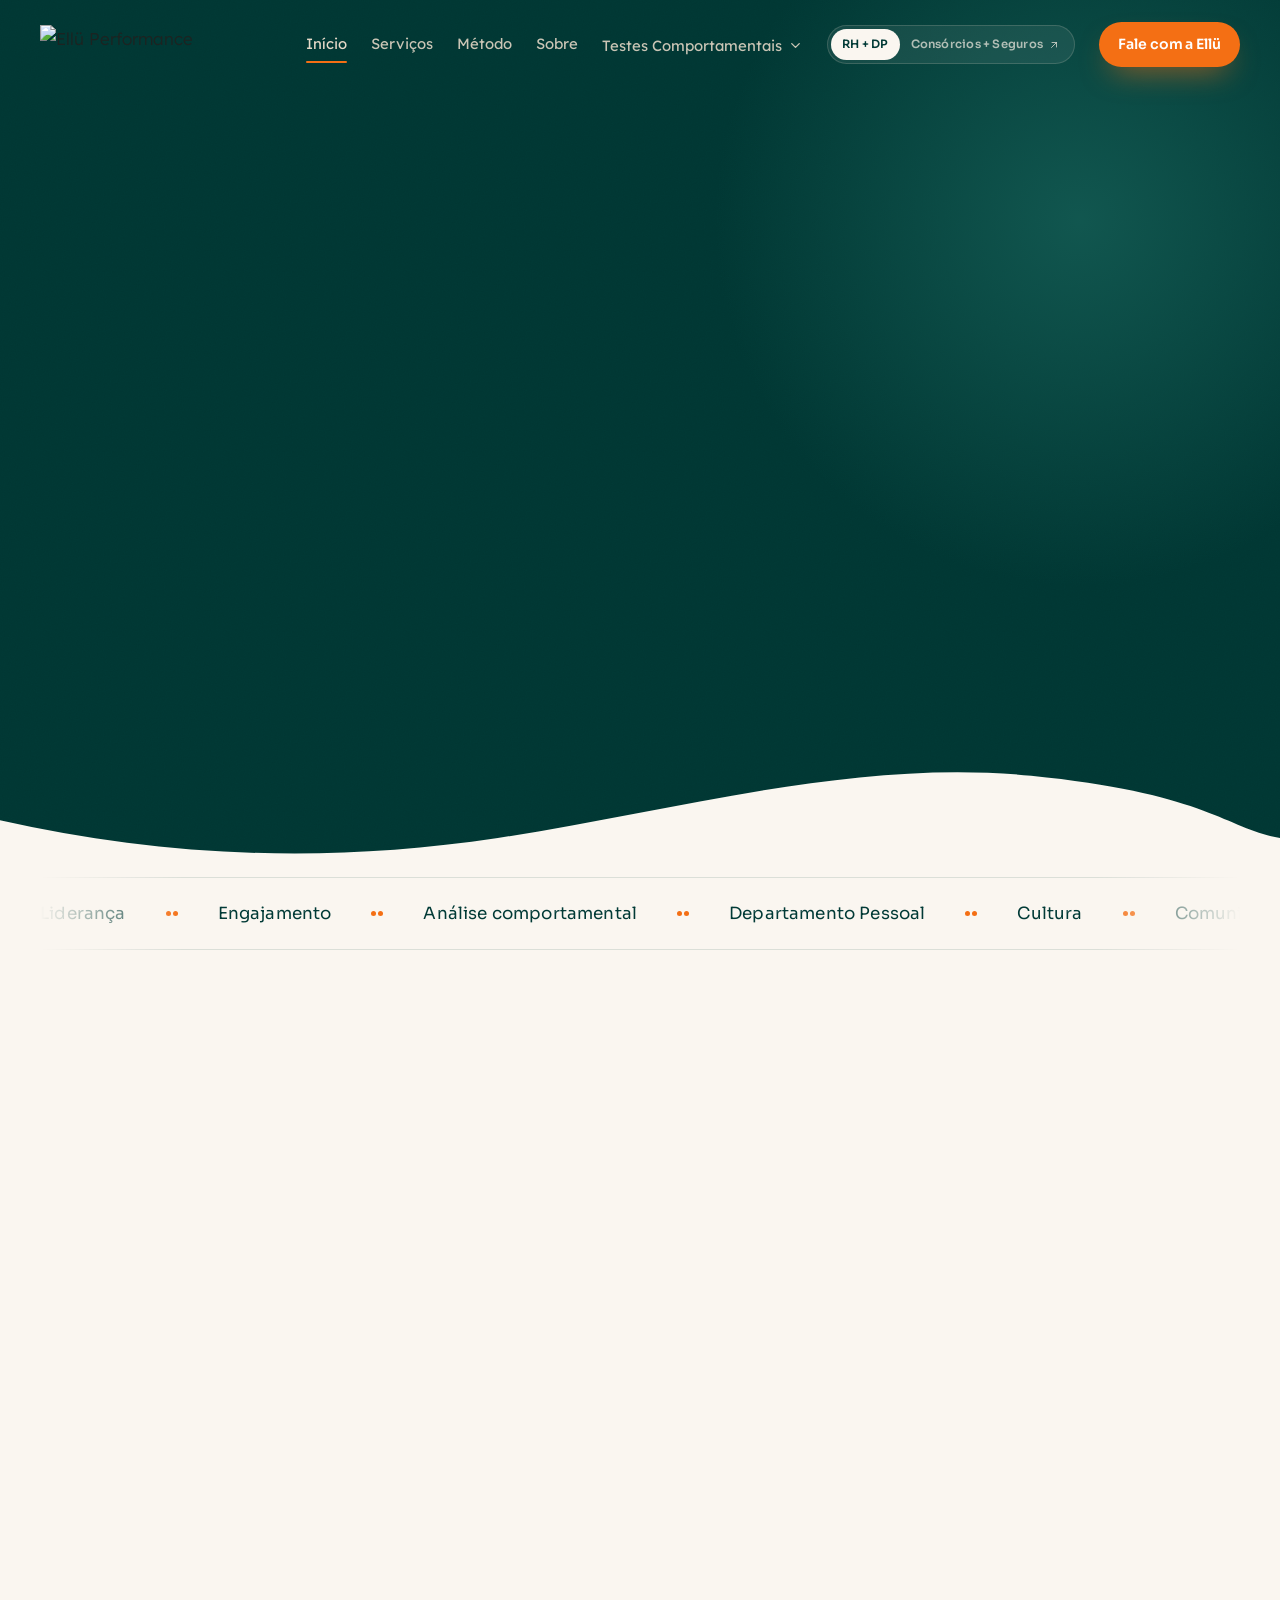
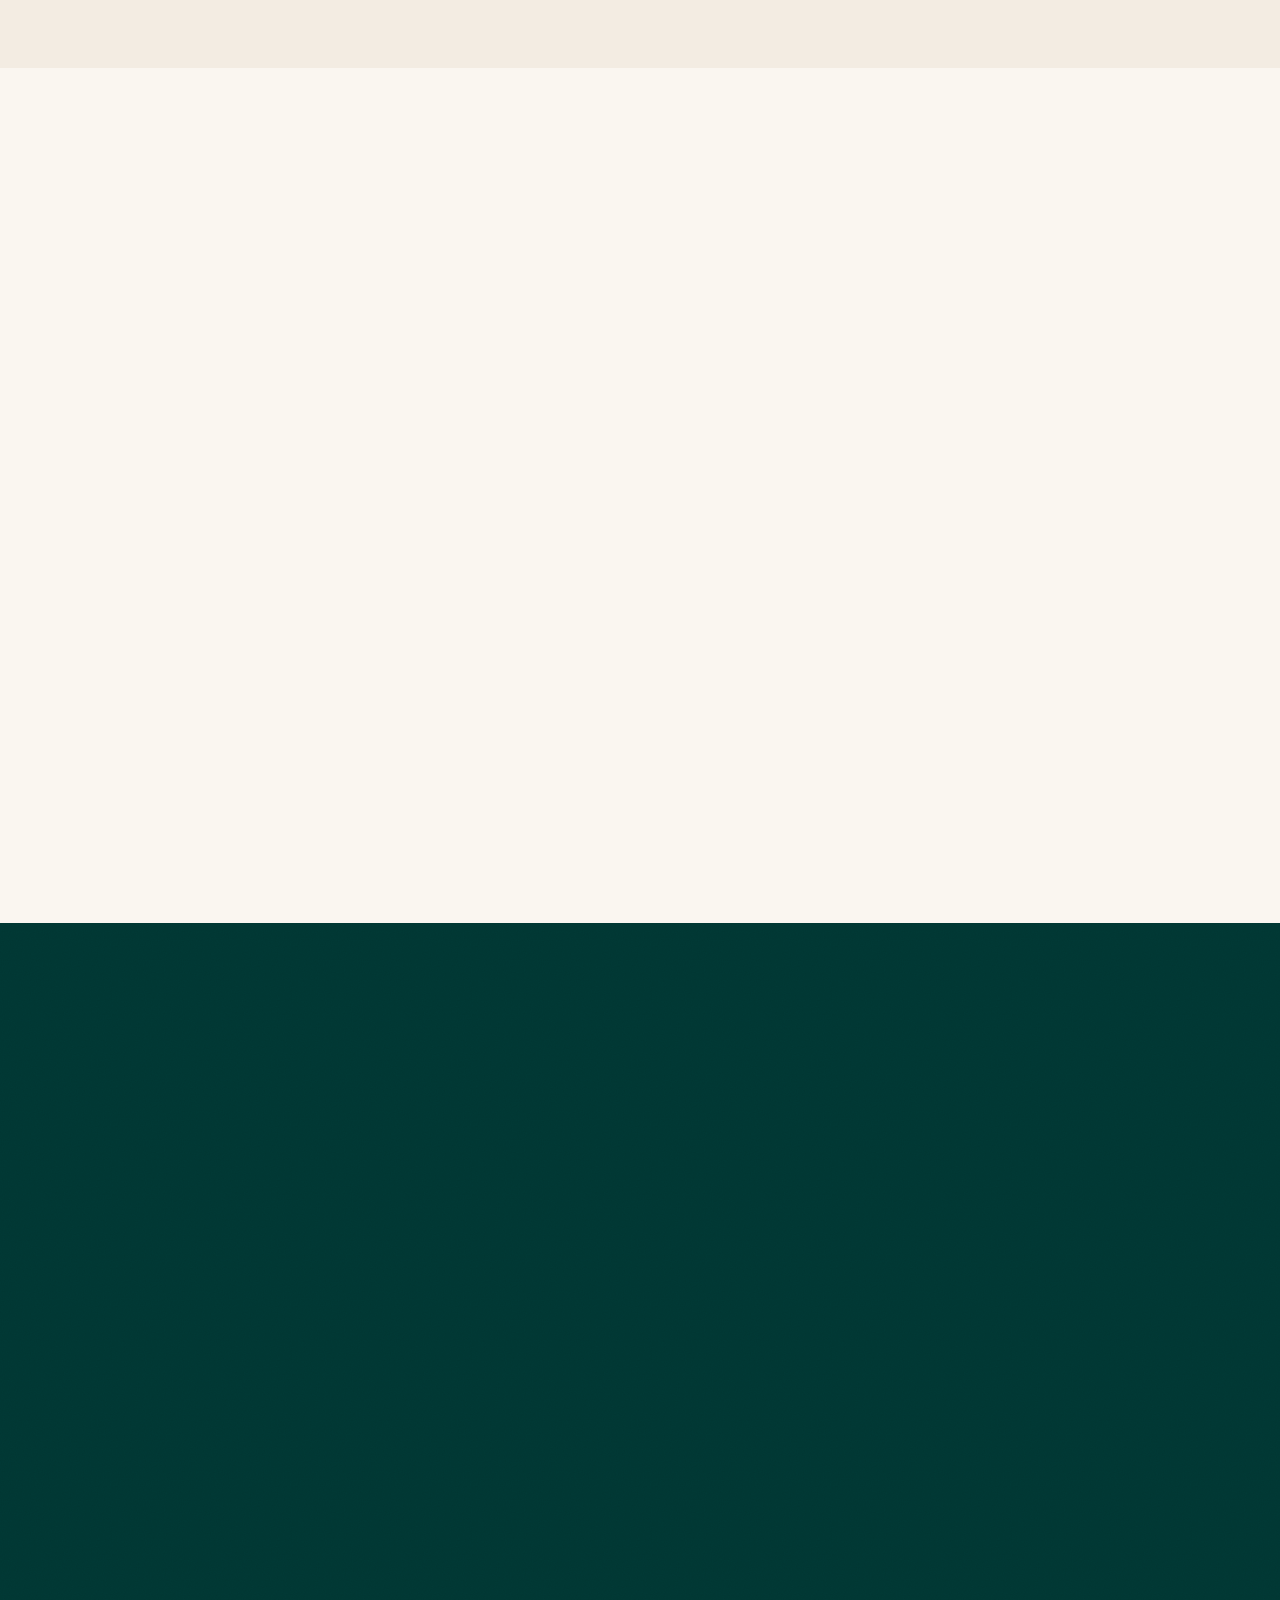
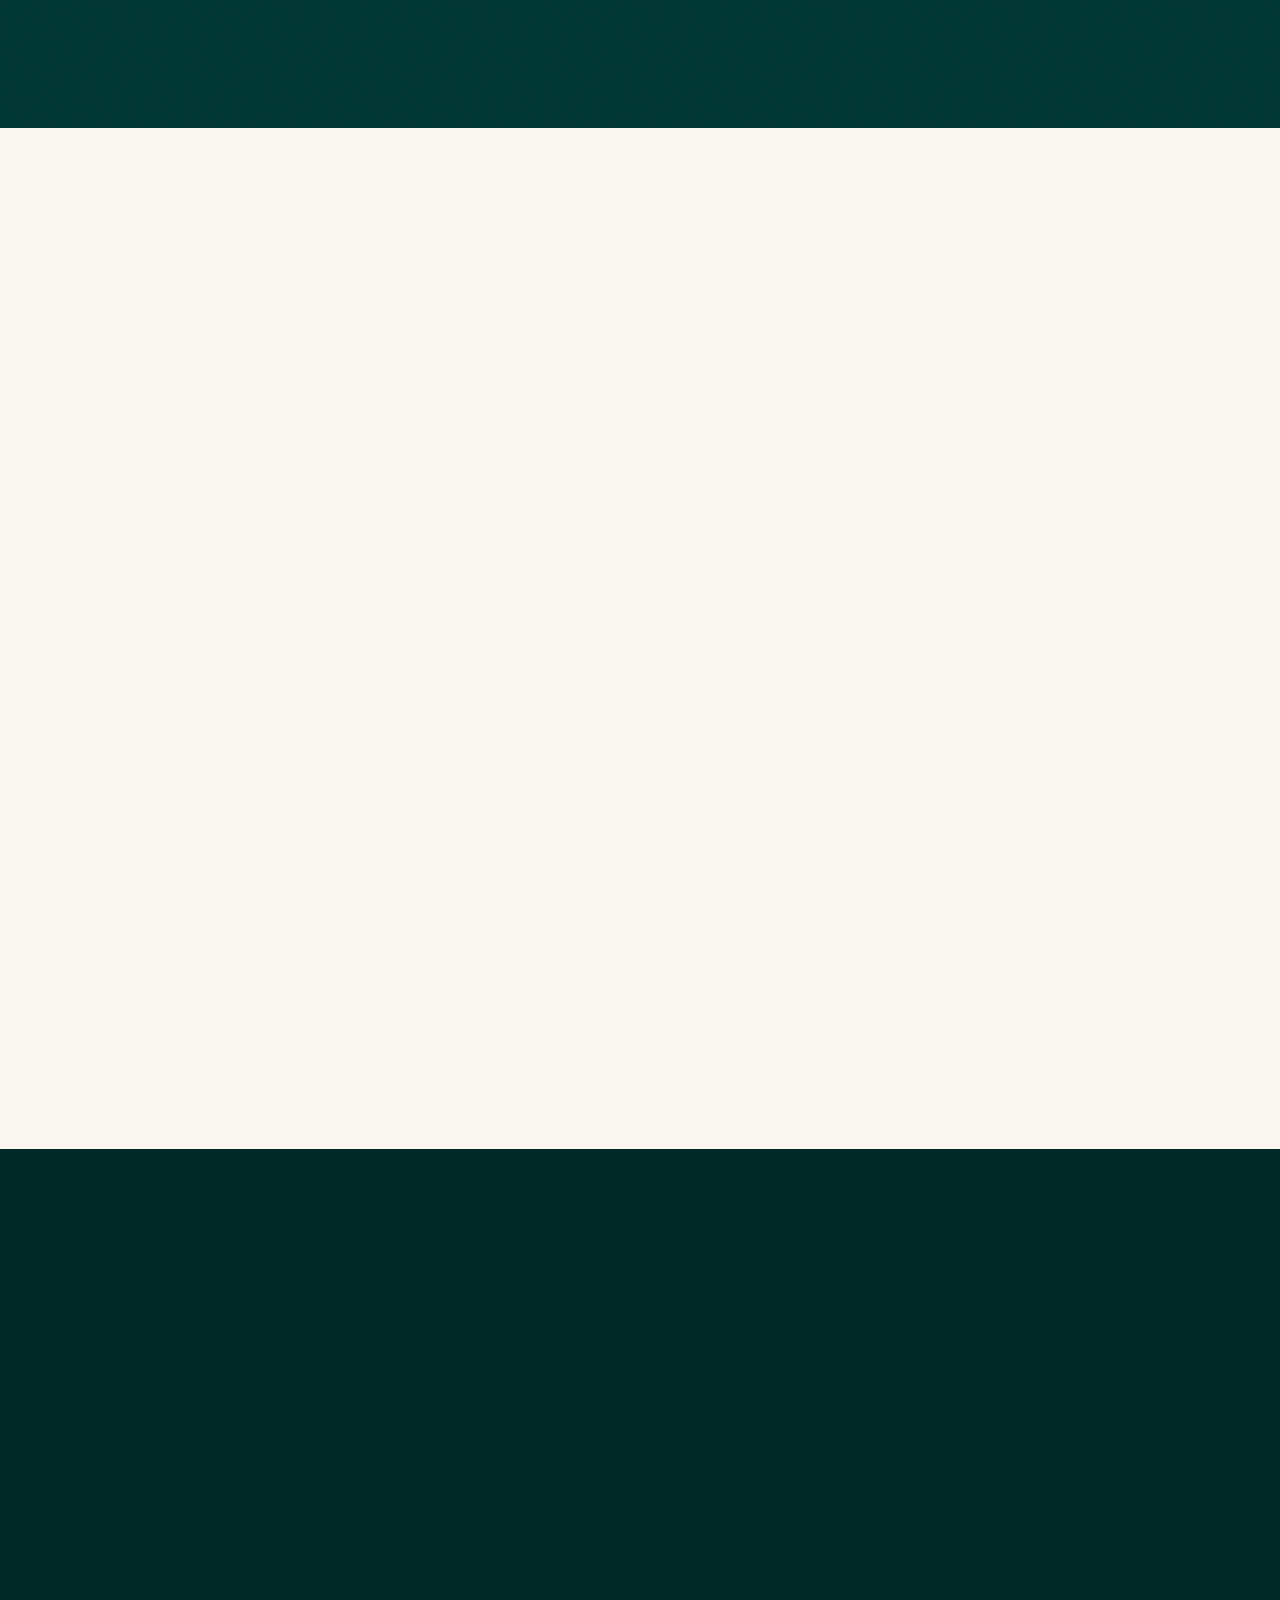
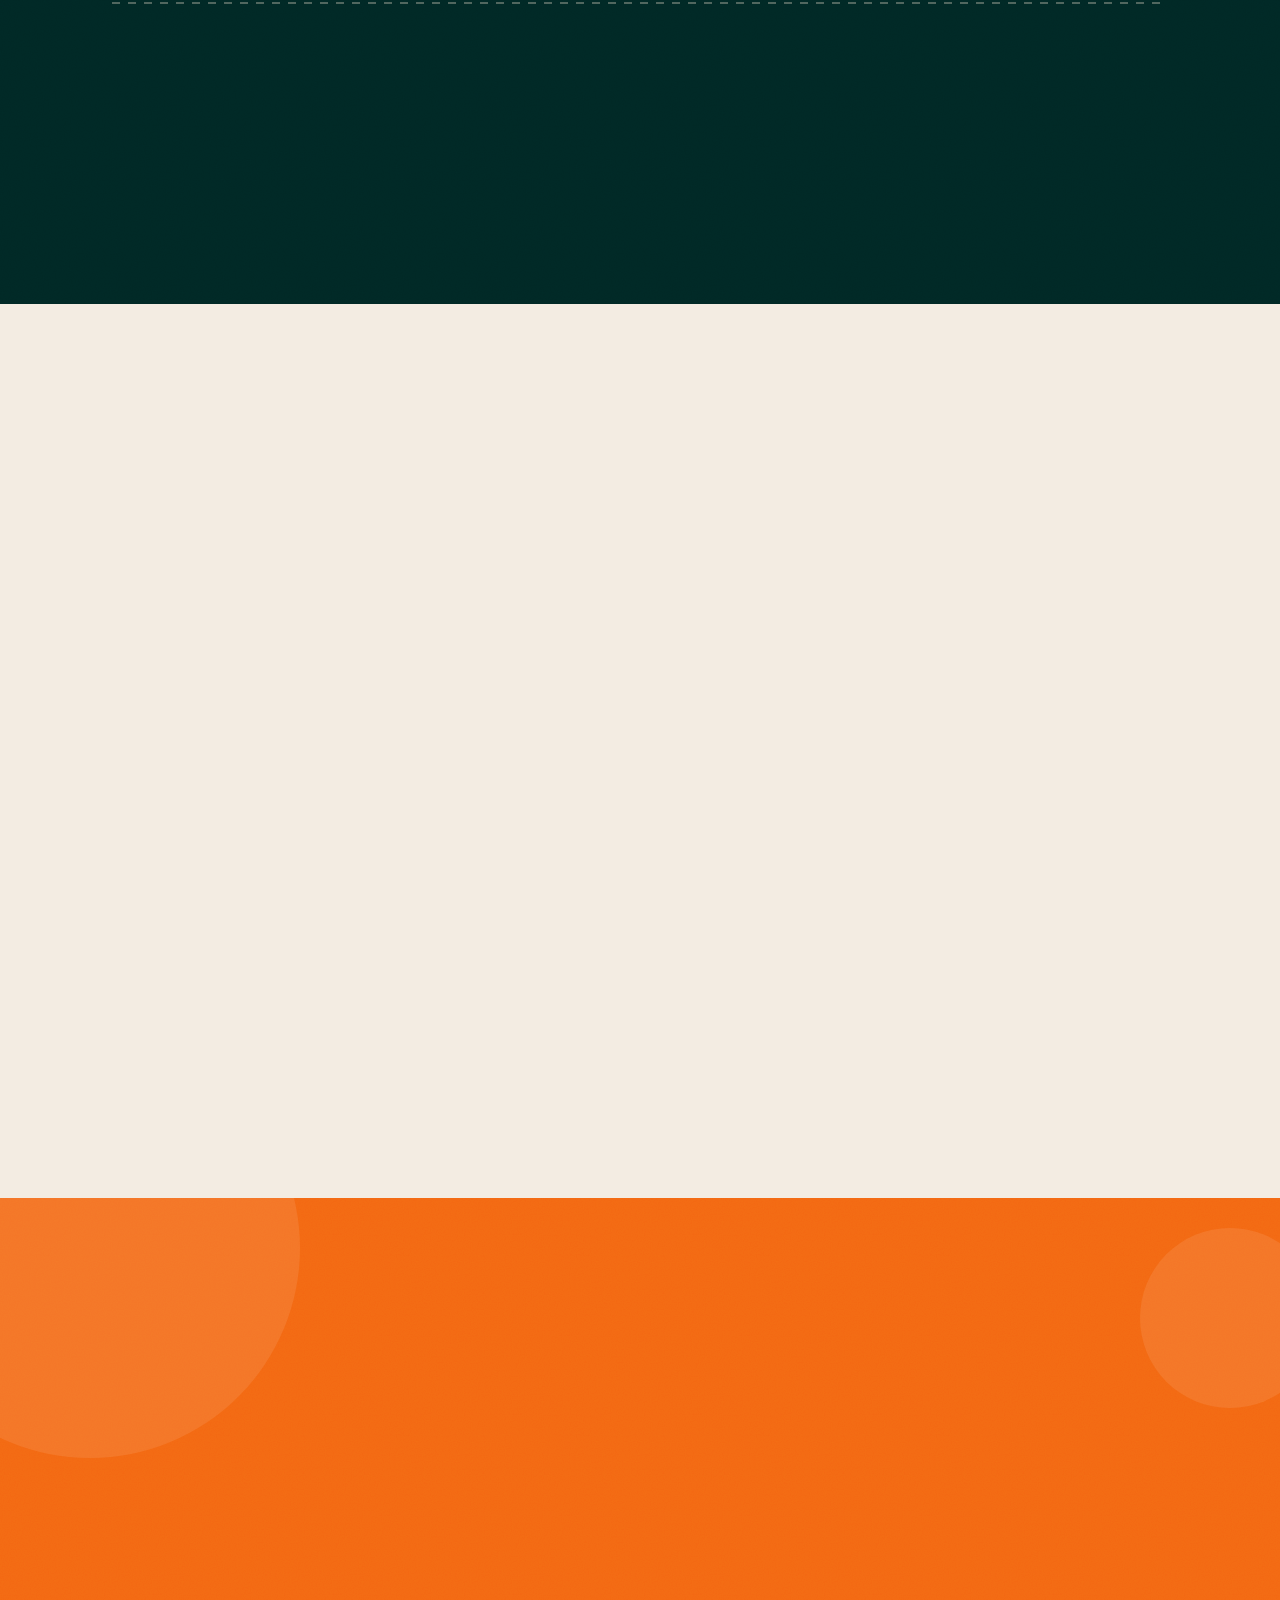
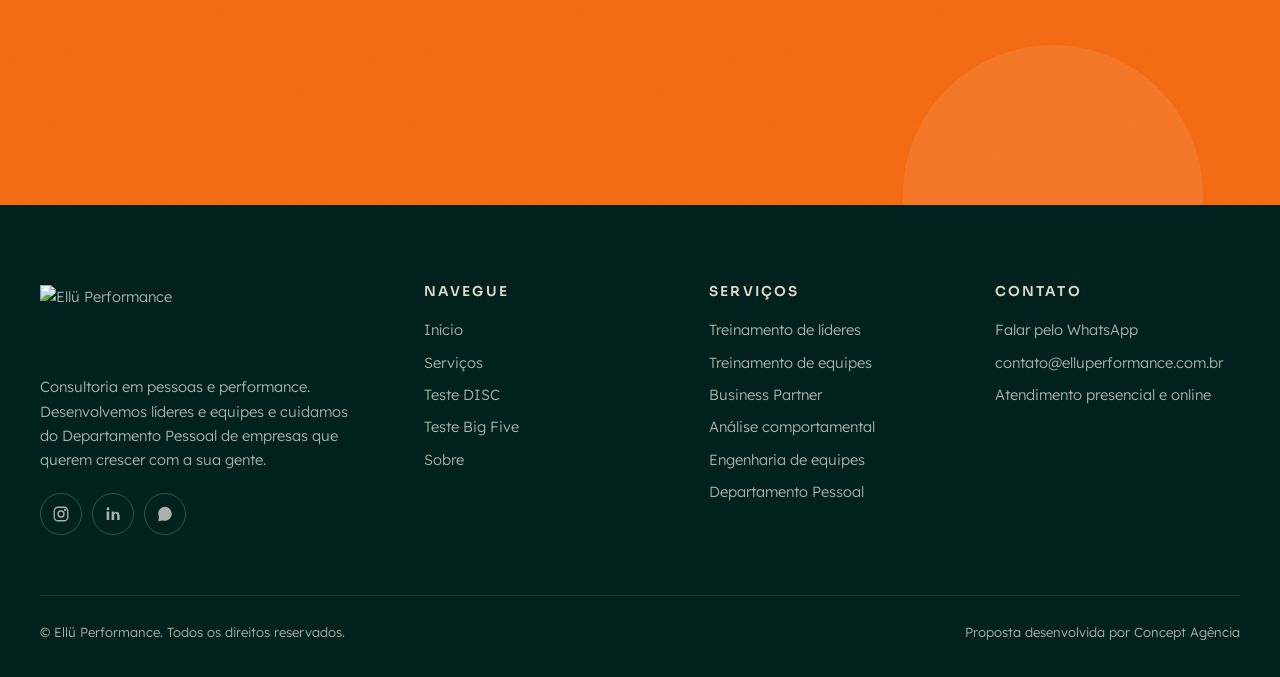
==== index.html @ 02ee3bd9 "Adiciona botao de trocar entre RH + DP e Consorcios + Seguros no menu Site RH + DP passa a viver em " ====
<!DOCTYPE html>
<html lang="pt-BR">
<head>
  <meta charset="UTF-8">
  <meta name="viewport" content="width=device-width, initial-scale=1">
  <title>Ellü Performance — Líderes preparados, equipes que performam</title>
  <meta name="description" content="Consultoria de RH estratégico e Departamento Pessoal: treinamento de líderes e equipes, business partner, análise comportamental DISC, engenharia de equipes, folha de pagamento, admissões e eSocial.">
  <meta name="robots" content="noindex, nofollow">
  <meta name="theme-color" content="#013A36">
  <link rel="icon" href="assets/img/logo-green.png">
  <link rel="preconnect" href="https://fonts.googleapis.com">
  <link rel="preconnect" href="https://fonts.gstatic.com" crossorigin>
  <link href="https://fonts.googleapis.com/css2?family=Lexend:wght@300;400;500&family=Sora:wght@300;400;600;700&display=swap" rel="stylesheet">
  <link rel="stylesheet" href="assets/css/style.css">
</head>
<body>

<header class="site-header">
  <div class="container">
    <a href="index.html" class="brand" aria-label="Ellü Performance — início"><img src="assets/img/logo-cream.png" alt="Ellü Performance"></a>
    <button class="nav-toggle" aria-label="Abrir menu" aria-expanded="false"><span></span><span></span><span></span></button>
    <nav class="nav">
      <a href="index.html" class="is-active">Início</a>
      <a href="servicos.html">Serviços</a>
      <a href="index.html#metodo">Método</a>
      <a href="index.html#sobre">Sobre</a>
      <div class="nav-drop">
        <button type="button" class="nav-drop__btn" aria-expanded="false" aria-controls="menu-testes">Testes Comportamentais <svg viewBox="0 0 24 24" fill="none" stroke="currentColor" stroke-width="2.2" stroke-linecap="round" stroke-linejoin="round" aria-hidden="true"><path d="M6 9l6 6 6-6"/></svg></button>
        <div class="nav-drop__menu" id="menu-testes">
          <a href="disc.html"><b>Teste DISC</b><small>Seu estilo de comportamento em 4 minutos</small></a>
          <a href="bigfive.html"><b>Big Five</b><small>Os 5 grandes traços da sua personalidade</small></a>
        </div>
      </div>
      <span class="front-switch" aria-label="Frentes da Ellü">
        <a href="index.html" class="is-on" aria-current="true">RH + DP</a>
        <a href="https://guleite.github.io/ellu-consorcios-seguros/" title="Ir para Ellü Consórcios + Seguros">Consórcios + Seguros <svg viewBox="0 0 24 24" fill="none" stroke="currentColor" stroke-width="2" stroke-linecap="round" stroke-linejoin="round" aria-hidden="true"><path d="M7 17L17 7M8 7h9v9"/></svg></a>
      </span>
      <a href="#" class="btn btn--orange" data-contact="menu">Fale com a Ellü</a>
    </nav>
  </div>
</header>

<main>
  <!-- HERO -->
  <section class="hero grain on-dark">
    <div class="container">
      <div class="hero-copy">
        <span class="eyebrow reveal"><span class="dots"></span> Consultoria em pessoas &amp; performance</span>
        <h1 class="reveal" data-delay="1"><span class="ln">Líderes preparados.</span> <span class="ln">Equipes engajadas.</span> <span class="ln hl">Empresas que performam.</span></h1>
        <p class="lead reveal" data-delay="2">A Ellü une análise comportamental, treinamentos, RH estratégico e Departamento Pessoal para transformar a forma como a sua empresa lidera, contrata e cresce — com as rotinas em dia.</p>
        <div class="hero-ctas reveal" data-delay="3">
          <a href="#" class="btn btn--orange btn--lg" data-contact="hero">Quero um diagnóstico
            <svg viewBox="0 0 24 24" fill="none" stroke="currentColor" stroke-width="2" stroke-linecap="round" stroke-linejoin="round"><path d="M5 12h14M13 6l6 6-6 6"/></svg></a>
          <a href="disc.html" class="btn btn--ghost btn--lg">Descobrir meu perfil DISC</a>
        </div>
        <div class="hero-proof reveal" data-delay="4">
          <div class="chips"><span style="background:var(--d)">D</span><span style="background:var(--i);color:var(--green-950)">I</span><span style="background:var(--s)">S</span><span style="background:var(--c)">C</span></div>
          <span>Teste comportamental <strong style="color:var(--cream)">gratuito</strong> em 4 minutos</span>
        </div>
      </div>

      <div class="hero-visual reveal" data-delay="2">
        <span class="ring"></span>
        <div class="arch"><img src="assets/img/cintia-hero.jpg" alt="Cíntia Aguiar, fundadora da Ellü Performance"></div>
        <div class="float-card float-card--a">
          <span class="ico"><svg viewBox="0 0 24 24" fill="none" stroke="currentColor" stroke-width="2" stroke-linecap="round"><rect x="9" y="3" width="6" height="11" rx="3"/><path d="M5 11a7 7 0 0 0 14 0M12 18v3"/></svg></span>
          <span><strong>Saiu na mídia</strong>Pequenas Empresas &amp;<br>Grandes Negócios</span>
        </div>
        <div class="float-card float-card--b">
          <span class="ico" style="background:var(--green-800)"><svg viewBox="0 0 24 24" fill="none" stroke="currentColor" stroke-width="1.8" stroke-linejoin="round"><path d="M10 3h4v2.5a1.5 1.5 0 1 0 3 0V3h4v7h-2.5a1.5 1.5 0 1 0 0 3H21v8h-7v-2.5a1.5 1.5 0 1 0-3 0V21H3v-8h2.5a1.5 1.5 0 1 0 0-3H3V3h7z"/></svg></span>
          <span><strong>Engenharia de equipes</strong>a pessoa certa no lugar certo</span>
        </div>
      </div>
    </div>
    <svg class="wave" viewBox="0 0 1440 120" preserveAspectRatio="none" aria-hidden="true"><path fill="#FAF6F0" d="M0 70c180 40 360 50 560 20S960 0 1160 20s220 60 280 70v30H0z"/></svg>
  </section>

  <div class="marquee" aria-hidden="true">
    <div class="marquee__track">
      <span>Liderança</span><span>Engajamento</span><span>Análise comportamental</span><span>Departamento Pessoal</span><span>Cultura</span><span>Comunicação</span><span>Performance</span><span>Engenharia de equipes</span><span>Folha de pagamento</span>
      <span>Liderança</span><span>Engajamento</span><span>Análise comportamental</span><span>Departamento Pessoal</span><span>Cultura</span><span>Comunicação</span><span>Performance</span><span>Engenharia de equipes</span><span>Folha de pagamento</span>
    </div>
  </div>

  <!-- DORES -->
  <section class="sec">
    <div class="container pain-grid">
      <div class="pain-photo reveal">
        <div class="arch"><img src="assets/img/lider.jpg" alt="Líder de braços cruzados" style="object-position:50% 20%"></div>
        <div class="tag"><b>Todo líder deve saber delegar.</b>Mas quem ensinou isso a ele?</div>
      </div>
      <div>
        <span class="eyebrow reveal"><span class="dots"></span> Isso soa familiar?</span>
        <h2 class="reveal" data-delay="1" style="font-size:clamp(2rem,3.8vw,3.2rem)">Sua empresa cresce. <span class="hl-box">Mas as pessoas acompanham?</span></h2>
        <p class="reveal" data-delay="2" style="color:var(--ink-soft);font-size:1.08rem">Quando o time não performa, raramente o problema é técnico. Na maioria das vezes, é sobre <strong>comportamento, comunicação e liderança</strong>.</p>
        <ul class="pain-list">
          <li class="reveal" data-delay="1">Líderes ótimos tecnicamente, mas que não sabem conduzir pessoas</li>
          <li class="reveal" data-delay="2">Equipe desengajada, que faz só o mínimo e não veste a camisa</li>
          <li class="reveal" data-delay="3">Conflitos, ruídos de comunicação e retrabalho constante</li>
          <li class="reveal" data-delay="4">Contratações que parecem certas — e não dão certo</li>
          <li class="reveal" data-delay="4">Folha, férias e eSocial no improviso, com medo de multa e passivo trabalhista</li>
        </ul>
        <a href="#" class="btn btn--green reveal" data-contact="secao dores">Quero resolver isso
          <svg viewBox="0 0 24 24" fill="none" stroke="currentColor" stroke-width="2" stroke-linecap="round" stroke-linejoin="round"><path d="M5 12h14M13 6l6 6-6 6"/></svg></a>
      </div>
    </div>
  </section>

  <!-- SERVIÇOS -->
  <section class="sec sec--cream" id="servicos">
    <div class="container">
      <div class="sec-head">
        <span class="eyebrow reveal"><span class="dots"></span> O que fazemos</span>
        <h2 class="reveal" data-delay="1">Soluções para cada fase da <span class="hl">jornada de pessoas</span> da sua empresa</h2>
        <p class="reveal" data-delay="2">Da admissão ao desenvolvimento contínuo: trabalhamos lado a lado com donos, líderes, RH e DP.</p>
      </div>
      <div class="svc-grid">
        <a href="servicos.html#lideres" class="svc-card reveal">
          <span class="num">01</span>
          <span class="icon"><svg viewBox="0 0 24 24" fill="none" stroke="currentColor" stroke-width="1.8" stroke-linecap="round" stroke-linejoin="round"><path d="M5 21V4"/><path d="M5 4h12l-2.5 4L17 12H5"/></svg></span>
          <h3>Treinamento de Líderes</h3>
          <p>Formamos líderes que delegam, dão feedback, engajam e entregam resultado — sem apagar incêndio o tempo todo.</p>
          <span class="more">Saiba mais <svg viewBox="0 0 24 24" fill="none" stroke="currentColor" stroke-width="2" stroke-linecap="round" stroke-linejoin="round"><path d="M5 12h14M13 6l6 6-6 6"/></svg></span>
        </a>
        <a href="servicos.html#equipes" class="svc-card reveal" data-delay="1">
          <span class="num">02</span>
          <span class="icon"><svg viewBox="0 0 24 24" fill="none" stroke="currentColor" stroke-width="1.8" stroke-linecap="round" stroke-linejoin="round"><circle cx="9" cy="8" r="3.2"/><path d="M3 20c0-3.3 2.7-6 6-6s6 2.7 6 6"/><circle cx="17" cy="9" r="2.5"/><path d="M16 14.2c2.9.3 5 2.7 5 5.8"/></svg></span>
          <h3>Treinamento de Equipes</h3>
          <p>Comunicação, colaboração e entrosamento na prática, com dinâmicas que geram mudança real no dia a dia.</p>
          <span class="more">Saiba mais <svg viewBox="0 0 24 24" fill="none" stroke="currentColor" stroke-width="2" stroke-linecap="round" stroke-linejoin="round"><path d="M5 12h14M13 6l6 6-6 6"/></svg></span>
        </a>
        <a href="servicos.html#business-partner" class="svc-card reveal" data-delay="2">
          <span class="num">03</span>
          <span class="icon"><svg viewBox="0 0 24 24" fill="none" stroke="currentColor" stroke-width="1.8" stroke-linecap="round" stroke-linejoin="round"><rect x="3" y="7" width="18" height="13" rx="3"/><path d="M9 7V5.5A1.5 1.5 0 0 1 10.5 4h3A1.5 1.5 0 0 1 15 5.5V7M3 13h18"/></svg></span>
          <h3>Business Partner</h3>
          <p>Um RH estratégico ao lado do dono e da liderança, conectando decisões de pessoas aos objetivos do negócio.</p>
          <span class="more">Saiba mais <svg viewBox="0 0 24 24" fill="none" stroke="currentColor" stroke-width="2" stroke-linecap="round" stroke-linejoin="round"><path d="M5 12h14M13 6l6 6-6 6"/></svg></span>
        </a>
        <a href="servicos.html#analise" class="svc-card reveal">
          <span class="num">04</span>
          <span class="icon"><svg viewBox="0 0 24 24" fill="none" stroke="currentColor" stroke-width="1.8" stroke-linecap="round" stroke-linejoin="round"><circle cx="12" cy="12" r="9"/><path d="M12 3v9h9M12 12l-6.4 6.4"/></svg></span>
          <h3>Análise Comportamental</h3>
          <p>Mapeamento DISC de pessoas e times para contratar melhor, posicionar talentos e reduzir conflitos.</p>
          <span class="more">Saiba mais <svg viewBox="0 0 24 24" fill="none" stroke="currentColor" stroke-width="2" stroke-linecap="round" stroke-linejoin="round"><path d="M5 12h14M13 6l6 6-6 6"/></svg></span>
        </a>
        <a href="servicos.html#engenharia" class="svc-card reveal" data-delay="1">
          <span class="num">05</span>
          <span class="icon"><svg viewBox="0 0 24 24" fill="none" stroke="currentColor" stroke-width="1.8" stroke-linejoin="round"><path d="M10 3h4v2.5a1.5 1.5 0 1 0 3 0V3h4v7h-2.5a1.5 1.5 0 1 0 0 3H21v8h-7v-2.5a1.5 1.5 0 1 0-3 0V21H3v-8h2.5a1.5 1.5 0 1 0 0-3H3V3h7z"/></svg></span>
          <h3>Engenharia de Equipes</h3>
          <p>Desenhamos times com a combinação certa de perfis, papéis e rituais — para cada pessoa render o seu melhor.</p>
          <span class="more">Saiba mais <svg viewBox="0 0 24 24" fill="none" stroke="currentColor" stroke-width="2" stroke-linecap="round" stroke-linejoin="round"><path d="M5 12h14M13 6l6 6-6 6"/></svg></span>
        </a>
        <a href="servicos.html#dp" class="svc-card reveal" data-delay="2">
          <span class="num">06</span>
          <span class="icon"><svg viewBox="0 0 24 24" fill="none" stroke="currentColor" stroke-width="1.8" stroke-linecap="round" stroke-linejoin="round"><rect x="5" y="4" width="14" height="17" rx="2.5"/><path d="M9 4V3h6v1M8.5 10l1.5 1.5L13 8.5M8.5 16l1.5 1.5 3-3M15.5 10.5h.01M15.5 16.5h.01"/></svg></span>
          <h3>Departamento Pessoal</h3>
          <p>Admissões, folha, férias, rescisões e eSocial em dia — com processo, prazo e segurança jurídica.</p>
          <span class="more">Saiba mais <svg viewBox="0 0 24 24" fill="none" stroke="currentColor" stroke-width="2" stroke-linecap="round" stroke-linejoin="round"><path d="M5 12h14M13 6l6 6-6 6"/></svg></span>
        </a>
      </div>
    </div>
  </section>

  <!-- DEPARTAMENTO PESSOAL -->
  <section class="sec" id="dp">
    <div class="container dp">
      <div>
        <span class="eyebrow reveal"><span class="dots"></span> Departamento Pessoal</span>
        <h2 class="reveal" data-delay="1">Pessoas se desenvolvem melhor quando <span class="hl-box">a rotina está em dia.</span></h2>
        <p class="reveal" data-delay="2" style="color:var(--ink-soft);font-size:1.08rem">Não adianta investir em liderança e engajamento se o salário atrasa, as férias se perdem no calendário ou um erro no eSocial vira multa. Por isso a Ellü cuida também do <strong>Departamento Pessoal</strong>: a base que dá segurança para a empresa e tranquilidade para quem trabalha nela.</p>
        <div class="dp-pillars reveal" data-delay="3">
          <div><b>RH estratégico</b><span>desenvolve líderes, equipes e cultura</span></div>
          <span class="plus" aria-hidden="true">+</span>
          <div><b>Departamento Pessoal</b><span>garante as rotinas, os prazos e a lei</span></div>
        </div>
        <div class="hero-ctas reveal" data-delay="4">
          <a href="#" class="btn btn--orange" data-contact="secao dp">Organizar meu DP
            <svg viewBox="0 0 24 24" fill="none" stroke="currentColor" stroke-width="2" stroke-linecap="round" stroke-linejoin="round"><path d="M5 12h14M13 6l6 6-6 6"/></svg></a>
          <a href="servicos.html#dp" class="btn btn--ghost" style="color:var(--green-800)">Ver o que está incluso</a>
        </div>
      </div>
      <div class="dp-grid">
        <div class="dp-item reveal" data-fx="join" tabindex="0">
          <span class="dp-chip" aria-hidden="true">👋 Bem-vindo(a)!</span>
          <span class="ico"><svg viewBox="0 0 24 24" fill="none" stroke="currentColor" stroke-width="1.8" stroke-linecap="round" stroke-linejoin="round"><g class="fx-person"><circle cx="10" cy="8" r="3.5"/><path d="M3.5 20c0-3.6 2.9-6.5 6.5-6.5 1.6 0 3 .6 4.2 1.5"/></g><path class="fx-plus" d="M18 14v6M15 17h6"/></svg></span>
          <h3>Admissões e desligamentos</h3>
          <p>Documentação, contratos, exames, rescisões e homologações sem pendências.</p>
        </div>
        <div class="dp-item reveal" data-delay="1" data-fx="pay" tabindex="0">
          <span class="dp-chip" aria-hidden="true">💸 Pago no dia certo</span>
          <span class="ico"><svg viewBox="0 0 24 24" fill="none" stroke="currentColor" stroke-width="1.8" stroke-linecap="round" stroke-linejoin="round"><g class="fx-bill"><rect x="3" y="6" width="18" height="13" rx="2.5"/><path d="M6.5 9.5h.01M17.5 15.5h.01"/></g><circle class="fx-coin" cx="12" cy="12.5" r="2.5"/></svg></span>
          <h3>Folha de pagamento</h3>
          <p>Cálculo de salários, horas extras, encargos e benefícios, conferido e no prazo.</p>
        </div>
        <div class="dp-item reveal" data-delay="2" data-fx="cal" tabindex="0">
          <span class="dp-chip" aria-hidden="true">🏖️ Férias planejadas</span>
          <span class="ico"><svg viewBox="0 0 24 24" fill="none" stroke="currentColor" stroke-width="1.8" stroke-linecap="round" stroke-linejoin="round"><rect x="3.5" y="5" width="17" height="15" rx="2.5"/><path d="M3.5 10h17"/><path class="fx-rings" d="M8 3v4M16 3v4"/><path class="fx-mark" d="M8.5 14.5h3"/></svg></span>
          <h3>Férias, 13º e afastamentos</h3>
          <p>Controle de períodos, programação de férias e gestão de licenças e atestados.</p>
        </div>
        <div class="dp-item reveal" data-delay="3" data-fx="shield" tabindex="0">
          <span class="dp-chip" aria-hidden="true">🛡️ Zero multa</span>
          <span class="ico"><svg viewBox="0 0 24 24" fill="none" stroke="currentColor" stroke-width="1.8" stroke-linecap="round" stroke-linejoin="round"><path class="fx-shield" d="M12 3l7.5 3v5.5c0 4.6-3.2 8.3-7.5 9.5-4.3-1.2-7.5-4.9-7.5-9.5V6L12 3z"/><path class="fx-check" d="M8.8 12l2.2 2.2 4.2-4.4"/></svg></span>
          <h3>eSocial e conformidade</h3>
          <p>Obrigações enviadas corretamente e rotinas que previnem multas e passivo trabalhista.</p>
        </div>
      </div>
    </div>
  </section>

  <!-- DISC TEASER -->
  <section class="sec sec--green grain on-dark">
    <div class="container disc-teaser">
      <div>
        <span class="eyebrow reveal"><span class="dots"></span> Teste gratuito</span>
        <h2 class="reveal" data-delay="1" style="font-size:clamp(2rem,3.8vw,3.2rem)">Você sabe qual é o seu <span class="hl">perfil comportamental?</span></h2>
        <p class="reveal" data-delay="2" style="color:rgba(243,236,226,.78);font-size:1.08rem">O método DISC revela como você decide, se comunica, reage à pressão e trabalha em equipe. Descubra o seu em poucos minutos.</p>
        <ul class="check-list reveal" data-delay="3">
          <li>16 perguntas rápidas sobre situações do dia a dia</li>
          <li>Resultado na hora, com seus pontos fortes e de atenção</li>
          <li>Dicas de como você se comunica e lidera melhor</li>
        </ul>
        <div class="hero-ctas reveal" data-delay="4">
          <a href="disc.html" class="btn btn--orange btn--lg">Fazer o teste DISC
            <svg viewBox="0 0 24 24" fill="none" stroke="currentColor" stroke-width="2" stroke-linecap="round" stroke-linejoin="round"><path d="M5 12h14M13 6l6 6-6 6"/></svg></a>
          <a href="bigfive.html" class="btn btn--ghost btn--lg">Análise Big Five</a>
        </div>
      </div>
      <div class="disc-quad reveal" data-delay="2">
        <a href="disc.html" class="q"><b>D</b><span>Dominância</span></a>
        <a href="disc.html" class="q"><b>I</b><span>Influência</span></a>
        <a href="disc.html" class="q"><span>Conformidade</span><b>C</b></a>
        <a href="disc.html" class="q"><span>Estabilidade</span><b>S</b></a>
        <span class="center">Qual é<br>o seu?</span>
      </div>
    </div>
  </section>

  <!-- SOBRE -->
  <section class="sec" id="sobre">
    <div class="container about">
      <div class="about-photo reveal">
        <div class="arch"><img src="assets/img/cintia-2.jpg" alt="Cíntia Aguiar sorrindo"></div>
        <div class="badge"><div><img src="assets/img/logo-cream.png" alt="">Fundadora</div></div>
      </div>
      <div>
        <span class="eyebrow reveal"><span class="dots"></span> Quem está por trás</span>
        <h2 class="reveal" data-delay="1">Cíntia Aguiar</h2>
        <p class="reveal" data-delay="2" style="font-size:1.1rem;color:var(--ink-soft)">Fundadora da Ellü Performance, Cíntia acredita que <strong style="color:var(--green-800)">a empresa só performa quando as pessoas performam</strong> — e que isso começa por uma liderança consciente, próxima e preparada.</p>
        <p class="reveal" data-delay="2" style="color:var(--ink-soft)">À frente da Ellü, ela conduz diagnósticos, treinamentos e projetos de desenvolvimento humano com empresas que querem crescer sem perder aquilo que as torna únicas: sua gente.</p>
        <div class="reveal" data-delay="3">
          <span class="media-pill"><svg viewBox="0 0 24 24" fill="none" stroke="currentColor" stroke-width="2" stroke-linecap="round"><rect x="9" y="3" width="6" height="11" rx="3"/><path d="M5 11a7 7 0 0 0 14 0M12 18v3"/></svg> Saiu na mídia!</span>
          <blockquote class="quote" style="margin-top:0">
            “Os colaboradores possuem desejos e necessidades de crescimento na carreira tanto quanto o dono.”
            <cite>Cíntia Aguiar em <b>Pequenas Empresas &amp; Grandes Negócios</b> — sobre saúde mental para empreendedores</cite>
          </blockquote>
        </div>
        <a href="#" class="btn btn--orange reveal" data-delay="4" data-contact="secao sobre">Conversar com a Cíntia
          <svg viewBox="0 0 24 24" fill="none" stroke="currentColor" stroke-width="2" stroke-linecap="round" stroke-linejoin="round"><path d="M5 12h14M13 6l6 6-6 6"/></svg></a>
      </div>
    </div>
  </section>

  <!-- MÉTODO -->
  <section class="sec sec--deep grain on-dark" id="metodo">
    <div class="container">
      <div class="sec-head center">
        <span class="eyebrow reveal"><span class="dots"></span> Método Ellü</span>
        <h2 class="reveal" data-delay="1">Do diagnóstico ao resultado, <span class="hl">sem fórmulas prontas</span></h2>
        <p class="reveal" data-delay="2">Cada empresa tem uma cultura, um momento e pessoas diferentes. Nosso trabalho começa entendendo isso.</p>
      </div>
      <div class="steps">
        <div class="step reveal"><span class="n">01</span><h3>Diagnóstico</h3><p>Escutamos donos, líderes e equipes para encontrar a raiz do problema — não só os sintomas.</p></div>
        <div class="step reveal" data-delay="1"><span class="n">02</span><h3>Mapeamento</h3><p>Análise comportamental DISC de pessoas e times para entender como cada um funciona.</p></div>
        <div class="step reveal" data-delay="2"><span class="n">03</span><h3>Desenvolvimento</h3><p>Treinamentos, mentorias e rituais de gestão sob medida para a realidade da sua empresa.</p></div>
        <div class="step reveal" data-delay="3"><span class="n">04</span><h3>Acompanhamento</h3><p>Indicadores, ajustes e presença próxima até a mudança virar rotina — e resultado.</p></div>
      </div>
    </div>
  </section>

  <!-- INSTAGRAM -->
  <section class="sec sec--cream">
    <div class="container">
      <div class="sec-head" style="display:flex;justify-content:space-between;align-items:end;gap:30px;max-width:none;flex-wrap:wrap">
        <div style="max-width:620px">
          <span class="eyebrow reveal"><span class="dots"></span> Conteúdo que transforma</span>
          <h2 class="reveal" data-delay="1">Liderança na prática, toda semana no Instagram</h2>
        </div>
        <a href="#" class="btn btn--green reveal" data-delay="2" target="_blank" rel="noopener">Seguir a Ellü</a>
      </div>
      <div class="insta-grid">
        <a href="#" class="reveal"><img src="assets/img/post-3.jpg" alt="Post: Engaje sua equipe na volta das férias"></a>
        <a href="#" class="reveal" data-delay="1"><img src="assets/img/post-4.jpg" alt="Post: Colaboração entre equipes"></a>
        <a href="#" class="reveal" data-delay="2"><img src="assets/img/post-5.jpg" alt="Post: Todo líder deve saber delegar tarefas"></a>
        <a href="#" class="reveal" data-delay="3"><img src="assets/img/post-2.jpg" alt="Post: Saiu na mídia — Pequenas Empresas, Grandes Negócios"></a>
      </div>
    </div>
  </section>

  <!-- CTA -->
  <section class="sec sec--orange grain cta-band">
    <div class="bubbles" aria-hidden="true">
      <span style="width:420px;height:420px;left:-120px;top:-160px"></span>
      <span style="width:300px;height:300px;right:6%;bottom:-140px"></span>
      <span style="width:180px;height:180px;right:-40px;top:30px"></span>
    </div>
    <div class="container" style="position:relative">
      <span class="eyebrow reveal" style="color:var(--green-900)"><span class="dots" style="--x:1"></span> Próximo passo</span>
      <h2 class="reveal" data-delay="1">Pronto para destravar a performance do seu time?</h2>
      <p class="reveal" data-delay="2">Responda a um diagnóstico rápido e receba o retorno da Cíntia e do time Ellü sobre o melhor caminho para a sua empresa.</p>
      <div class="hero-ctas reveal" data-delay="3">
        <a href="#" class="btn btn--green btn--lg" data-contact="cta final">Fazer meu diagnóstico
          <svg viewBox="0 0 24 24" fill="none" stroke="currentColor" stroke-width="2" stroke-linecap="round" stroke-linejoin="round"><path d="M5 12h14M13 6l6 6-6 6"/></svg></a>
        <a href="disc.html" class="btn btn--cream btn--lg">Fazer o teste DISC</a>
      </div>
    </div>
  </section>
</main>

<footer class="site-footer">
  <div class="container">
    <div class="footer-grid">
      <div>
        <img class="logo" src="assets/img/logo-cream-full.png" alt="Ellü Performance">
        <p style="max-width:22em">Consultoria em pessoas e performance. Desenvolvemos líderes e equipes e cuidamos do Departamento Pessoal de empresas que querem crescer com a sua gente.</p>
        <div class="socials">
          <a href="#" aria-label="Instagram"><svg viewBox="0 0 24 24" fill="none" stroke="currentColor" stroke-width="1.8"><rect x="3" y="3" width="18" height="18" rx="5"/><circle cx="12" cy="12" r="4"/><circle cx="17.5" cy="6.5" r=".6" fill="currentColor"/></svg></a>
          <a href="#" aria-label="LinkedIn"><svg viewBox="0 0 24 24" fill="currentColor"><path d="M6.94 8.5H3.56V20h3.38V8.5ZM5.25 3A1.97 1.97 0 1 0 5.3 7a1.97 1.97 0 0 0-.05-4ZM20.44 13.4c0-3.1-1.65-4.55-3.86-4.55-1.78 0-2.58.98-3.03 1.67V8.5h-3.38c.05.95 0 11.5 0 11.5h3.38v-6.42c0-.34.02-.69.13-.93.27-.69.9-1.4 1.95-1.4 1.38 0 1.93 1.05 1.93 2.6V20h3.38v-6.6Z"/></svg></a>
          <a href="#" aria-label="WhatsApp" data-contact="rodape"><svg viewBox="0 0 32 32" fill="currentColor"><path d="M16.04 3C9.4 3 4 8.4 4 15.04c0 2.12.55 4.19 1.6 6.02L4 29l8.13-1.56a12 12 0 0 0 3.9.65C22.67 28.09 28 22.7 28 16.06 28 9.4 22.68 3 16.04 3Zm5.45 15.47c-.3-.15-1.77-.87-2.04-.97-.28-.1-.48-.15-.68.15-.2.3-.78.97-.95 1.17-.18.2-.35.22-.65.07-.3-.15-1.26-.46-2.4-1.48a9 9 0 0 1-1.66-2.06c-.17-.3-.02-.46.13-.61.14-.13.3-.35.45-.52.15-.18.2-.3.3-.5.1-.2.05-.38-.02-.53-.08-.15-.68-1.63-.93-2.24-.24-.58-.49-.5-.68-.51h-.58c-.2 0-.52.07-.8.37-.27.3-1.04 1.02-1.04 2.49 0 1.47 1.07 2.89 1.22 3.09.15.2 2.1 3.2 5.08 4.49 1.9.82 2.63.89 3.57.75.57-.09 1.77-.72 2.02-1.42.25-.7.25-1.3.17-1.42-.07-.13-.27-.2-.57-.35Z"/></svg></a>
        </div>
      </div>
      <div>
        <h4>Navegue</h4>
        <ul><li><a href="index.html">Início</a></li><li><a href="servicos.html">Serviços</a></li><li><a href="disc.html">Teste DISC</a></li><li><a href="bigfive.html">Teste Big Five</a></li><li><a href="index.html#sobre">Sobre</a></li></ul>
      </div>
      <div>
        <h4>Serviços</h4>
        <ul><li><a href="servicos.html#lideres">Treinamento de líderes</a></li><li><a href="servicos.html#equipes">Treinamento de equipes</a></li><li><a href="servicos.html#business-partner">Business Partner</a></li><li><a href="servicos.html#analise">Análise comportamental</a></li><li><a href="servicos.html#engenharia">Engenharia de equipes</a></li><li><a href="servicos.html#dp">Departamento Pessoal</a></li></ul>
      </div>
      <div>
        <h4>Contato</h4>
        <ul><li><a href="#" data-contact="rodape">Falar pelo WhatsApp</a></li><li>contato@elluperformance.com.br</li><li>Atendimento presencial e online</li></ul>
      </div>
    </div>
    <div class="footer-bottom"><span>© <span id="year"></span> Ellü Performance. Todos os direitos reservados.</span><span>Proposta desenvolvida por Concept Agência</span></div>
  </div>
</footer>

<script src="assets/js/main.js"></script>
</body>
</html>
---- assets/css/style.css ----
/* =========================================================
   ELLÜ PERFORMANCE — Proposta de site (Concept Agência)
   Paleta e linguagem extraídas do logotipo e dos posts:
   verde-petróleo profundo, laranja vibrante, creme quente,
   formas em arco, círculos suaves e textura granulada.
   ========================================================= */

:root {
  --green-950: #00221F;
  --green-900: #012B28;
  --green-800: #013A36;
  --green-700: #0A4A44;
  --green-600: #145C54;
  --orange: #F46F14;
  --orange-600: #DE5E07;
  --orange-300: #FF9A4D;
  --cream: #E6D9C8;
  --cream-100: #F3ECE2;
  --cream-50: #FAF6F0;
  --ink: #1D2321;
  --ink-soft: #4A5452;
  --line: rgba(1, 58, 54, .12);

  --d: #F46F14;
  --i: #F2A93B;
  --s: #1E8A6B;
  --c: #2C6C8C;

  --font-display: "Sora", system-ui, sans-serif;
  --font-body: "Lexend", system-ui, sans-serif;

  --radius: 22px;
  --radius-lg: 36px;
  --shadow: 0 24px 60px -24px rgba(1, 43, 40, .35);
  --shadow-soft: 0 10px 30px -12px rgba(1, 43, 40, .18);
  --ease: cubic-bezier(.22, 1, .36, 1);
  --container: 1200px;
  --grain: url("data:image/svg+xml;utf8,<svg xmlns='http://www.w3.org/2000/svg' width='180' height='180'><filter id='n'><feTurbulence type='fractalNoise' baseFrequency='.85' numOctaves='3' stitchTiles='stitch'/><feColorMatrix values='0 0 0 0 0  0 0 0 0 0  0 0 0 0 0  0 0 0 .55 0'/></filter><rect width='100%' height='100%' filter='url(%23n)'/></svg>");
}

*, *::before, *::after { box-sizing: border-box; }
html { scroll-behavior: smooth; -webkit-text-size-adjust: 100%; }
body {
  margin: 0;
  font-family: var(--font-body);
  font-weight: 300;
  font-size: 17px;
  line-height: 1.65;
  color: var(--ink);
  background: var(--cream-50);
  -webkit-font-smoothing: antialiased;
  overflow-x: hidden;
}
main { overflow-x: clip; }
img { max-width: 100%; display: block; }
a { color: inherit; text-decoration: none; }
button { font: inherit; cursor: pointer; }
h1, h2, h3, h4 { font-family: var(--font-display); font-weight: 600; line-height: 1.1; margin: 0 0 .5em; letter-spacing: -.02em; }
p { margin: 0 0 1em; }
strong { font-weight: 600; }

.container { width: min(var(--container), 100% - 40px); margin-inline: auto; }
.sr-only { position: absolute; width: 1px; height: 1px; overflow: hidden; clip: rect(0 0 0 0); }

/* grain texture like the posts */
.grain { position: relative; isolation: isolate; }
.grain::after {
  content: ""; position: absolute; inset: 0; z-index: -1; pointer-events: none;
  background-image: var(--grain); opacity: .13; mix-blend-mode: overlay;
}

/* ---------- Brand motif: the two orange dots of the "ü" ---------- */
.dots { display: inline-flex; align-items: center; gap: 0; vertical-align: middle; }
.dots::before, .dots::after {
  content: ""; width: .62em; height: .62em; border-radius: 50%; background: var(--orange);
}
.dots::after { margin-left: -.14em; }

.eyebrow {
  display: inline-flex; align-items: center; gap: .7em;
  font-family: var(--font-display); font-size: .78rem; font-weight: 600;
  letter-spacing: .22em; text-transform: uppercase; color: var(--orange);
  margin-bottom: 1.2rem;
}
.eyebrow .dots { font-size: 1rem; }
.on-dark .eyebrow { color: var(--orange-300); }

.hl { color: var(--orange); }
.hl-box {
  display: inline; background: var(--green-800); color: var(--cream-50);
  padding: .02em .28em; border-radius: .22em; box-decoration-break: clone; -webkit-box-decoration-break: clone;
}
/* respiro entre as linhas quando o destaque quebra em mais de uma linha */
h1:has(.hl-box), h2:has(.hl-box) { line-height: 1.38; }
.hl-box--orange { background: var(--orange); color: #fff; }

/* ---------- Buttons ---------- */
.btn {
  display: inline-flex; align-items: center; justify-content: center; gap: .6em;
  border: 0; border-radius: 999px; padding: 1em 1.7em;
  font-family: var(--font-display); font-weight: 600; font-size: .95rem; letter-spacing: -.005em;
  transition: transform .35s var(--ease), box-shadow .35s var(--ease), background .25s, color .25s;
  white-space: nowrap;
}
.btn svg { width: 1.15em; height: 1.15em; flex: none; transition: transform .35s var(--ease); }
.btn:hover svg { transform: translateX(3px); }
.btn--orange { background: var(--orange); color: #fff; box-shadow: 0 14px 30px -12px rgba(244, 111, 20, .7); }
.btn--orange:hover { background: var(--orange-600); transform: translateY(-2px); }
.btn--green { background: var(--green-800); color: var(--cream-50); }
.btn--green:hover { background: var(--green-700); transform: translateY(-2px); }
.btn--ghost { background: transparent; color: currentColor; box-shadow: inset 0 0 0 1.5px currentColor; }
.btn--ghost:hover { background: rgba(255,255,255,.08); transform: translateY(-2px); }
.btn--cream { background: var(--cream-50); color: var(--green-800); }
.btn--cream:hover { background: #fff; transform: translateY(-2px); }
.btn--lg { padding: 1.15em 2em; font-size: 1rem; }

/* ---------- Header ---------- */
.site-header {
  position: fixed; inset: 0 0 auto; z-index: 50;
  transition: background .4s var(--ease), box-shadow .4s, padding .4s var(--ease);
  padding: 22px 0;
}
.site-header.is-solid { background: rgba(1, 43, 40, .94); backdrop-filter: blur(14px); padding: 12px 0; box-shadow: 0 10px 30px -18px rgba(0,0,0,.5); }
.site-header .container { display: flex; align-items: center; justify-content: space-between; gap: 24px; }
.brand img { height: 40px; width: auto; transition: height .4s var(--ease); }
.site-header.is-solid .brand img { height: 34px; }
.nav { display: flex; align-items: center; gap: 34px; }
.nav a:not(.btn) {
  color: var(--cream); font-size: .93rem; font-weight: 400; position: relative; opacity: .88;
}
.nav a:not(.btn)::after {
  content: ""; position: absolute; left: 0; right: 0; bottom: -6px; height: 2px; border-radius: 2px;
  background: var(--orange); transform: scaleX(0); transform-origin: left; transition: transform .35s var(--ease);
}
.nav a:not(.btn):hover, .nav a.is-active { opacity: 1; }
.nav a:not(.btn):hover::after, .nav a.is-active::after { transform: scaleX(1); }
.nav .btn { padding: .78em 1.35em; font-size: .88rem; }
.nav-toggle { display: none; background: none; border: 0; width: 44px; height: 44px; padding: 10px; color: var(--cream); }
.nav-toggle span { display: block; height: 2px; background: currentColor; border-radius: 2px; margin: 5px 0; transition: transform .3s, opacity .3s; }

/* Switch entre as duas frentes da Ellü (igual ao site de Consórcios + Seguros) */
.front-switch {
  display: inline-flex; align-items: center; padding: 4px; border-radius: 999px; background: rgba(255,255,255,.07);
  box-shadow: inset 0 0 0 1px rgba(230,217,200,.18); font-family: var(--font-display); font-size: .72rem; font-weight: 600; letter-spacing: .02em;
}
.nav .front-switch a:not(.btn) {
  padding: .55em .95em; border-radius: 999px; color: rgba(243,236,226,.7); opacity: 1; font-size: inherit; font-family: inherit; font-weight: inherit;
  transition: color .25s, background .25s; display: inline-flex; align-items: center; gap: 5px; white-space: nowrap;
}
.nav .front-switch a:not(.btn)::after { display: none; }
.nav .front-switch a:not(.btn):hover { color: var(--cream-50); }
.nav .front-switch a.is-on { background: var(--cream-50); color: var(--green-800); }
.front-switch svg { width: 12px; height: 12px; }

/* Submenu "Testes Comportamentais" */
.nav-drop { position: relative; }
.nav-drop__btn {
  background: none; border: 0; padding: 0; color: var(--cream); font-size: .93rem; font-weight: 400; opacity: .88;
  display: inline-flex; align-items: center; gap: 6px; position: relative;
}
.nav-drop__btn svg { width: 15px; height: 15px; transition: transform .35s var(--ease); }
.nav-drop__btn::after {
  content: ""; position: absolute; left: 0; right: 21px; bottom: -6px; height: 2px; border-radius: 2px;
  background: var(--orange); transform: scaleX(0); transform-origin: left; transition: transform .35s var(--ease);
}
.nav-drop__btn:hover, .nav-drop__btn.is-active, .nav-drop.is-open .nav-drop__btn { opacity: 1; }
.nav-drop__btn:hover::after, .nav-drop__btn.is-active::after { transform: scaleX(1); }
.nav-drop.is-open .nav-drop__btn svg { transform: rotate(180deg); }
.nav-drop__menu {
  position: absolute; top: calc(100% + 20px); left: 50%; width: 300px; padding: 8px;
  background: var(--cream-50); border-radius: 20px; box-shadow: var(--shadow);
  opacity: 0; visibility: hidden; transform: translate(-50%, 8px);
  transition: opacity .3s var(--ease), transform .3s var(--ease), visibility .3s;
}
.nav-drop__menu::before { content: ""; position: absolute; left: 0; right: 0; top: -22px; height: 22px; } /* ponte p/ o hover */
.nav-drop.is-open .nav-drop__menu { opacity: 1; visibility: visible; transform: translate(-50%, 0); }
@media (hover: hover) and (min-width: 901px) {
  .nav-drop:hover .nav-drop__menu { opacity: 1; visibility: visible; transform: translate(-50%, 0); }
  .nav-drop:hover .nav-drop__btn { opacity: 1; }
  .nav-drop:hover .nav-drop__btn svg { transform: rotate(180deg); }
}
.nav .nav-drop__menu a:not(.btn) {
  display: block; padding: 12px 14px 12px 16px; border-radius: 14px; color: var(--ink); opacity: 1; font-size: inherit;
  border-left: 3px solid transparent; transition: background .25s, border-color .25s;
}
.nav .nav-drop__menu a:not(.btn)::after { display: none; }
.nav-drop__menu b { display: block; font-family: var(--font-display); font-weight: 600; font-size: .95rem; color: var(--green-900); }
.nav-drop__menu small { display: block; font-size: .8rem; color: var(--ink-soft); line-height: 1.4; }
.nav .nav-drop__menu a:not(.btn):hover { background: var(--cream-100); }
.nav .nav-drop__menu a.is-active { background: var(--cream-100); border-left-color: var(--orange); }

/* ---------- Hero ---------- */
.hero {
  position: relative; background: var(--green-800); color: var(--cream-50);
  padding: 128px 0 0; overflow: hidden;
}
.hero::before { /* soft glow circles like the posts */
  content: ""; position: absolute; width: 760px; height: 760px; border-radius: 50%;
  right: -180px; top: -160px; background: radial-gradient(circle, rgba(20,92,84,.85), rgba(20,92,84,0) 68%);
}
.hero .container { position: relative; display: grid; grid-template-columns: 1.1fr .9fr; gap: 48px; align-items: end; }
.hero h1 { font-size: clamp(2.3rem, 4vw, 3.6rem); font-weight: 600; letter-spacing: -.03em; line-height: 1.06; margin-bottom: .55em; }
.hero h1 .ln { display: block; }
.hero h1 .thin { font-weight: 300; }
.hero-copy { padding-bottom: 96px; }
.hero-copy p.lead { font-size: 1.15rem; color: rgba(243,236,226,.82); max-width: 30em; margin-bottom: 2em; }
.hero-ctas { display: flex; flex-wrap: wrap; gap: 14px; }
.hero-proof { display: flex; align-items: center; gap: 14px; margin-top: 36px; font-size: .9rem; color: rgba(243,236,226,.7); }
.hero-proof .chips { display: flex; }
.hero-proof .chips span {
  width: 38px; height: 38px; border-radius: 50%; display: grid; place-items: center;
  font-family: var(--font-display); font-weight: 700; font-size: .8rem; color: #fff;
  border: 2px solid var(--green-800); margin-left: -8px;
}
.hero-proof .chips span:first-child { margin-left: 0; }

.hero-visual { position: relative; justify-self: center; width: min(440px, 100%); }
.arch {
  position: relative; border-radius: 999px 999px 0 0; overflow: hidden; aspect-ratio: 334 / 600;
  background: var(--green-700);
}
.arch img { width: 100%; height: 100%; object-fit: cover; object-position: top center; }
.hero-visual { width: min(520px, 100%); }
.hero .arch { box-shadow: 0 0 0 1px rgba(230,217,200,.22); aspect-ratio: 520 / 650; }
.hero .arch img { object-position: center 18%; }
.hero > .wave { position: relative; z-index: 1; margin-top: -4vw; margin-bottom: -2px; }
.marquee + .sec { padding-top: 96px; }
@media (min-width: 901px) { .hero .float-card--a { top: 15%; } }
.hero-visual .ring {
  position: absolute; inset: -26px -26px auto; aspect-ratio: 1; border: 1.5px solid rgba(244,111,20,.55); border-radius: 50%;
  pointer-events: none; animation: spin 40s linear infinite; border-style: dashed;
}
@keyframes spin { to { transform: rotate(360deg); } }
.float-card {
  position: absolute; background: var(--cream-50); color: var(--ink); border-radius: 18px;
  padding: 14px 18px; box-shadow: var(--shadow); font-size: .82rem; line-height: 1.35; display: flex; gap: 12px; align-items: center;
  animation: bob 6s ease-in-out infinite;
}
.float-card strong { display: block; font-family: var(--font-display); font-size: .92rem; color: var(--green-800); }
.float-card .ico { width: 40px; height: 40px; border-radius: 12px; display: grid; place-items: center; background: var(--orange); color: #fff; flex: none; }
.float-card .ico svg { width: 20px; height: 20px; }
.float-card--a { left: -70px; top: 30%; }
.float-card--b { right: -40px; bottom: 16%; animation-delay: -3s; }
@keyframes bob { 50% { transform: translateY(-10px); } }

.wave { display: block; width: 100%; height: auto; margin-top: -1px; }

/* ---------- Marquee ---------- */
/* Minimal straight ticker: thin lines, brand-green words, small orange "ü" dots, soft faded edges */
.marquee {
  width: min(var(--container), 100% - 40px); margin: 14px auto 0; overflow: hidden; padding: 22px 0;
  border-block: 1px solid var(--line); color: var(--green-800);
  -webkit-mask-image: linear-gradient(90deg, transparent, #000 12%, #000 88%, transparent);
          mask-image: linear-gradient(90deg, transparent, #000 12%, #000 88%, transparent);
}
.marquee__track { display: flex; gap: 40px; width: max-content; animation: marquee 48s linear infinite; }
.marquee span { font-family: var(--font-display); font-weight: 400; font-size: 1.05rem; letter-spacing: .01em; display: inline-flex; align-items: center; gap: 40px; white-space: nowrap; }
.marquee span::after { content: ""; width: 5px; height: 5px; border-radius: 50%; background: var(--orange); box-shadow: 7px 0 0 var(--orange); margin-right: 7px; }
@keyframes marquee { to { transform: translateX(-50%); } }

/* ---------- Sections ---------- */
.sec { padding: 120px 0; position: relative; }
.sec--cream { background: var(--cream-100); }
.sec--green { background: var(--green-800); color: var(--cream-50); }
.sec--deep { background: var(--green-900); color: var(--cream-50); }
.sec--orange { background: var(--orange); color: var(--green-950); overflow: hidden; }
.sec-head { max-width: 760px; margin-bottom: 64px; }
.sec-head.center { margin-inline: auto; text-align: center; }
.sec-head h2 { font-size: clamp(2rem, 3.8vw, 3.2rem); }
.sec-head p { font-size: 1.12rem; color: var(--ink-soft); }
.on-dark .sec-head p, .sec--green .sec-head p, .sec--deep .sec-head p { color: rgba(243,236,226,.75); }

/* bubbles for orange sections */
.bubbles span { position: absolute; border-radius: 50%; background: rgba(255,255,255,.09); pointer-events: none; }

/* ---------- Pain section ---------- */
.pain-grid { display: grid; grid-template-columns: .9fr 1.1fr; gap: 70px; align-items: center; }
.pain-photo { position: relative; }
.pain-photo .arch { aspect-ratio: 4/5; border-radius: 280px 280px 28px 28px; }
.pain-photo .tag {
  position: absolute; right: -24px; bottom: 40px; background: var(--green-800); color: var(--cream-50);
  border-radius: 20px; padding: 20px 22px; max-width: 250px; font-size: .9rem; box-shadow: var(--shadow);
}
.pain-photo .tag b { font-family: var(--font-display); font-size: 1.05rem; color: var(--orange-300); display: block; margin-bottom: 4px; }
.pain-list { list-style: none; padding: 0; margin: 28px 0 36px; display: grid; gap: 12px; }
.pain-list li {
  display: flex; gap: 14px; align-items: flex-start; background: #fff; border-radius: 16px; padding: 16px 18px;
  box-shadow: var(--shadow-soft); font-size: .98rem; transition: transform .35s var(--ease);
}
.pain-list li:hover { transform: translateX(6px); }
.pain-list li::before {
  content: ""; flex: none; width: 26px; height: 26px; border-radius: 50%; margin-top: 1px;
  background: var(--orange) url("data:image/svg+xml;utf8,<svg xmlns='http://www.w3.org/2000/svg' viewBox='0 0 24 24' fill='none' stroke='white' stroke-width='3' stroke-linecap='round'><path d='M12 7v6M12 17h.01'/></svg>") center/16px no-repeat;
}

/* ---------- Services cards ---------- */
.svc-grid { display: grid; grid-template-columns: repeat(6, 1fr); gap: 20px; }
.svc-card {
  grid-column: span 2; position: relative; background: #fff; border-radius: var(--radius-lg); padding: 34px 30px 30px;
  display: flex; flex-direction: column; min-height: 330px; overflow: hidden;
  transition: transform .45s var(--ease), box-shadow .45s var(--ease), background .45s, color .45s;
  box-shadow: var(--shadow-soft);
}
.svc-card .num { font-family: var(--font-display); font-size: .82rem; color: var(--orange); font-weight: 600; letter-spacing: .1em; }
.svc-card .icon {
  width: 62px; height: 62px; border-radius: 20px; background: var(--cream-100); display: grid; place-items: center;
  color: var(--green-800); margin: 18px 0 22px; transition: background .45s, color .45s;
}
.svc-card .icon svg { width: 30px; height: 30px; }
.svc-card h3 { font-size: 1.4rem; margin-bottom: .45em; }
.svc-card p { color: var(--ink-soft); font-size: .96rem; flex: 1; transition: color .45s; }
.svc-card .more { font-family: var(--font-display); font-weight: 600; font-size: .9rem; color: var(--green-800); display: inline-flex; gap: 8px; align-items: center; transition: color .45s, gap .35s var(--ease); }
.svc-card .more svg { width: 18px; height: 18px; }
.svc-card::before {
  content: ""; position: absolute; width: 260px; height: 260px; border-radius: 50%; right: -120px; top: -120px;
  background: var(--orange); opacity: .08; transition: transform .6s var(--ease), opacity .45s;
}
.svc-card:hover { transform: translateY(-8px); background: var(--green-800); color: var(--cream-50); box-shadow: var(--shadow); }
.svc-card:hover p { color: rgba(243,236,226,.78); }
.svc-card:hover .icon { background: var(--orange); color: #fff; }
.svc-card:hover .more { color: var(--orange-300); gap: 14px; }
.svc-card:hover::before { transform: scale(1.6); opacity: .18; }

/* ---------- Departamento Pessoal (home) ---------- */
.dp { display: grid; grid-template-columns: 1fr 1fr; gap: 70px; align-items: center; }
.dp h2 { font-size: clamp(2rem, 3.6vw, 3rem); }
.dp-pillars {
  display: grid; grid-template-columns: 1fr auto 1fr; align-items: center; gap: 14px; margin: 28px 0 34px;
}
.dp-pillars div { background: #fff; border-radius: 18px; padding: 16px 18px; box-shadow: var(--shadow-soft); }
.dp-pillars div:last-child { background: var(--green-800); color: var(--cream-50); }
.dp-pillars b { display: block; font-family: var(--font-display); font-weight: 600; font-size: .98rem; color: var(--green-800); }
.dp-pillars div:last-child b { color: var(--orange-300); }
.dp-pillars span:not(.plus) { font-size: .86rem; color: var(--ink-soft); line-height: 1.4; display: block; }
.dp-pillars div:last-child span { color: rgba(243,236,226,.78); }
.dp-pillars .plus { width: 34px; height: 34px; border-radius: 50%; background: var(--orange); color: #fff; display: grid; place-items: center; font-family: var(--font-display); font-weight: 700; }
.dp-grid { display: grid; grid-template-columns: 1fr 1fr; gap: 16px; perspective: 1000px; }
.dp-item {
  --ty: 0px; --lift: 0px; --rx: 0deg; --ry: 0deg; --mx: 50%; --my: 50%;
  background: var(--cream-100); border-radius: var(--radius); padding: 26px 24px; position: relative; overflow: hidden;
  cursor: pointer; outline: none; -webkit-tap-highlight-color: transparent;
}
.dp-item:nth-child(even) { --ty: 28px; }
/* inclinação 3D que segue o mouse (variáveis setadas no main.js) */
.dp-grid .dp-item.is-in {
  transform: translateY(calc(var(--ty) + var(--lift))) rotateX(var(--rx)) rotateY(var(--ry));
  transition: transform .6s var(--ease), opacity .9s var(--ease), background .45s, box-shadow .45s;
}
.dp-grid .dp-item.is-tilting { transition: transform .12s linear, opacity .9s, background .45s, box-shadow .45s; transition-delay: 0s; }
.dp-item:hover, .dp-item:focus-visible { --lift: -8px; background: var(--green-800); box-shadow: var(--shadow); transition-delay: 0s !important; }
.dp-item:focus-visible { box-shadow: 0 0 0 3px var(--orange), var(--shadow); }
.dp-item > * { position: relative; z-index: 1; }
.dp-item::before {
  content: ""; position: absolute; width: 140px; height: 140px; border-radius: 50%; right: -60px; top: -60px;
  background: var(--orange); opacity: .08; transition: transform .7s var(--ease), opacity .45s;
}
.dp-item:hover::before, .dp-item:focus-visible::before { transform: scale(1.9); opacity: .16; }
/* luz que acompanha o cursor */
.dp-item::after {
  content: ""; position: absolute; inset: 0; pointer-events: none; opacity: 0; transition: opacity .4s;
  background: radial-gradient(240px circle at var(--mx) var(--my), rgba(244,111,20,.3), transparent 70%);
}
.dp-item:hover::after { opacity: 1; }
.dp-item .ico {
  width: 50px; height: 50px; border-radius: 16px; background: #fff; color: var(--green-800); display: grid; place-items: center; margin-bottom: 18px;
  transition: background .45s, color .45s, transform .55s cubic-bezier(.34, 1.56, .64, 1);
}
.dp-item .ico svg { width: 26px; height: 26px; overflow: visible; }
.dp-item h3 { font-size: 1.12rem; margin-bottom: .4em; color: var(--green-900); transition: color .45s; }
.dp-item p { font-size: .92rem; color: var(--ink-soft); margin: 0; transition: color .45s; }
.dp-item:is(:hover, :focus-visible) h3 { color: var(--cream-50); }
.dp-item:is(:hover, :focus-visible) p { color: rgba(243,236,226,.78); }
.dp-item:is(:hover, :focus-visible) .ico { background: var(--orange); color: #fff; transform: scale(1.1) rotate(-6deg); }
.dp-item.is-play .ico { transform: scale(1.1) rotate(-6deg); }

/* selinho que "pula" no canto do card */
.dp-item .dp-chip {
  position: absolute; top: 18px; right: 16px; z-index: 2;
  background: var(--orange); color: #fff; font-family: var(--font-display); font-weight: 600; font-size: .74rem;
  padding: .45em .85em; border-radius: 999px; white-space: nowrap; box-shadow: 0 8px 18px -8px rgba(244,111,20,.8);
  opacity: 0; transform: translateY(-10px) scale(.4) rotate(-14deg);
  transition: transform .55s cubic-bezier(.34, 1.56, .64, 1), opacity .3s;
}
.dp-item:is(:hover, :focus-visible, .is-play) .dp-chip { opacity: 1; transform: rotate(4deg); transition-delay: .08s; }

/* micro-animações de cada ícone */
.dp-item svg * { transform-box: fill-box; transform-origin: center; }
.dp-item .fx-person { transform-origin: 50% 100%; }
.dp-item .fx-mark { transform-origin: 0 50%; }
.dp-item .fx-check { stroke-dasharray: 12; stroke-dashoffset: 0; }
.dp-item:is(:hover, :focus-visible, .is-play) .fx-person { animation: fx-wave .9s ease-in-out; }
.dp-item:is(:hover, :focus-visible, .is-play) .fx-plus { animation: fx-spin .8s var(--ease); }
.dp-item:is(:hover, :focus-visible, .is-play) .fx-bill { animation: fx-count .7s ease-in-out; }
.dp-item:is(:hover, :focus-visible, .is-play) .fx-coin { animation: fx-flip .9s ease-in-out; }
.dp-item:is(:hover, :focus-visible, .is-play) .fx-rings { animation: fx-ring .7s ease-out; }
.dp-item:is(:hover, :focus-visible, .is-play) .fx-mark { animation: fx-write .8s var(--ease); }
.dp-item:is(:hover, :focus-visible, .is-play) .fx-shield { animation: fx-pulse .7s var(--ease); }
.dp-item:is(:hover, :focus-visible, .is-play) .fx-check { animation: fx-draw .7s .15s var(--ease) both; }
@keyframes fx-wave { 20% { transform: rotate(-14deg); } 40% { transform: rotate(10deg); } 60% { transform: rotate(-7deg); } 80% { transform: rotate(3deg); } }
@keyframes fx-spin { 50% { transform: scale(1.6) rotate(180deg); } to { transform: rotate(360deg); } }
@keyframes fx-count { 25% { transform: translateX(-2px) rotate(-7deg); } 60% { transform: translateX(2px) rotate(6deg); } }
@keyframes fx-flip { 25%, 75% { transform: scaleX(.1); } 50% { transform: scaleX(1) scale(1.2); } }
@keyframes fx-ring { 30% { transform: translateY(-3px); } 60% { transform: translateY(0); } 80% { transform: translateY(-1.2px); } }
@keyframes fx-write { from { transform: scaleX(0); } }
@keyframes fx-pulse { 40% { transform: scale(1.18); } }
@keyframes fx-draw { from { stroke-dashoffset: 12; } }

/* confete com as bolinhas do "ü" ao clicar */
.dp-burst { position: fixed; z-index: 70; width: 9px; height: 9px; margin: -4.5px 0 0 -4.5px; border-radius: 50%; pointer-events: none; }

/* ---------- DISC teaser ---------- */
.disc-teaser { display: grid; grid-template-columns: 1fr 1fr; gap: 70px; align-items: center; }
.disc-quad { display: grid; grid-template-columns: 1fr 1fr; gap: 14px; position: relative; }
.disc-quad .q {
  aspect-ratio: 1; border-radius: 28px; padding: 26px; display: flex; flex-direction: column; align-items: center; justify-content: center; gap: 8px;
  color: #fff; position: relative; overflow: hidden; transition: transform .45s var(--ease); text-align: center;
}
.disc-quad .q:hover { transform: scale(1.03); }
.disc-quad .q:nth-child(1) { background: var(--d); border-radius: 160px 28px 28px 28px; }
.disc-quad .q:nth-child(2) { background: var(--i); border-radius: 28px 160px 28px 28px; color: var(--green-950); }
.disc-quad .q:nth-child(3) { background: var(--c); border-radius: 28px 28px 28px 160px; }
.disc-quad .q:nth-child(4) { background: var(--s); border-radius: 28px 28px 160px 28px; }
.disc-quad .q b { font-family: var(--font-display); font-size: 4.4rem; line-height: 1; font-weight: 700; }
.disc-quad .q span { font-family: var(--font-display); font-weight: 600; font-size: 1.05rem; }
.disc-quad .q:nth-child(1), .disc-quad .q:nth-child(2) { justify-content: flex-start; padding-top: 22%; }
.disc-quad .q:nth-child(3), .disc-quad .q:nth-child(4) { justify-content: flex-end; padding-bottom: 22%; }
.disc-quad .q:nth-child(3) b, .disc-quad .q:nth-child(4) b { order: -1; }
.disc-quad .center {
  position: absolute; left: 50%; top: 50%; translate: -50% -50%; width: 120px; height: 120px; border-radius: 50%;
  background: var(--green-900); color: var(--cream); display: grid; place-items: center; text-align: center;
  font-family: var(--font-display); font-size: .78rem; font-weight: 600; letter-spacing: .1em; text-transform: uppercase;
  box-shadow: 0 0 0 10px var(--green-800);
}
/* Versão compacta (página de Serviços): só as letras, centralizadas em cada quadrante */
.disc-quad--mini { width: 62%; z-index: 1; }
.disc-quad.disc-quad--mini .q { padding: 0; display: grid; place-items: center; place-content: center; }
.disc-quad.disc-quad--mini .q b { font-size: clamp(1.4rem, 2.6vw, 2rem); order: 0; }
.check-list { list-style: none; padding: 0; margin: 0 0 34px; display: grid; gap: 10px; }
.check-list li { display: flex; gap: 12px; align-items: flex-start; }
.check-list li::before {
  content: ""; flex: none; width: 22px; height: 22px; margin-top: 3px; border-radius: 50%;
  background: var(--orange) url("data:image/svg+xml;utf8,<svg xmlns='http://www.w3.org/2000/svg' viewBox='0 0 24 24' fill='none' stroke='white' stroke-width='3.2' stroke-linecap='round' stroke-linejoin='round'><path d='M5 12.5l4.5 4.5L19 7.5'/></svg>") center/13px no-repeat;
}

/* ---------- Method ---------- */
.steps { display: grid; grid-template-columns: repeat(4, 1fr); gap: 24px; counter-reset: step; position: relative; }
.steps::before { content: ""; position: absolute; left: 6%; right: 6%; top: 34px; height: 2px; background: repeating-linear-gradient(90deg, rgba(230,217,200,.35) 0 8px, transparent 8px 16px); }
.step { position: relative; }
.step .n {
  width: 68px; height: 68px; border-radius: 50%; background: var(--green-800); border: 2px solid var(--orange);
  display: grid; place-items: center; font-family: var(--font-display); font-weight: 700; font-size: 1.3rem; color: var(--orange-300);
  margin-bottom: 26px; position: relative; transition: background .4s, color .4s;
}
.step:hover .n { background: var(--orange); color: #fff; }
.step h3 { font-size: 1.25rem; }
.step p { color: rgba(243,236,226,.72); font-size: .95rem; }

/* ---------- About ---------- */
.about { display: grid; grid-template-columns: .85fr 1.15fr; gap: 80px; align-items: center; }
.about-photo { position: relative; }
.about-photo .arch { aspect-ratio: 390 / 640; border-radius: 999px 999px 32px 32px; }
.about-photo .badge {
  position: absolute; left: -30px; bottom: 50px; width: 140px; height: 140px; border-radius: 50%;
  background: var(--green-800); color: var(--cream); display: grid; place-items: center; text-align: center;
  font-family: var(--font-display); font-size: .78rem; font-weight: 600; line-height: 1.3; padding: 18px; box-shadow: var(--shadow);
}
.about-photo .badge img { width: 74px; margin: 0 auto 6px; }
.about h2 { font-size: clamp(2rem, 3.6vw, 3rem); }
.quote {
  margin: 34px 0; padding: 28px 30px 28px 34px; border-left: 4px solid var(--orange); background: #fff; border-radius: 0 22px 22px 0;
  font-size: 1.08rem; box-shadow: var(--shadow-soft);
}
.quote cite { display: block; margin-top: 12px; font-style: normal; font-size: .85rem; color: var(--ink-soft); }
.quote cite b { color: var(--orange); font-weight: 600; }
.media-pill {
  display: inline-flex; align-items: center; gap: 10px; border: 1.5px solid var(--green-800); color: var(--green-800);
  padding: .55em 1.1em; border-radius: 12px; font-family: var(--font-display); font-weight: 600; font-size: .9rem; margin-bottom: 18px;
}
.media-pill svg { width: 18px; height: 18px; }

/* ---------- Instagram ---------- */
.insta-grid { display: grid; grid-template-columns: repeat(4, 1fr); gap: 16px; }
.insta-grid a { position: relative; border-radius: 20px; overflow: hidden; aspect-ratio: 4/5; display: block; }
.insta-grid img { width: 100%; height: 100%; object-fit: cover; transition: transform .7s var(--ease); }
.insta-grid a::after {
  content: ""; position: absolute; inset: 0; background: rgba(1,43,40,.55) url("data:image/svg+xml;utf8,<svg xmlns='http://www.w3.org/2000/svg' viewBox='0 0 24 24' fill='none' stroke='white' stroke-width='1.8'><rect x='3' y='3' width='18' height='18' rx='5'/><circle cx='12' cy='12' r='4'/><circle cx='17.5' cy='6.5' r='.6' fill='white'/></svg>") center/44px no-repeat;
  opacity: 0; transition: opacity .4s;
}
.insta-grid a:hover img { transform: scale(1.06); }
.insta-grid a:hover::after { opacity: 1; }

/* ---------- CTA band ---------- */
.cta-band { text-align: center; }
.cta-band h2 { font-size: clamp(2.2rem, 4.6vw, 4rem); max-width: 16em; margin-inline: auto; color: var(--green-950); }
.cta-band p { font-size: 1.15rem; max-width: 36em; margin: 0 auto 2.2em; color: rgba(0,34,31,.8); }
.cta-band .hero-ctas { justify-content: center; }

/* ---------- Footer ---------- */
.site-footer { background: var(--green-950); color: rgba(243,236,226,.7); padding: 80px 0 34px; font-size: .92rem; }
.footer-grid { display: grid; grid-template-columns: 1.4fr 1fr 1fr 1fr; gap: 40px; }
.site-footer h4 { color: var(--cream); font-size: .85rem; letter-spacing: .16em; text-transform: uppercase; margin-bottom: 18px; }
.site-footer ul { list-style: none; margin: 0; padding: 0; display: grid; gap: 8px; }
.site-footer a:hover { color: var(--orange-300); }
.site-footer .logo { height: 70px; width: auto; margin-bottom: 20px; }
.footer-bottom { margin-top: 60px; padding-top: 26px; border-top: 1px solid rgba(230,217,200,.12); display: flex; justify-content: space-between; gap: 20px; flex-wrap: wrap; font-size: .82rem; }
.socials { display: flex; gap: 10px; margin-top: 20px; }
.socials a { width: 42px; height: 42px; border-radius: 50%; border: 1px solid rgba(230,217,200,.25); display: grid; place-items: center; transition: background .3s, border-color .3s; }
.socials a:hover { background: var(--orange); border-color: var(--orange); color: #fff; }
.socials svg { width: 18px; height: 18px; }

/* ---------- Page hero (inner pages) ---------- */
.page-hero { background: var(--green-800); color: var(--cream-50); padding: 170px 0 0; position: relative; overflow: hidden; }
.page-hero::before {
  content: ""; position: absolute; width: 620px; height: 620px; border-radius: 50%; left: -200px; top: -240px;
  background: radial-gradient(circle, rgba(244,111,20,.28), rgba(244,111,20,0) 65%);
}
.page-hero .container { position: relative; }
.page-hero h1 { font-size: clamp(2.4rem, 5vw, 4.2rem); max-width: 14em; }
.page-hero p.lead { font-size: 1.15rem; color: rgba(243,236,226,.8); max-width: 38em; }
.page-hero .wave { margin-top: 70px; }

/* ---------- Services page ---------- */
.svc-detail { display: grid; grid-template-columns: 1fr 1fr; gap: 80px; align-items: center; padding: 70px 0; border-bottom: 1px solid var(--line); }
.svc-detail:last-child { border-bottom: 0; }
.svc-detail:nth-child(even) .svc-media { order: 2; }
.svc-media { position: relative; border-radius: var(--radius-lg); overflow: hidden; aspect-ratio: 5/4; }
.svc-media img { width: 100%; height: 100%; object-fit: cover; }
.svc-media--shape { display: grid; place-items: center; background: var(--green-800); }
.svc-media--orange { background: var(--orange); }
.svc-media--cream { background: var(--cream); }
.svc-media .big-ico { width: 46%; color: var(--cream); position: relative; z-index: 1; }
.svc-media--orange .big-ico { color: #fff; }
.svc-media--cream .big-ico { color: var(--green-800); }
.svc-media .circ { position: absolute; border-radius: 50%; background: rgba(255,255,255,.08); }
.svc-media--cream .circ { background: rgba(1,58,54,.06); }
.svc-detail .label { font-family: var(--font-display); color: var(--orange); font-weight: 600; font-size: .85rem; letter-spacing: .18em; text-transform: uppercase; margin-bottom: 14px; display: block; }
.svc-detail h2 { font-size: clamp(1.9rem, 3.2vw, 2.7rem); }
.svc-detail p { color: var(--ink-soft); }
.svc-meta { display: grid; grid-template-columns: 1fr 1fr; gap: 14px; margin: 26px 0 30px; }
.svc-meta div { background: #fff; border-radius: 16px; padding: 16px 18px; box-shadow: var(--shadow-soft); }
.svc-meta b { display: block; font-family: var(--font-display); font-size: .78rem; letter-spacing: .12em; text-transform: uppercase; color: var(--orange); margin-bottom: 4px; font-weight: 600; }
.svc-meta span { font-size: .93rem; }
.svc-detail { scroll-margin-top: 110px; }
.dp-list { grid-template-columns: 1fr 1fr; gap: 10px 18px; margin: 22px 0 0; font-size: .93rem; }
@media (max-width: 640px) { .dp-list { grid-template-columns: 1fr; } }
.svc-nav { position: sticky; top: 58px; z-index: 20; background: var(--cream-50); border-bottom: 1px solid var(--line); }
.svc-nav .container { display: flex; gap: 8px; overflow-x: auto; padding: 14px 0; scrollbar-width: none; }
.svc-nav a { flex: none; padding: .55em 1.1em; border-radius: 999px; font-size: .88rem; font-weight: 400; color: var(--green-800); border: 1px solid var(--line); transition: background .3s, color .3s; }
.svc-nav a:hover, .svc-nav a.is-active { background: var(--green-800); color: var(--cream-50); }

.formats { display: grid; grid-template-columns: repeat(3, 1fr); gap: 20px; }
.format { border: 1px solid rgba(230,217,200,.18); border-radius: var(--radius); padding: 30px; transition: background .4s, border-color .4s; }
.format:hover { background: rgba(255,255,255,.04); border-color: var(--orange); }
.format h3 { font-size: 1.25rem; }
.format p { color: rgba(243,236,226,.72); font-size: .95rem; margin: 0; }
.format .ico { width: 52px; height: 52px; border-radius: 16px; background: var(--orange); color: #fff; display: grid; place-items: center; margin-bottom: 20px; }
.format .ico svg { width: 26px; height: 26px; }

.faq { max-width: 860px; margin: 0 auto; display: grid; gap: 12px; }
.faq details { background: #fff; border-radius: 18px; padding: 0 26px; box-shadow: var(--shadow-soft); }
.faq summary { list-style: none; cursor: pointer; padding: 22px 0; font-family: var(--font-display); font-weight: 600; font-size: 1.05rem; display: flex; justify-content: space-between; gap: 20px; align-items: center; }
.faq summary::-webkit-details-marker { display: none; }
.faq summary::after { content: "+"; flex: none; width: 32px; height: 32px; border-radius: 50%; background: var(--cream-100); display: grid; place-items: center; font-size: 1.3rem; color: var(--orange); transition: transform .3s var(--ease), background .3s; }
.faq details[open] summary::after { transform: rotate(45deg); background: var(--orange); color: #fff; }
.faq details p { color: var(--ink-soft); padding-bottom: 22px; margin: 0; }

/* ---------- Reveal animation ---------- */
.reveal { opacity: 0; transform: translateY(34px); transition: opacity .9s var(--ease), transform .9s var(--ease); }
.reveal.is-in { opacity: 1; transform: none; }
.reveal[data-delay="1"] { transition-delay: .1s; }
.reveal[data-delay="2"] { transition-delay: .2s; }
.reveal[data-delay="3"] { transition-delay: .3s; }
.reveal[data-delay="4"] { transition-delay: .4s; }

/* =========================================================
   Floating WhatsApp
   ========================================================= */
.wa-float {
  position: fixed; right: 24px; bottom: 24px; z-index: 60; display: flex; align-items: center; gap: 12px;
  border: 0; background: none; padding: 0;
}
.wa-float .bubble {
  background: #fff; color: var(--ink); font-size: .85rem; line-height: 1.35; padding: 12px 16px; border-radius: 16px 16px 4px 16px;
  box-shadow: var(--shadow); max-width: 230px; text-align: left; opacity: 0; transform: translateY(8px) scale(.96);
  transition: opacity .4s var(--ease), transform .4s var(--ease); pointer-events: none;
}
.wa-float .bubble b { font-family: var(--font-display); color: var(--green-800); }
.wa-float.show-bubble .bubble { opacity: 1; transform: none; }
.wa-float .wa-btn {
  width: 64px; height: 64px; border-radius: 50%; background: #25D366; color: #fff; display: grid; place-items: center; flex: none;
  box-shadow: 0 14px 30px -10px rgba(37,211,102,.7); position: relative; transition: transform .35s var(--ease);
}
.wa-float .wa-btn::before { content: ""; position: absolute; inset: 0; border-radius: 50%; border: 2px solid #25D366; animation: pulse 2.2s ease-out infinite; }
.wa-float:hover .wa-btn { transform: scale(1.08); }
.wa-float .wa-btn svg { width: 32px; height: 32px; }
.wa-float .wa-btn i { position: absolute; top: -2px; right: -2px; width: 20px; height: 20px; border-radius: 50%; background: var(--orange); color: #fff; font-style: normal; font-size: .7rem; font-weight: 700; display: grid; place-items: center; border: 2px solid #fff; }
@keyframes pulse { from { transform: scale(1); opacity: .8; } to { transform: scale(1.6); opacity: 0; } }

/* =========================================================
   Qualification popup
   ========================================================= */
.qmodal { position: fixed; inset: 0; z-index: 100; display: grid; place-items: center; padding: 20px; visibility: hidden; }
.qmodal.is-open { visibility: visible; }
.qmodal__backdrop { position: absolute; inset: 0; background: rgba(0,26,24,.72); backdrop-filter: blur(6px); opacity: 0; transition: opacity .4s; }
.qmodal.is-open .qmodal__backdrop { opacity: 1; }
.qmodal__card {
  position: relative; width: min(620px, 100%); max-height: calc(100dvh - 40px); overflow: auto;
  background: var(--cream-50); border-radius: 30px; box-shadow: 0 40px 100px -30px rgba(0,0,0,.6);
  opacity: 0; transform: translateY(30px) scale(.97); transition: opacity .45s var(--ease), transform .45s var(--ease);
}
.qmodal.is-open .qmodal__card { opacity: 1; transform: none; }
.qmodal__top {
  background: var(--green-800); color: var(--cream-50); padding: 26px 30px 22px; position: relative; overflow: hidden;
}
.qmodal__top::before { content: ""; position: absolute; right: -70px; top: -90px; width: 220px; height: 220px; border-radius: 50%; background: rgba(244,111,20,.22); }
.qmodal__brand { display: flex; align-items: center; gap: 12px; position: relative; }
.qmodal__brand .av { width: 46px; height: 46px; border-radius: 50%; overflow: hidden; border: 2px solid var(--orange); flex: none; }
.qmodal__brand .av img { width: 100%; height: 100%; object-fit: cover; object-position: top; }
.qmodal__brand b { font-family: var(--font-display); display: block; font-size: .98rem; }
.qmodal__brand small { font-size: .78rem; color: rgba(243,236,226,.7); display: flex; align-items: center; gap: 6px; }
.qmodal__brand small::before { content: ""; width: 8px; height: 8px; border-radius: 50%; background: #3BD67A; }
.qmodal__close { position: absolute; right: 18px; top: 18px; width: 38px; height: 38px; border-radius: 50%; border: 0; background: rgba(255,255,255,.1); color: var(--cream-50); display: grid; place-items: center; z-index: 2; transition: background .3s; }
.qmodal__close:hover { background: var(--orange); }
.qmodal__close svg { width: 18px; height: 18px; }
.qprogress { margin-top: 20px; display: flex; align-items: center; gap: 12px; font-size: .78rem; color: rgba(243,236,226,.75); position: relative; }
.qprogress__bar { flex: 1; height: 6px; background: rgba(255,255,255,.12); border-radius: 6px; overflow: hidden; }
.qprogress__bar i { display: block; height: 100%; width: 0; background: linear-gradient(90deg, var(--orange), var(--orange-300)); border-radius: 6px; transition: width .6s var(--ease); }

.qbody { padding: 30px 30px 26px; }
.qstep { display: none; animation: stepIn .5s var(--ease); }
.qstep.is-active { display: block; }
@keyframes stepIn { from { opacity: 0; transform: translateX(24px); } to { opacity: 1; transform: none; } }
.qstep.back { animation-name: stepBack; }
@keyframes stepBack { from { opacity: 0; transform: translateX(-24px); } to { opacity: 1; transform: none; } }
.qstep .kicker { font-family: var(--font-display); font-size: .74rem; font-weight: 600; letter-spacing: .2em; text-transform: uppercase; color: var(--orange); margin-bottom: 10px; display: block; }
.qstep h3 { font-size: clamp(1.35rem, 3vw, 1.7rem); color: var(--green-900); margin-bottom: .35em; }
.qstep .hint { color: var(--ink-soft); font-size: .92rem; margin-bottom: 22px; }
.qopts { display: grid; gap: 10px; }
.qopts.two { grid-template-columns: 1fr 1fr; }
.qopt {
  position: relative; display: flex; align-items: center; gap: 14px; text-align: left; width: 100%;
  background: #fff; border: 1.5px solid var(--line); border-radius: 16px; padding: 14px 16px; color: var(--ink); font-size: .95rem; font-weight: 400;
  transition: border-color .25s, background .25s, transform .25s var(--ease), box-shadow .25s;
}
.qopt:hover { border-color: var(--orange); transform: translateY(-2px); box-shadow: var(--shadow-soft); }
.qopt .k { flex: none; min-width: 30px; padding: 0 6px; height: 30px; border-radius: 10px; background: var(--cream-100); display: grid; place-items: center; font-family: var(--font-display); font-size: .78rem; font-weight: 700; color: var(--green-800); transition: background .25s, color .25s; }
.qopt .em { font-size: 1.3rem; flex: none; width: 30px; text-align: center; }
.qopt small { display: block; color: var(--ink-soft); font-size: .8rem; }
.qopt.is-selected { border-color: var(--orange); background: #FFF4EC; }
.qopt.is-selected .k { background: var(--orange); color: #fff; }
.qopt.multi::after {
  content: ""; margin-left: auto; flex: none; width: 22px; height: 22px; border-radius: 7px; border: 1.5px solid var(--line); background: #fff center/13px no-repeat;
}
.qopt.multi.is-selected::after { background-color: var(--orange); border-color: var(--orange); background-image: url("data:image/svg+xml;utf8,<svg xmlns='http://www.w3.org/2000/svg' viewBox='0 0 24 24' fill='none' stroke='white' stroke-width='3.4' stroke-linecap='round' stroke-linejoin='round'><path d='M5 12.5l4.5 4.5L19 7.5'/></svg>"); }

.heat { display: grid; grid-template-columns: repeat(3, 1fr); gap: 10px; }
.heat .qopt { flex-direction: column; text-align: center; padding: 20px 12px; gap: 8px; }
.heat .qopt .em { font-size: 1.8rem; width: auto; }
.heat .qopt b { font-family: var(--font-display); font-weight: 600; font-size: .95rem; }

.qfield { position: relative; margin-bottom: 14px; }
.qfield input {
  width: 100%; border: 1.5px solid var(--line); background: #fff; border-radius: 16px; padding: 22px 18px 10px; font: inherit; font-size: 1rem; color: var(--ink);
  transition: border-color .25s, box-shadow .25s; outline: none;
}
.qfield label { position: absolute; left: 19px; top: 17px; font-size: .95rem; color: var(--ink-soft); pointer-events: none; transition: all .2s var(--ease); }
.qfield input:focus { border-color: var(--orange); box-shadow: 0 0 0 4px rgba(244,111,20,.12); }
.qfield input:focus + label, .qfield input:not(:placeholder-shown) + label { top: 7px; font-size: .72rem; color: var(--orange); font-weight: 500; }
.qfield.big input { font-family: var(--font-display); font-size: 1.3rem; padding: 26px 20px 12px; }
.qfield.has-error input { border-color: #D64545; }
.qerr { color: #C23B3B; font-size: .82rem; min-height: 1.2em; margin: -4px 0 10px; }

.qinsight {
  display: none; gap: 12px; align-items: flex-start; margin-top: 16px; padding: 14px 16px; border-radius: 16px;
  background: var(--green-800); color: var(--cream-50); font-size: .88rem; line-height: 1.5; animation: stepIn .5s var(--ease);
}
.qinsight.show { display: flex; }
.qinsight .dots { font-size: .9rem; margin-top: 4px; flex: none; }

.qnav { display: flex; align-items: center; justify-content: space-between; gap: 12px; margin-top: 24px; }
.qback { background: none; border: 0; color: var(--ink-soft); font-size: .9rem; display: inline-flex; align-items: center; gap: 6px; padding: 8px 4px; }
.qback:hover { color: var(--green-800); }
.qback svg { width: 16px; height: 16px; }
.qback[hidden] { visibility: hidden; display: inline-flex; }
.qnext[disabled] { opacity: .45; pointer-events: none; }
.qprivacy { display: flex; gap: 8px; align-items: center; font-size: .76rem; color: var(--ink-soft); margin-top: 16px; }
.qprivacy svg { width: 14px; height: 14px; flex: none; color: var(--s); }

.qdone { text-align: center; }
.qdone .seal {
  width: 92px; height: 92px; border-radius: 50%; background: var(--orange); color: #fff; margin: 4px auto 20px; display: grid; place-items: center;
  box-shadow: 0 0 0 10px rgba(244,111,20,.15); animation: pop .6s var(--ease);
}
.qdone .seal svg { width: 44px; height: 44px; }
@keyframes pop { from { transform: scale(.4); opacity: 0; } }
.qsummary { text-align: left; background: #fff; border-radius: 18px; padding: 6px 18px; margin: 20px 0 22px; box-shadow: var(--shadow-soft); }
.qsummary div { display: flex; justify-content: space-between; gap: 16px; padding: 11px 0; border-bottom: 1px dashed var(--line); font-size: .88rem; }
.qsummary div:last-child { border-bottom: 0; }
.qsummary dt { color: var(--ink-soft); flex: none; }
.qsummary dd { margin: 0; text-align: right; font-weight: 500; color: var(--green-900); }
.btn--wa { background: #25D366; color: #fff; width: 100%; box-shadow: 0 14px 30px -12px rgba(37,211,102,.7); }
.btn--wa:hover { background: #1EBE5A; transform: translateY(-2px); }

body.modal-open { overflow: hidden; }

/* =========================================================
   DISC test page
   ========================================================= */
.disc-app { background: var(--cream-100); padding: 40px 0 120px; }
.disc-card {
  max-width: 820px; margin: -150px auto 0; position: relative; z-index: 3; background: #fff; border-radius: 34px; box-shadow: var(--shadow);
  padding: 46px 50px; min-height: 480px;
}
.disc-screen { display: none; animation: stepIn .5s var(--ease); }
.disc-screen.is-active { display: block; }
.disc-intro { text-align: center; }
.disc-intro h2 { font-size: clamp(1.7rem, 3vw, 2.3rem); color: var(--green-900); }
.disc-intro p { color: var(--ink-soft); max-width: 34em; margin-inline: auto; }
.disc-facts { display: flex; justify-content: center; gap: 26px; flex-wrap: wrap; margin: 26px 0 30px; font-size: .9rem; color: var(--ink-soft); }
.disc-facts span { display: inline-flex; align-items: center; gap: 8px; }
.disc-facts svg { width: 18px; height: 18px; color: var(--orange); }
.disc-intro .qfield { max-width: 420px; margin: 0 auto 18px; text-align: left; }

.disc-q-top { display: flex; justify-content: space-between; align-items: center; gap: 20px; margin-bottom: 26px; }
.disc-q-count { font-family: var(--font-display); font-weight: 600; color: var(--orange); font-size: .9rem; letter-spacing: .08em; }
.disc-bar { flex: 1; max-width: 420px; height: 8px; background: var(--cream-100); border-radius: 8px; overflow: hidden; }
.disc-bar i { display: block; height: 100%; width: 0; background: linear-gradient(90deg, var(--d), var(--i), var(--s), var(--c)); transition: width .6s var(--ease); border-radius: 8px; }
.disc-q h3 { font-size: clamp(1.4rem, 2.8vw, 2rem); color: var(--green-900); margin-bottom: 26px; min-height: 2.2em; }
.disc-opts { display: grid; grid-template-columns: 1fr 1fr; gap: 12px; }
.disc-opts .qopt { padding: 18px; min-height: 84px; font-size: 1rem; }
.disc-q .qnav { margin-top: 28px; }
.disc-q .tip { font-size: .85rem; color: var(--ink-soft); }

.disc-loading { text-align: center; padding: 60px 0; }
.disc-loading .spin { width: 80px; height: 80px; margin: 0 auto 26px; position: relative; }
.disc-loading .spin i { position: absolute; width: 28px; height: 28px; border-radius: 50%; animation: orbit 1.4s var(--ease) infinite; }
.disc-loading .spin i:nth-child(1) { background: var(--d); left: 0; top: 0; }
.disc-loading .spin i:nth-child(2) { background: var(--i); right: 0; top: 0; animation-delay: .15s; }
.disc-loading .spin i:nth-child(3) { background: var(--s); right: 0; bottom: 0; animation-delay: .3s; }
.disc-loading .spin i:nth-child(4) { background: var(--c); left: 0; bottom: 0; animation-delay: .45s; }
@keyframes orbit { 50% { transform: scale(.4); } }

.disc-result-head { display: grid; grid-template-columns: 1fr auto; gap: 30px; align-items: center; margin-bottom: 34px; }
.disc-result-head .kicker { font-family: var(--font-display); font-size: .78rem; letter-spacing: .2em; text-transform: uppercase; color: var(--orange); font-weight: 600; }
.disc-result-head h2 { font-size: clamp(1.9rem, 3.6vw, 2.8rem); color: var(--green-900); margin: .25em 0 .3em; }
.disc-result-head p { color: var(--ink-soft); margin: 0; }
.disc-letter { width: 130px; height: 130px; border-radius: 50%; display: grid; place-items: center; font-family: var(--font-display); font-weight: 700; font-size: 3.6rem; color: #fff; position: relative; }
.disc-letter small { position: absolute; bottom: -10px; background: var(--green-900); color: var(--cream); font-size: .72rem; padding: 4px 12px; border-radius: 999px; letter-spacing: .1em; }
.disc-bars { display: grid; gap: 14px; margin-bottom: 36px; }
.disc-bars .row { display: grid; grid-template-columns: 140px 1fr 52px; gap: 14px; align-items: center; font-size: .92rem; }
.disc-bars .row b { font-family: var(--font-display); font-weight: 600; }
.disc-bars .track { height: 14px; background: var(--cream-100); border-radius: 14px; overflow: hidden; }
.disc-bars .track i { display: block; height: 100%; width: 0; border-radius: 14px; transition: width 1.3s var(--ease); }
.disc-bars .pct { text-align: right; font-family: var(--font-display); font-weight: 600; color: var(--green-900); }
.disc-cols { display: grid; grid-template-columns: 1fr 1fr; gap: 16px; margin-bottom: 16px; }
.disc-box { background: var(--cream-50); border-radius: 22px; padding: 24px 24px 14px; }
.disc-box h4 { font-size: 1rem; color: var(--green-900); display: flex; align-items: center; gap: 10px; }
.disc-box h4 .dots { font-size: .7rem; }
.disc-box ul { padding-left: 1.1em; margin: 0 0 10px; font-size: .93rem; color: var(--ink-soft); }
.disc-box ul li { margin-bottom: 6px; }
.disc-box p { font-size: .93rem; color: var(--ink-soft); }
.disc-box--wide { grid-column: 1 / -1; }
.disc-combo { background: var(--green-800); color: var(--cream-50); border-radius: 22px; padding: 26px; margin: 16px 0 26px; }
.disc-combo h4 { color: var(--orange-300); font-size: 1rem; }
.disc-combo p { color: rgba(243,236,226,.82); margin: 0; font-size: .95rem; }
.disc-cta {
  border-radius: 26px; background: var(--orange); color: #fff; padding: 34px; display: grid; grid-template-columns: 1fr auto; gap: 24px; align-items: center; position: relative; overflow: hidden;
}
.disc-cta::before { content: ""; position: absolute; right: -60px; top: -80px; width: 240px; height: 240px; border-radius: 50%; background: rgba(255,255,255,.12); }
.disc-cta h3 { font-size: 1.45rem; margin-bottom: .3em; position: relative; }
.disc-cta p { margin: 0; color: rgba(255,255,255,.9); font-size: .95rem; position: relative; }
.disc-cta .btn { position: relative; }
.disc-actions { display: flex; justify-content: center; gap: 18px; margin-top: 22px; flex-wrap: wrap; }
.disc-actions button { background: none; border: 0; color: var(--ink-soft); font-size: .88rem; text-decoration: underline; text-underline-offset: 4px; }
.disc-actions button:hover { color: var(--orange); }
.disc-note { font-size: .78rem; color: var(--ink-soft); text-align: center; margin-top: 22px; }

.profiles-grid { display: grid; grid-template-columns: repeat(4, 1fr); gap: 18px; }
.profile-card { background: #fff; border-radius: 26px; padding: 28px; box-shadow: var(--shadow-soft); border-top: 6px solid; }
.profile-card b { font-family: var(--font-display); font-size: 2.6rem; line-height: 1; display: block; margin-bottom: 12px; }
.profile-card h3 { font-size: 1.15rem; margin-bottom: .4em; }
.profile-card p { font-size: .92rem; color: var(--ink-soft); margin: 0; }

/* =========================================================
   Big Five (OCEAN) page — reuses the DISC card/screens
   ========================================================= */
:root { --b5-o: #F2A93B; --b5-c: #2C6C8C; --b5-e: #F46F14; --b5-a: #1E8A6B; --b5-n: #8E5B8C; }
.b5 { max-width: 900px; }
.b5-letters { display: flex; justify-content: center; gap: 8px; margin-bottom: 20px; }
.b5-letters span {
  width: 44px; height: 44px; border-radius: 50%; display: grid; place-items: center; color: #fff;
  font-family: var(--font-display); font-weight: 700; font-size: 1rem; animation: bob 5s ease-in-out infinite;
}
.b5-letters span:nth-child(1) { background: var(--b5-o); color: var(--green-950); }
.b5-letters span:nth-child(2) { background: var(--b5-c); animation-delay: -1s; }
.b5-letters span:nth-child(3) { background: var(--b5-e); animation-delay: -2s; }
.b5-letters span:nth-child(4) { background: var(--b5-a); animation-delay: -3s; }
.b5-letters span:nth-child(5) { background: var(--b5-n); animation-delay: -4s; }

.b5-bar i { background: linear-gradient(90deg, var(--b5-o), var(--b5-c), var(--b5-e), var(--b5-a), var(--b5-n)); }
.b5-ask { text-align: center; font-size: .9rem; color: var(--ink-soft); margin: 0 0 6px; }
.disc-q h3.b5-statement { text-align: center; max-width: 22em; margin: 0 auto 38px; min-height: 2.5em; display: grid; place-items: center; }

/* Escala 1–5: círculos que crescem nas pontas */
.likert { display: grid; grid-template-columns: repeat(5, 1fr); gap: 10px; align-items: start; max-width: 640px; margin: 0 auto; position: relative; }
.likert::before { content: ""; position: absolute; left: 10%; right: 10%; top: 28px; height: 2px; background: var(--cream-100); }
.lk { background: none; border: 0; padding: 0; display: flex; flex-direction: column; align-items: center; gap: 12px; color: var(--ink-soft); font-size: .8rem; line-height: 1.25; text-align: center; position: relative; }
.lk i {
  display: grid; place-items: center; border-radius: 50%; border: 2.5px solid; background: #fff; height: 56px; width: 56px;
  transition: transform .25s var(--ease), background .25s, box-shadow .25s;
}
.lk i::after { content: ""; width: 40%; height: 40%; border-radius: 50%; background: #fff; transform: scale(0); transition: transform .25s var(--ease); }
.lk[data-v="1"] i, .lk[data-v="5"] i { transform: scale(1); }
.lk[data-v="2"] i, .lk[data-v="4"] i { transform: scale(.8); }
.lk[data-v="3"] i { transform: scale(.62); }
.lk[data-v="1"] i, .lk[data-v="2"] i { border-color: var(--green-700, #0E5A53); }
.lk[data-v="3"] i { border-color: #B9B2A6; }
.lk[data-v="4"] i, .lk[data-v="5"] i { border-color: var(--orange); }
.lk:hover i { box-shadow: 0 0 0 6px rgba(244,111,20,.12); }
.lk[data-v="1"]:hover i, .lk[data-v="2"]:hover i { box-shadow: 0 0 0 6px rgba(1,58,54,.1); }
.lk.is-selected i { background: currentColor; }
.lk.is-selected i::after { transform: scale(1); }
.lk[data-v="1"].is-selected i, .lk[data-v="2"].is-selected i { background: var(--green-700, #0E5A53); }
.lk[data-v="3"].is-selected i { background: #B9B2A6; }
.lk[data-v="4"].is-selected i, .lk[data-v="5"].is-selected i { background: var(--orange); }
.lk.is-selected span { color: var(--green-900); font-weight: 500; }

.b5-spin { width: 92px; height: 92px; margin: 0 auto 26px; position: relative; animation: spin 6s linear infinite; }
.b5-spin i { position: absolute; width: 24px; height: 24px; border-radius: 50%; left: 34px; top: 34px; animation: orbit 1.4s var(--ease) infinite; }
.b5-spin i:nth-child(1) { background: var(--b5-o); translate: 0 -34px; }
.b5-spin i:nth-child(2) { background: var(--b5-c); translate: 32px -10px; animation-delay: .12s; }
.b5-spin i:nth-child(3) { background: var(--b5-e); translate: 20px 28px; animation-delay: .24s; }
.b5-spin i:nth-child(4) { background: var(--b5-a); translate: -20px 28px; animation-delay: .36s; }
.b5-spin i:nth-child(5) { background: var(--b5-n); translate: -32px -10px; animation-delay: .48s; }

/* Resultado */
.b5-head { display: grid; grid-template-columns: 1fr 320px; gap: 26px; align-items: center; margin-bottom: 30px; }
.b5-head .kicker { font-family: var(--font-display); font-size: .78rem; letter-spacing: .2em; text-transform: uppercase; color: var(--orange); font-weight: 600; }
.b5-head h2 { font-size: clamp(1.8rem, 3.4vw, 2.6rem); color: var(--green-900); margin: .25em 0 .35em; }
.b5-head p { color: var(--ink-soft); margin: 0 0 .8em; }
.b5-summary { font-size: .9rem; padding: 12px 16px; background: var(--cream-50); border-radius: 14px; border-left: 3px solid var(--orange); }
.b5-summary b { color: var(--green-900); font-weight: 500; }
.b5-radar { width: 100%; height: auto; overflow: visible; }
.b5-radar .grid polygon, .b5-radar .grid line { fill: none; stroke: rgba(1,58,54,.12); stroke-width: 1; }
.b5-radar .grid polygon:last-of-type { stroke: rgba(1,58,54,.22); }
.b5-radar .shape { transform-origin: 170px 170px; transform: scale(0); transition: transform 1.2s var(--ease); }
.b5-radar.is-on .shape { transform: scale(1); }
.b5-radar .shape polygon { fill: rgba(244,111,20,.18); stroke: var(--orange); stroke-width: 2.5; stroke-linejoin: round; }
.b5-radar text { font-family: var(--font-display); font-size: 15px; }
.b5-radar .l { font-weight: 700; font-size: 17px; }
.b5-radar .v { fill: var(--green-900); font-weight: 600; }

.b5-traits { display: grid; gap: 14px; margin-bottom: 4px; }
.b5-trait { background: var(--cream-50); border-radius: 22px; padding: 22px 24px 18px; }
.b5-trait header { display: flex; align-items: center; gap: 12px; margin-bottom: 14px; }
.b5-badge { width: 36px; height: 36px; flex: none; border-radius: 50%; background: var(--tc); color: #fff; display: grid; place-items: center; font-family: var(--font-display); font-weight: 700; }
.b5-trait h4 { font-size: 1.05rem; color: var(--green-900); margin: 0; flex: 1; }
.b5-lv { font-size: .74rem; font-weight: 500; letter-spacing: .04em; padding: 4px 11px; border-radius: 999px; background: #fff; color: var(--green-800); border: 1px solid var(--line); }
.b5-pct { font-family: var(--font-display); font-weight: 700; font-size: 1.25rem; color: var(--green-900); min-width: 2.2em; text-align: right; }
.b5-scale { margin-bottom: 12px; }
.b5-scale .track { display: block; height: 10px; background: #fff; border-radius: 10px; overflow: hidden; }
.b5-scale .track i { display: block; height: 100%; width: 0; background: var(--tc); border-radius: 10px; transition: width 1.3s var(--ease); }
.b5-scale .poles { display: flex; justify-content: space-between; gap: 12px; margin-top: 6px; }
.b5-scale small { font-size: .74rem; color: var(--ink-soft); }
.b5-scale small:last-child { text-align: right; }
.b5-trait p { font-size: .93rem; color: var(--ink-soft); margin: 0 0 .5em; }
.b5-trait .b5-work { margin: 0; color: var(--ink); }
.b5-trait .b5-work b { font-weight: 500; color: var(--green-900); }
.disc-actions a { color: var(--ink-soft); font-size: .88rem; text-decoration: underline; text-underline-offset: 4px; }
.disc-actions a:hover { color: var(--orange); }

.b5-grid { display: grid; grid-template-columns: repeat(5, 1fr); gap: 16px; }
.b5-grid .profile-card { padding: 24px; }
.b5-grid .profile-card h3 { font-size: 1.02rem; }
.b5-also { text-align: center; margin: 40px 0 0; color: var(--ink-soft); }
.b5-also a { color: var(--orange); font-weight: 500; }
@media (max-width: 1080px) { .b5-grid { grid-template-columns: repeat(3, 1fr); } }
@media (max-width: 760px) {
  .b5-head { grid-template-columns: 1fr; text-align: center; }
  .b5-chart { order: -1; max-width: 290px; margin: 0 auto; }
  .b5-summary { text-align: left; }
  .b5-grid { grid-template-columns: 1fr 1fr; }
  .likert { gap: 4px; }
  .likert::before { top: 22px; }
  .lk { font-size: .68rem; gap: 8px; }
  .lk i { width: 44px; height: 44px; }
  .b5-trait { padding: 18px 18px 14px; }
  .b5-trait header { display: grid; grid-template-columns: auto 1fr auto; grid-template-areas: "b t p" "b l p"; column-gap: 12px; row-gap: 4px; }
  .b5-badge { grid-area: b; }
  .b5-trait h4 { grid-area: t; font-size: .98rem; }
  .b5-lv { grid-area: l; justify-self: start; font-size: .68rem; padding: 2px 9px; }
  .b5-pct { grid-area: p; }
  .b5 .disc-q .tip { display: none; }
}
@media (max-width: 480px) { .b5-grid { grid-template-columns: 1fr; } }

/* =========================================================
   Responsive
   ========================================================= */
@media (max-width: 1280px) and (min-width: 901px) {
  .nav { gap: 24px; }
}
@media (max-width: 1100px) and (min-width: 901px) {
  .front-switch { display: none; }
}
@media (max-width: 1080px) {
  .float-card--a { left: -20px; }
  .float-card--b { right: -10px; }
  .svc-card { grid-column: span 3; }
  .dp { grid-template-columns: 1fr; gap: 50px; }
  .profiles-grid { grid-template-columns: 1fr 1fr; }
}

@media (max-width: 900px) {
  body { font-size: 16px; }
  .nav {
    position: fixed; inset: 0; background: var(--green-900); flex-direction: column; justify-content: center; gap: 28px;
    opacity: 0; visibility: hidden; transition: opacity .4s, visibility .4s;
  }
  .nav a:not(.btn) { font-size: 1.5rem; font-family: var(--font-display); }
  .nav.is-open { opacity: 1; visibility: visible; }
  .nav-drop { display: flex; flex-direction: column; align-items: center; }
  .nav-drop__btn { font-size: 1.5rem; font-family: var(--font-display); gap: 8px; }
  .nav-drop__btn svg { width: 20px; height: 20px; }
  .nav-drop__btn::after { right: 28px; }
  .nav-drop__menu {
    position: static; width: auto; padding: 0; background: none; box-shadow: none; transform: none;
    display: none; opacity: 1; visibility: visible; margin-top: 14px; text-align: center;
  }
  .nav-drop__menu::before { display: none; }
  .nav-drop.is-open .nav-drop__menu { display: grid; gap: 4px; transform: none; }
  .nav .nav-drop__menu a:not(.btn) { border-left: 0; padding: 8px 18px; }
  .nav-drop__menu b { color: var(--orange-300); font-size: 1.1rem; font-weight: 400; }
  .nav-drop__menu small { color: rgba(243,236,226,.6); }
  .nav .nav-drop__menu a:not(.btn):hover, .nav .nav-drop__menu a.is-active { background: rgba(255,255,255,.06); }
  .front-switch { font-size: .78rem; }
  .nav-toggle { display: block; position: relative; z-index: 2; }
  .nav-toggle.is-open span:nth-child(1) { transform: translateY(7px) rotate(45deg); }
  .nav-toggle.is-open span:nth-child(2) { opacity: 0; }
  .nav-toggle.is-open span:nth-child(3) { transform: translateY(-7px) rotate(-45deg); }
  .brand { position: relative; z-index: 2; }

  .hero { padding-top: 120px; }
  .hero .container { grid-template-columns: 1fr; gap: 10px; }
  .hero-copy { padding-bottom: 30px; }
  .hero-visual { width: min(330px, 82%); }
  .float-card { font-size: .74rem; padding: 10px 12px; }
  .float-card .ico { width: 32px; height: 32px; }
  .float-card--a { left: -34px; top: 3%; }
  .float-card--b { right: -34px; }

  .sec { padding: 84px 0; }
  .sec-head { margin-bottom: 44px; }
  .pain-grid, .disc-teaser, .about, .svc-detail { grid-template-columns: 1fr; gap: 44px; }
  .pain-photo { max-width: 420px; margin: 0 auto; width: 100%; }
  .pain-photo .tag { right: -6px; }
  .about-photo { max-width: 360px; margin: 0 auto; width: 100%; }
  .about-photo .badge { left: -10px; width: 118px; height: 118px; }
  .svc-detail:nth-child(even) .svc-media { order: 0; }
  .steps { grid-template-columns: 1fr 1fr; gap: 34px 24px; }
  .steps::before { display: none; }
  .insta-grid { grid-template-columns: 1fr 1fr; }
  .footer-grid { grid-template-columns: 1fr 1fr; }
  .formats { grid-template-columns: 1fr; }
  .disc-card { padding: 34px 26px; margin-top: -110px; }
}

@media (max-width: 640px) {
  .container { width: calc(100% - 32px); }
  .btn { padding: .95em 1.4em; }
  .hero-ctas .btn { width: 100%; }
  .hero-proof { flex-wrap: wrap; }
  .svc-grid { grid-template-columns: 1fr; }
  .svc-card { grid-column: auto; min-height: 0; }
  .dp-pillars { grid-template-columns: 1fr; text-align: center; gap: 10px; }
  .dp-pillars .plus { margin: 0 auto; }
  .dp-grid { grid-template-columns: 1fr; }
  .dp-grid .dp-item:nth-child(even) { --ty: 0px; }
  .disc-quad .q { padding: 18px; }
  .disc-quad .q b { font-size: 2.8rem; }
  .disc-quad .q span { font-size: .9rem; }
  .disc-quad .center { width: 90px; height: 90px; font-size: .64rem; }
  .steps { grid-template-columns: 1fr; }
  .footer-grid { grid-template-columns: 1fr; }
  .svc-meta { grid-template-columns: 1fr; }
  .marquee { padding: 16px 0; }
  .marquee span { font-size: .95rem; gap: 28px; }
  .marquee__track { gap: 28px; }
  .profiles-grid { grid-template-columns: 1fr; }

  .qmodal { padding: 0; place-items: end center; }
  .qmodal__card { border-radius: 26px 26px 0 0; max-height: 94dvh; }
  .qbody { padding: 24px 20px 22px; }
  .qmodal__top { padding: 22px 20px 18px; }
  .qopts.two { grid-template-columns: 1fr; }
  .heat { grid-template-columns: 1fr; }
  .heat .qopt { flex-direction: row; text-align: left; padding: 14px 16px; }
  .wa-float { right: 16px; bottom: 16px; }
  .wa-float .bubble { max-width: 190px; font-size: .8rem; }
  .wa-float .wa-btn { width: 58px; height: 58px; }

  .disc-card { padding: 28px 20px; border-radius: 26px; }
  .disc-opts { grid-template-columns: 1fr; }
  .disc-opts .qopt { min-height: 0; padding: 15px 16px; }
  .disc-result-head { grid-template-columns: 1fr; text-align: center; }
  .disc-letter { margin: 0 auto; order: -1; width: 110px; height: 110px; font-size: 3rem; }
  .disc-bars .row { grid-template-columns: 96px 1fr 44px; font-size: .84rem; }
  .disc-cols { grid-template-columns: 1fr; }
  .disc-cta { grid-template-columns: 1fr; text-align: center; padding: 28px 22px; }
  .disc-cta .btn { width: 100%; }
  .disc-q-top { flex-direction: column; align-items: stretch; gap: 10px; }
  .disc-bar { max-width: none; }
}

@media (prefers-reduced-motion: reduce) {
  *, *::before, *::after { animation: none !important; transition: none !important; }
  .reveal { opacity: 1; transform: none; }
}

/* dots on orange backgrounds */
.sec--orange .dots::before, .sec--orange .dots::after { background: var(--green-800); }
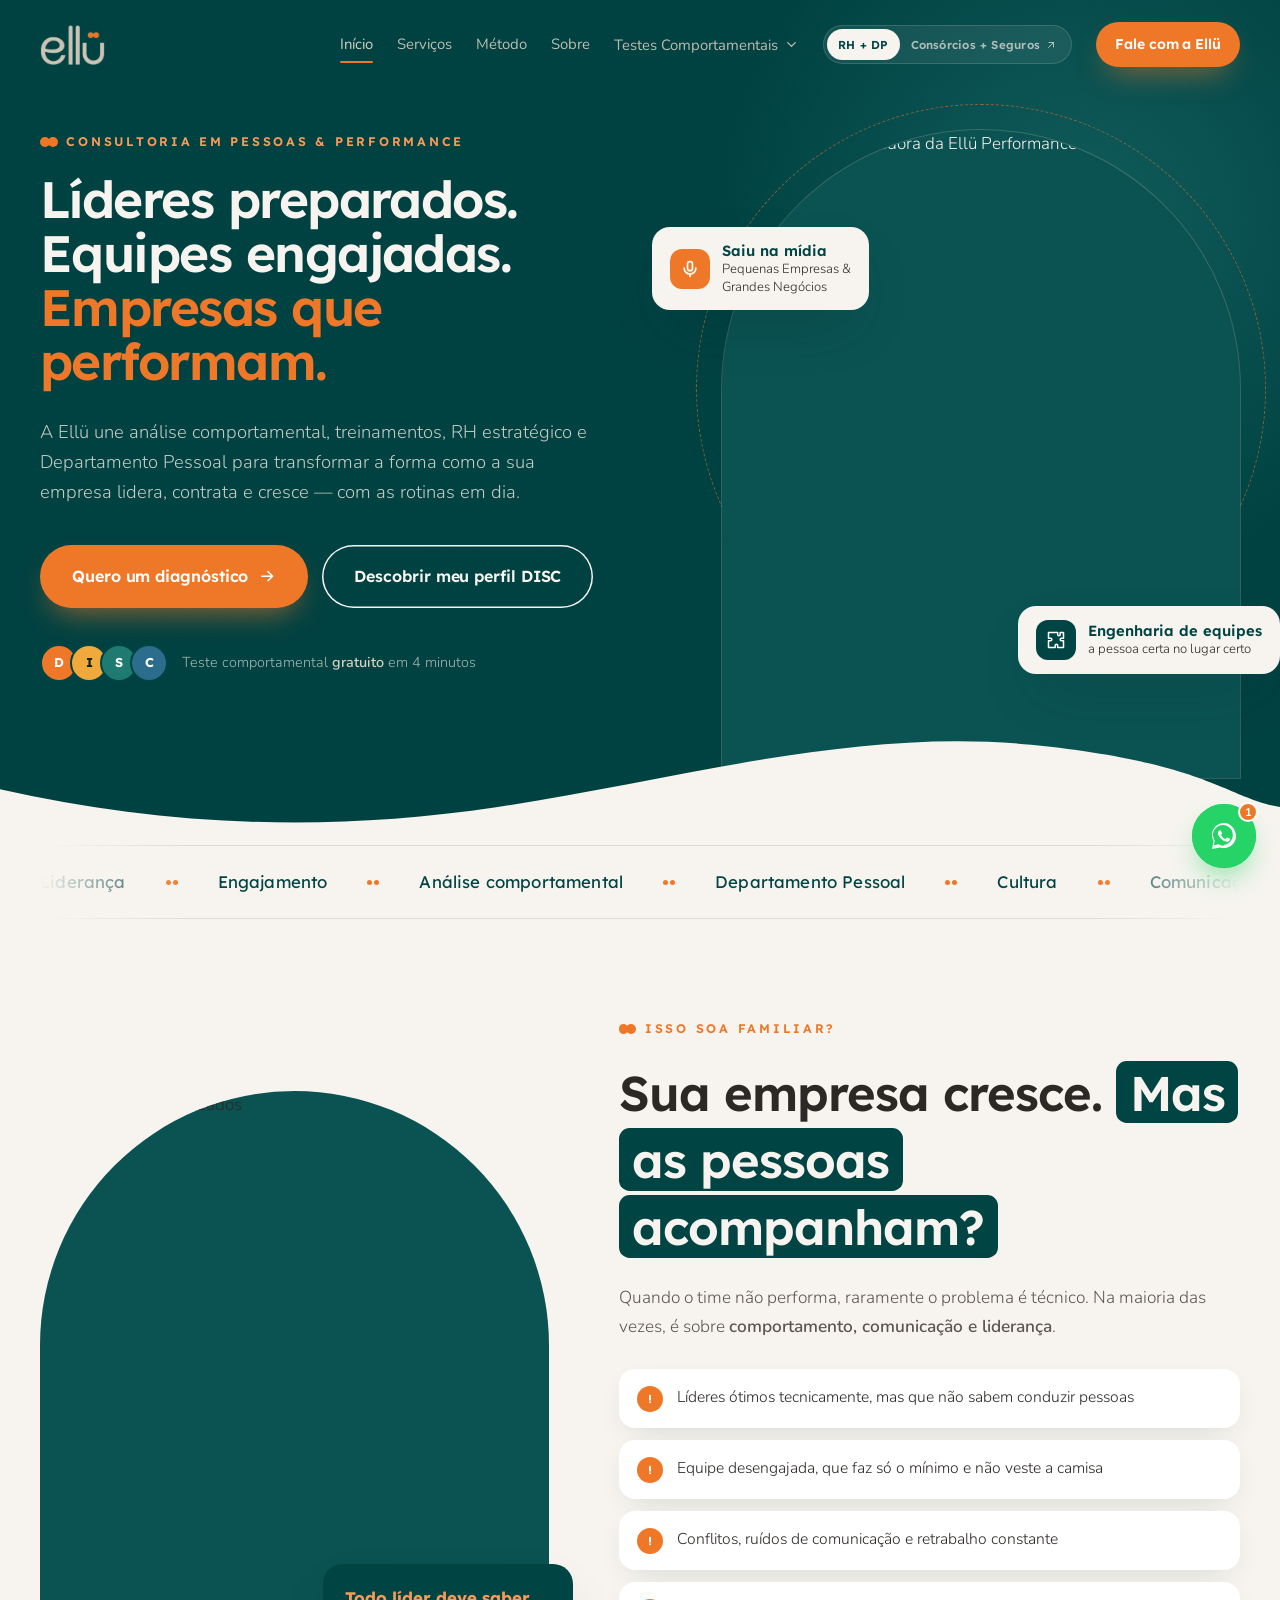
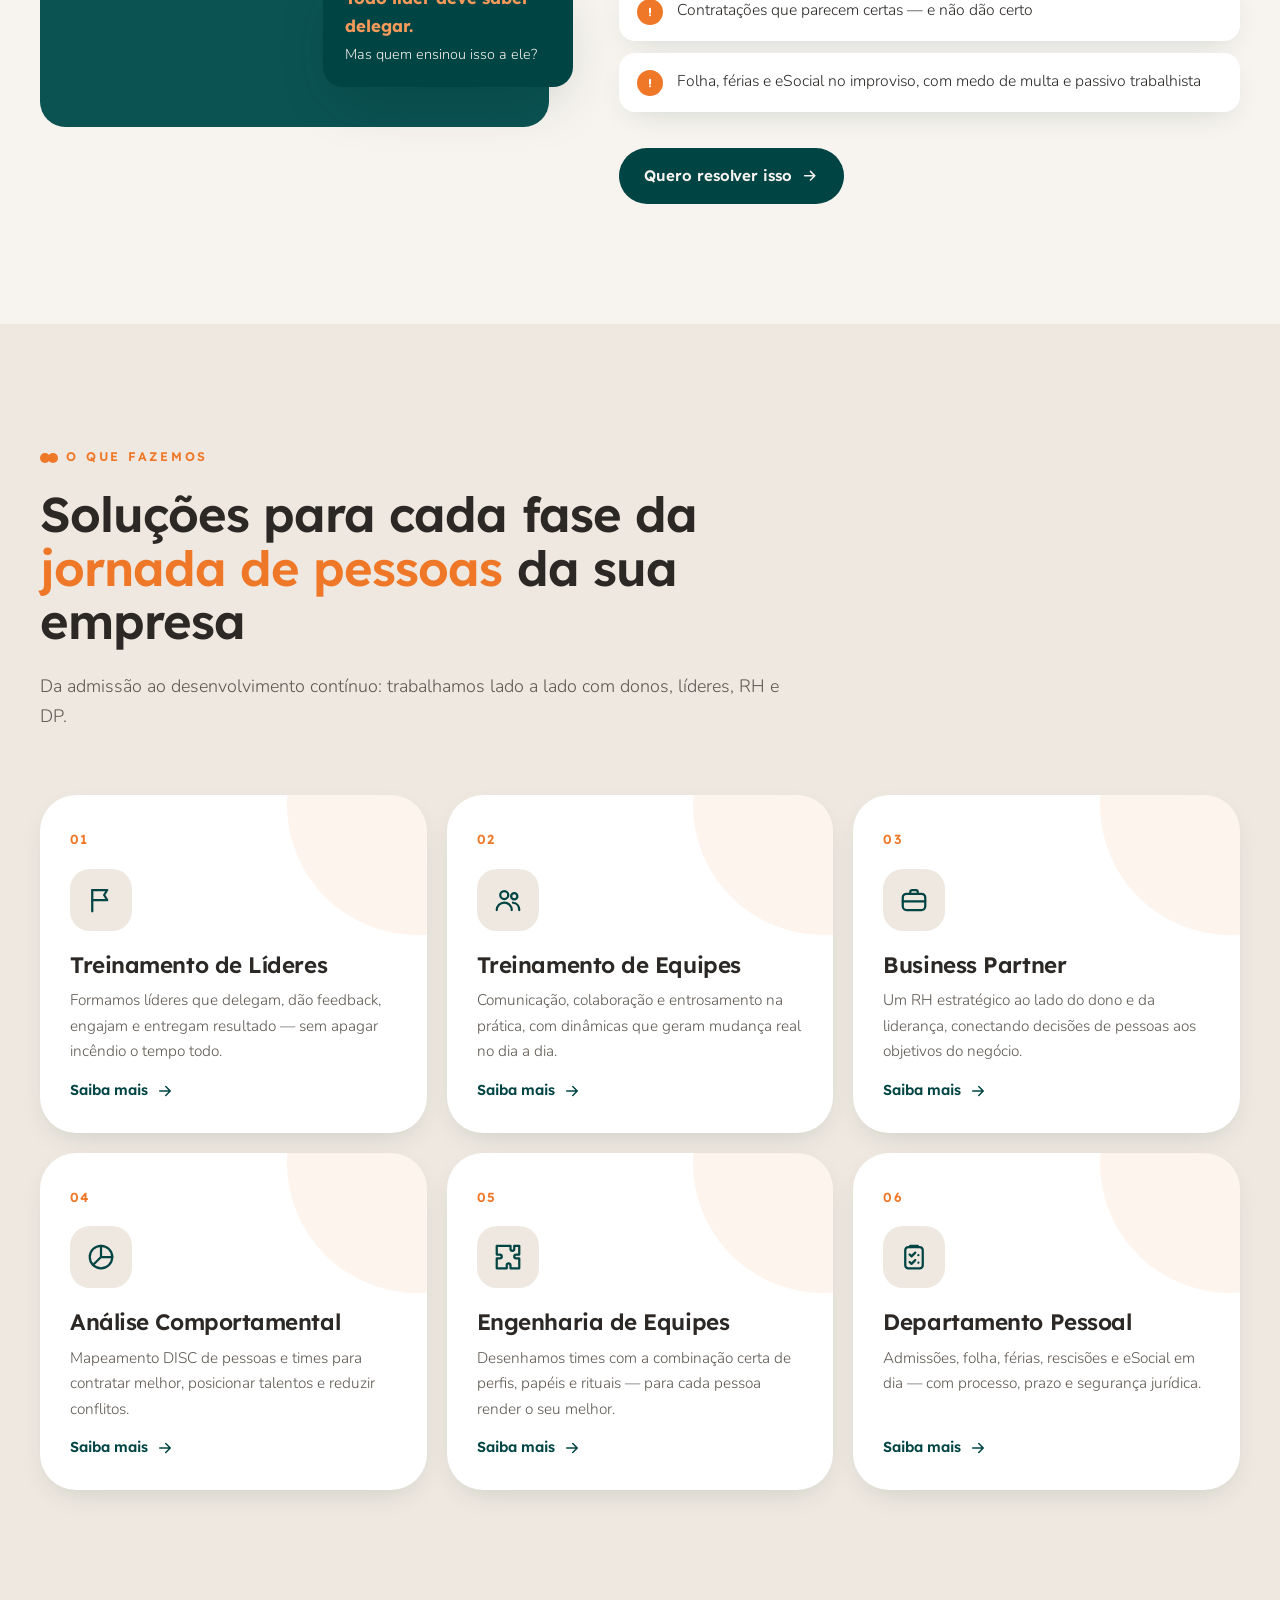
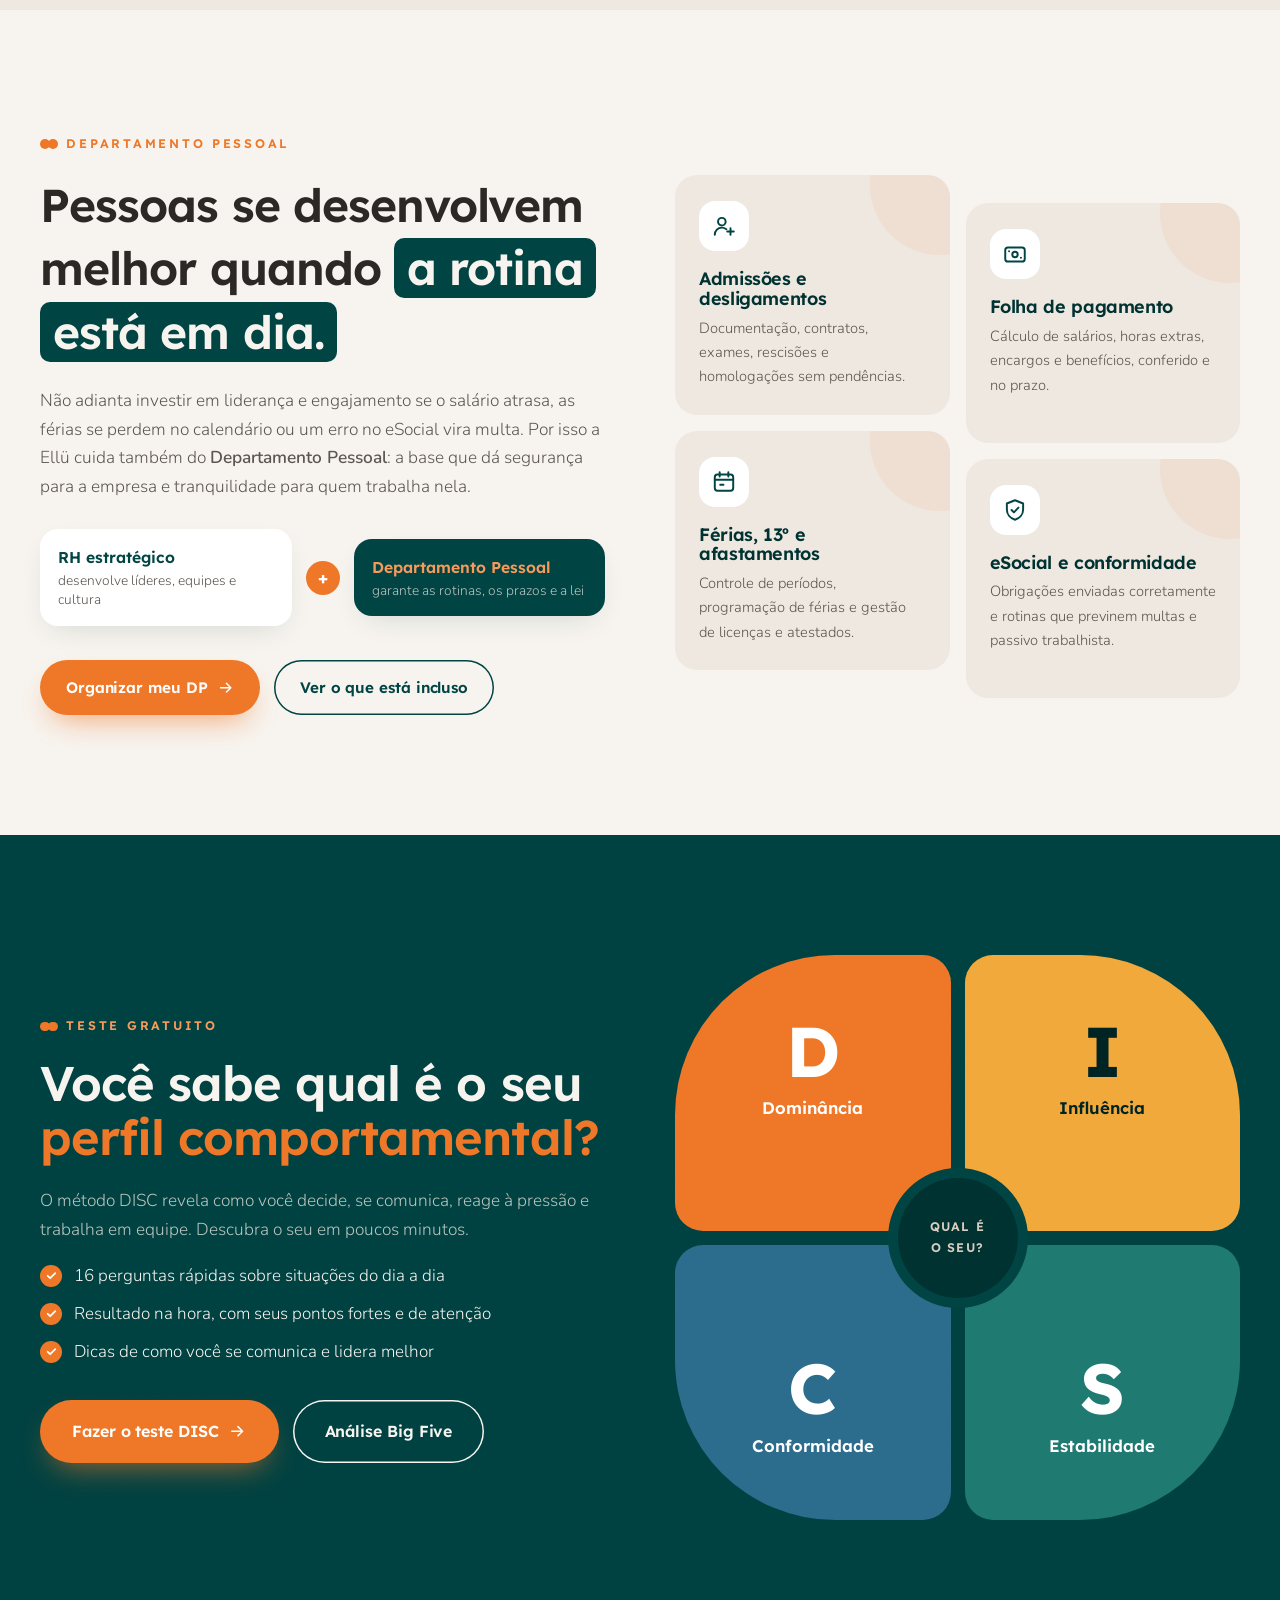
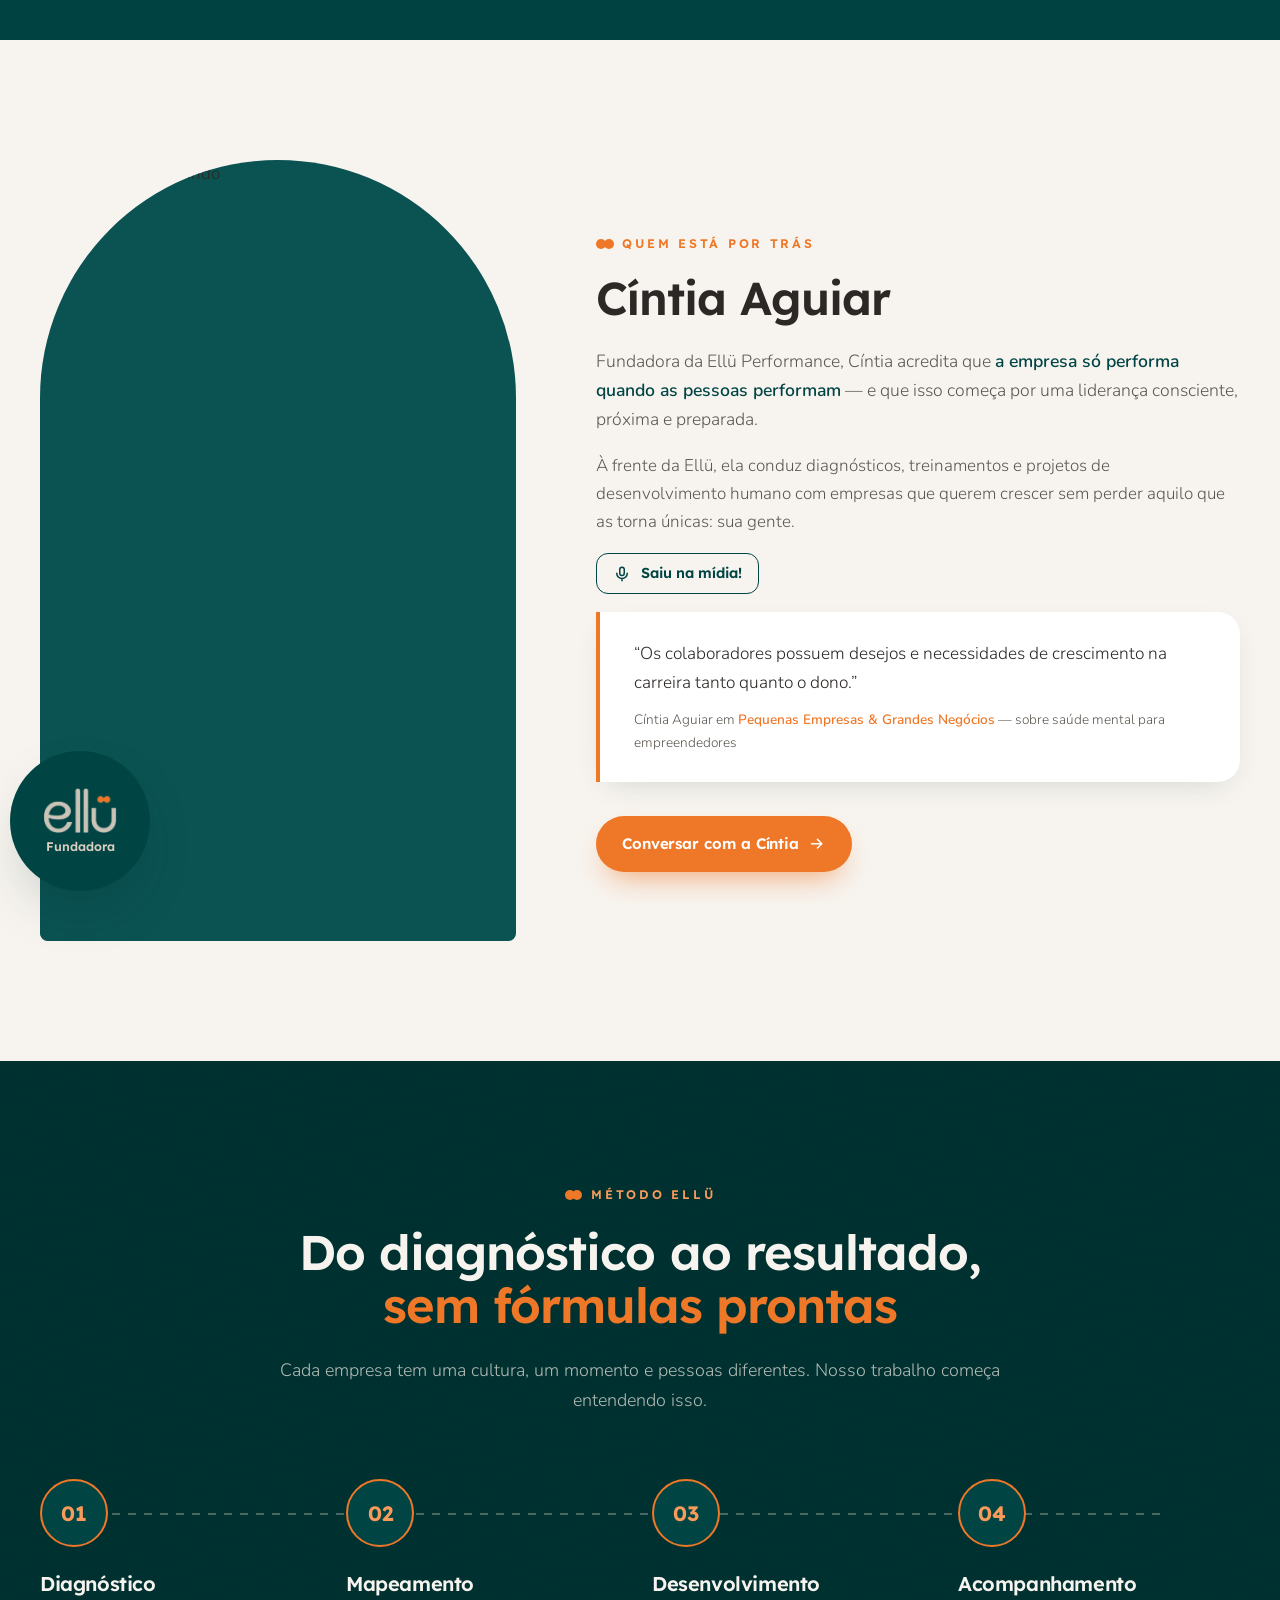
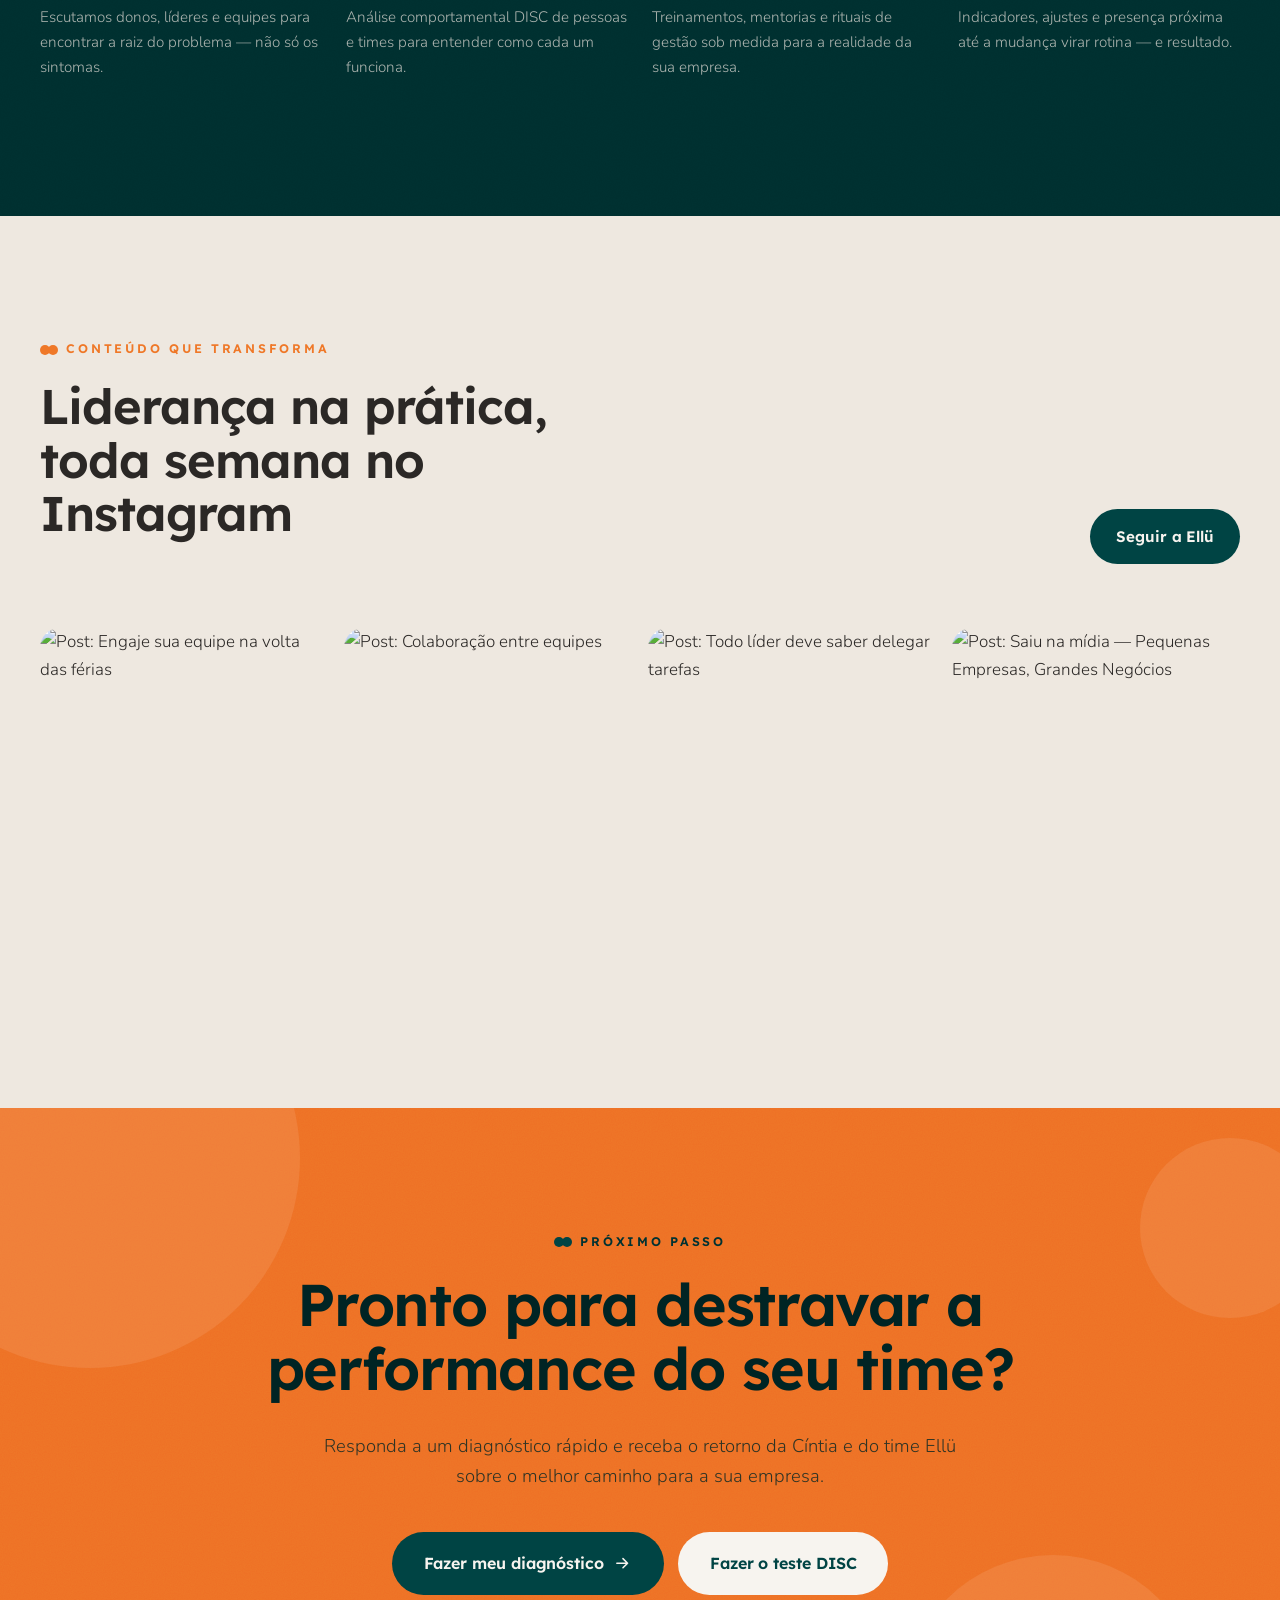
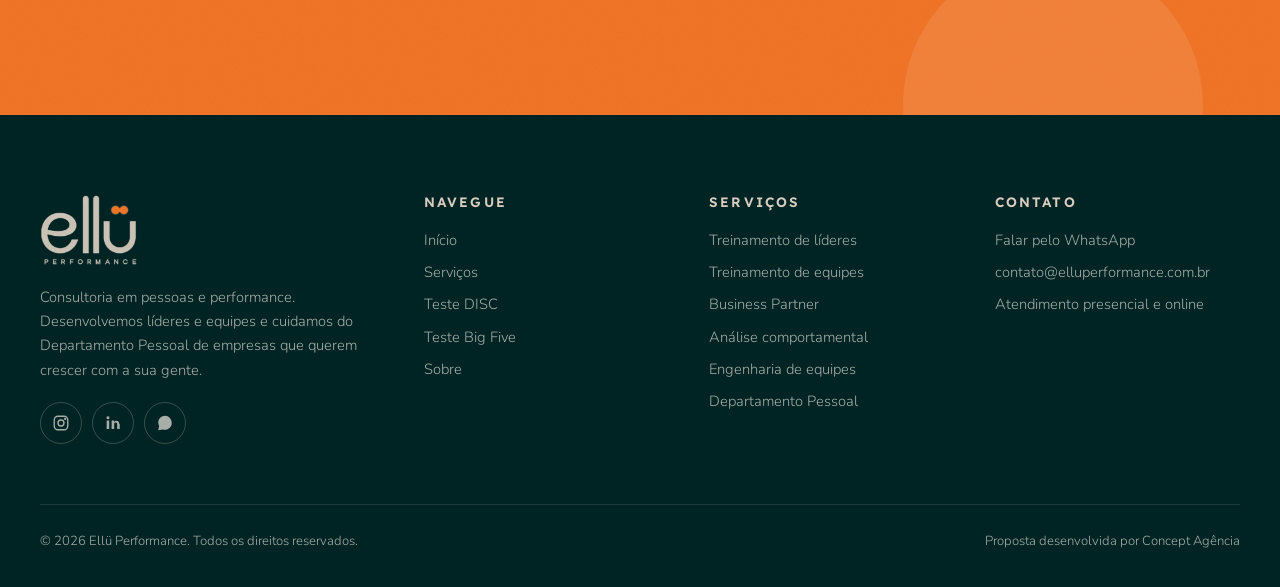
==== commit ca2bb5dc: "Aplica a identidade visual do Manual da Marca Ellu - Paleta oficial: Pinho #004444, Laranja Tijolo #" ====
--- a/index.html
+++ b/index.html
@@ -6,11 +6,11 @@
   <title>Ellü Performance — Líderes preparados, equipes que performam</title>
   <meta name="description" content="Consultoria de RH estratégico e Departamento Pessoal: treinamento de líderes e equipes, business partner, análise comportamental DISC, engenharia de equipes, folha de pagamento, admissões e eSocial.">
   <meta name="robots" content="noindex, nofollow">
-  <meta name="theme-color" content="#013A36">
+  <meta name="theme-color" content="#004444">
   <link rel="icon" href="assets/img/logo-green.png">
   <link rel="preconnect" href="https://fonts.googleapis.com">
   <link rel="preconnect" href="https://fonts.gstatic.com" crossorigin>
-  <link href="https://fonts.googleapis.com/css2?family=Lexend:wght@300;400;500&family=Sora:wght@300;400;600;700&display=swap" rel="stylesheet">
+  <link href="https://fonts.googleapis.com/css2?family=Lexend:wght@300;400;500;600;700&family=Nunito:wght@400;500;600;700;800&display=swap" rel="stylesheet">
   <link rel="stylesheet" href="assets/css/style.css">
 </head>
 <body>
@@ -72,7 +72,7 @@
         </div>
       </div>
     </div>
-    <svg class="wave" viewBox="0 0 1440 120" preserveAspectRatio="none" aria-hidden="true"><path fill="#FAF6F0" d="M0 70c180 40 360 50 560 20S960 0 1160 20s220 60 280 70v30H0z"/></svg>
+    <svg class="wave" viewBox="0 0 1440 120" preserveAspectRatio="none" aria-hidden="true"><path fill="#F7F4EF" d="M0 70c180 40 360 50 560 20S960 0 1160 20s220 60 280 70v30H0z"/></svg>
   </section>
 
   <div class="marquee" aria-hidden="true">
@@ -214,7 +214,7 @@
       <div>
         <span class="eyebrow reveal"><span class="dots"></span> Teste gratuito</span>
         <h2 class="reveal" data-delay="1" style="font-size:clamp(2rem,3.8vw,3.2rem)">Você sabe qual é o seu <span class="hl">perfil comportamental?</span></h2>
-        <p class="reveal" data-delay="2" style="color:rgba(243,236,226,.78);font-size:1.08rem">O método DISC revela como você decide, se comunica, reage à pressão e trabalha em equipe. Descubra o seu em poucos minutos.</p>
+        <p class="reveal" data-delay="2" style="color:rgba(238,232,224,.78);font-size:1.08rem">O método DISC revela como você decide, se comunica, reage à pressão e trabalha em equipe. Descubra o seu em poucos minutos.</p>
         <ul class="check-list reveal" data-delay="3">
           <li>16 perguntas rápidas sobre situações do dia a dia</li>
           <li>Resultado na hora, com seus pontos fortes e de atenção</li>
--- a/assets/css/style.css
+++ b/assets/css/style.css
@@ -6,33 +6,37 @@
    ========================================================= */
 
 :root {
-  --green-950: #00221F;
-  --green-900: #012B28;
-  --green-800: #013A36;
-  --green-700: #0A4A44;
-  --green-600: #145C54;
-  --orange: #F46F14;
-  --orange-600: #DE5E07;
-  --orange-300: #FF9A4D;
-  --cream: #E6D9C8;
-  --cream-100: #F3ECE2;
-  --cream-50: #FAF6F0;
-  --ink: #1D2321;
-  --ink-soft: #4A5452;
-  --line: rgba(1, 58, 54, .12);
-
-  --d: #F46F14;
+  /* Paleta oficial — Manual da Marca Ellü (Pinho, Laranja Tijolo, Concreto, Craft, Grafite).
+     Os tons abaixo (green-*, orange-*, cream-*, ink) derivam destas cinco cores. */
+  --pinho: #004444; --tijolo: #EF7828; --concreto: #D8CDBF; --craft: #816E52; --grafite: #2B2826;
+
+  --green-950: #002424;
+  --green-900: #003232;
+  --green-800: #004444;
+  --green-700: #0B5252;
+  --green-600: #156161;
+  --orange: #EF7828;
+  --orange-600: #D9621A;
+  --orange-300: #F79A5A;
+  --cream: #D8CDBF;
+  --cream-100: #EEE8E0;
+  --cream-50: #F7F4EF;
+  --ink: #2B2826;
+  --ink-soft: #5C5650;
+  --line: rgba(0,68,68, .12);
+
+  --d: #EF7828;
   --i: #F2A93B;
-  --s: #1E8A6B;
+  --s: #1F7A72;
   --c: #2C6C8C;
 
-  --font-display: "Sora", system-ui, sans-serif;
-  --font-body: "Lexend", system-ui, sans-serif;
+  --font-display: "Lexend", system-ui, sans-serif; /* Ethos Nova (secundária do manual) */
+  --font-body: "Nunito", system-ui, sans-serif; /* Black (principal do manual) */
 
   --radius: 22px;
   --radius-lg: 36px;
-  --shadow: 0 24px 60px -24px rgba(1, 43, 40, .35);
-  --shadow-soft: 0 10px 30px -12px rgba(1, 43, 40, .18);
+  --shadow: 0 24px 60px -24px rgba(0,50,50, .35);
+  --shadow-soft: 0 10px 30px -12px rgba(0,50,50, .18);
   --ease: cubic-bezier(.22, 1, .36, 1);
   --container: 1200px;
   --grain: url("data:image/svg+xml;utf8,<svg xmlns='http://www.w3.org/2000/svg' width='180' height='180'><filter id='n'><feTurbulence type='fractalNoise' baseFrequency='.85' numOctaves='3' stitchTiles='stitch'/><feColorMatrix values='0 0 0 0 0  0 0 0 0 0  0 0 0 0 0  0 0 0 .55 0'/></filter><rect width='100%' height='100%' filter='url(%23n)'/></svg>");
@@ -104,7 +108,7 @@
 }
 .btn svg { width: 1.15em; height: 1.15em; flex: none; transition: transform .35s var(--ease); }
 .btn:hover svg { transform: translateX(3px); }
-.btn--orange { background: var(--orange); color: #fff; box-shadow: 0 14px 30px -12px rgba(244, 111, 20, .7); }
+.btn--orange { background: var(--orange); color: #fff; box-shadow: 0 14px 30px -12px rgba(239,120,40, .7); }
 .btn--orange:hover { background: var(--orange-600); transform: translateY(-2px); }
 .btn--green { background: var(--green-800); color: var(--cream-50); }
 .btn--green:hover { background: var(--green-700); transform: translateY(-2px); }
@@ -120,7 +124,7 @@
   transition: background .4s var(--ease), box-shadow .4s, padding .4s var(--ease);
   padding: 22px 0;
 }
-.site-header.is-solid { background: rgba(1, 43, 40, .94); backdrop-filter: blur(14px); padding: 12px 0; box-shadow: 0 10px 30px -18px rgba(0,0,0,.5); }
+.site-header.is-solid { background: rgba(0,50,50, .94); backdrop-filter: blur(14px); padding: 12px 0; box-shadow: 0 10px 30px -18px rgba(0,0,0,.5); }
 .site-header .container { display: flex; align-items: center; justify-content: space-between; gap: 24px; }
 .brand img { height: 40px; width: auto; transition: height .4s var(--ease); }
 .site-header.is-solid .brand img { height: 34px; }
@@ -141,10 +145,10 @@
 /* Switch entre as duas frentes da Ellü (igual ao site de Consórcios + Seguros) */
 .front-switch {
   display: inline-flex; align-items: center; padding: 4px; border-radius: 999px; background: rgba(255,255,255,.07);
-  box-shadow: inset 0 0 0 1px rgba(230,217,200,.18); font-family: var(--font-display); font-size: .72rem; font-weight: 600; letter-spacing: .02em;
+  box-shadow: inset 0 0 0 1px rgba(216,205,191,.18); font-family: var(--font-display); font-size: .72rem; font-weight: 600; letter-spacing: .02em;
 }
 .nav .front-switch a:not(.btn) {
-  padding: .55em .95em; border-radius: 999px; color: rgba(243,236,226,.7); opacity: 1; font-size: inherit; font-family: inherit; font-weight: inherit;
+  padding: .55em .95em; border-radius: 999px; color: rgba(238,232,224,.7); opacity: 1; font-size: inherit; font-family: inherit; font-weight: inherit;
   transition: color .25s, background .25s; display: inline-flex; align-items: center; gap: 5px; white-space: nowrap;
 }
 .nav .front-switch a:not(.btn)::after { display: none; }
@@ -196,16 +200,16 @@
 }
 .hero::before { /* soft glow circles like the posts */
   content: ""; position: absolute; width: 760px; height: 760px; border-radius: 50%;
-  right: -180px; top: -160px; background: radial-gradient(circle, rgba(20,92,84,.85), rgba(20,92,84,0) 68%);
+  right: -180px; top: -160px; background: radial-gradient(circle, rgba(21,97,97,.85), rgba(21,97,97,0) 68%);
 }
 .hero .container { position: relative; display: grid; grid-template-columns: 1.1fr .9fr; gap: 48px; align-items: end; }
 .hero h1 { font-size: clamp(2.3rem, 4vw, 3.6rem); font-weight: 600; letter-spacing: -.03em; line-height: 1.06; margin-bottom: .55em; }
 .hero h1 .ln { display: block; }
 .hero h1 .thin { font-weight: 300; }
 .hero-copy { padding-bottom: 96px; }
-.hero-copy p.lead { font-size: 1.15rem; color: rgba(243,236,226,.82); max-width: 30em; margin-bottom: 2em; }
+.hero-copy p.lead { font-size: 1.15rem; color: rgba(238,232,224,.82); max-width: 30em; margin-bottom: 2em; }
 .hero-ctas { display: flex; flex-wrap: wrap; gap: 14px; }
-.hero-proof { display: flex; align-items: center; gap: 14px; margin-top: 36px; font-size: .9rem; color: rgba(243,236,226,.7); }
+.hero-proof { display: flex; align-items: center; gap: 14px; margin-top: 36px; font-size: .9rem; color: rgba(238,232,224,.7); }
 .hero-proof .chips { display: flex; }
 .hero-proof .chips span {
   width: 38px; height: 38px; border-radius: 50%; display: grid; place-items: center;
@@ -221,13 +225,13 @@
 }
 .arch img { width: 100%; height: 100%; object-fit: cover; object-position: top center; }
 .hero-visual { width: min(520px, 100%); }
-.hero .arch { box-shadow: 0 0 0 1px rgba(230,217,200,.22); aspect-ratio: 520 / 650; }
+.hero .arch { box-shadow: 0 0 0 1px rgba(216,205,191,.22); aspect-ratio: 520 / 650; }
 .hero .arch img { object-position: center 18%; }
 .hero > .wave { position: relative; z-index: 1; margin-top: -4vw; margin-bottom: -2px; }
 .marquee + .sec { padding-top: 96px; }
 @media (min-width: 901px) { .hero .float-card--a { top: 15%; } }
 .hero-visual .ring {
-  position: absolute; inset: -26px -26px auto; aspect-ratio: 1; border: 1.5px solid rgba(244,111,20,.55); border-radius: 50%;
+  position: absolute; inset: -26px -26px auto; aspect-ratio: 1; border: 1.5px solid rgba(239,120,40,.55); border-radius: 50%;
   pointer-events: none; animation: spin 40s linear infinite; border-style: dashed;
 }
 @keyframes spin { to { transform: rotate(360deg); } }
@@ -268,7 +272,7 @@
 .sec-head.center { margin-inline: auto; text-align: center; }
 .sec-head h2 { font-size: clamp(2rem, 3.8vw, 3.2rem); }
 .sec-head p { font-size: 1.12rem; color: var(--ink-soft); }
-.on-dark .sec-head p, .sec--green .sec-head p, .sec--deep .sec-head p { color: rgba(243,236,226,.75); }
+.on-dark .sec-head p, .sec--green .sec-head p, .sec--deep .sec-head p { color: rgba(238,232,224,.75); }
 
 /* bubbles for orange sections */
 .bubbles span { position: absolute; border-radius: 50%; background: rgba(255,255,255,.09); pointer-events: none; }
@@ -316,7 +320,7 @@
   background: var(--orange); opacity: .08; transition: transform .6s var(--ease), opacity .45s;
 }
 .svc-card:hover { transform: translateY(-8px); background: var(--green-800); color: var(--cream-50); box-shadow: var(--shadow); }
-.svc-card:hover p { color: rgba(243,236,226,.78); }
+.svc-card:hover p { color: rgba(238,232,224,.78); }
 .svc-card:hover .icon { background: var(--orange); color: #fff; }
 .svc-card:hover .more { color: var(--orange-300); gap: 14px; }
 .svc-card:hover::before { transform: scale(1.6); opacity: .18; }
@@ -332,7 +336,7 @@
 .dp-pillars b { display: block; font-family: var(--font-display); font-weight: 600; font-size: .98rem; color: var(--green-800); }
 .dp-pillars div:last-child b { color: var(--orange-300); }
 .dp-pillars span:not(.plus) { font-size: .86rem; color: var(--ink-soft); line-height: 1.4; display: block; }
-.dp-pillars div:last-child span { color: rgba(243,236,226,.78); }
+.dp-pillars div:last-child span { color: rgba(238,232,224,.78); }
 .dp-pillars .plus { width: 34px; height: 34px; border-radius: 50%; background: var(--orange); color: #fff; display: grid; place-items: center; font-family: var(--font-display); font-weight: 700; }
 .dp-grid { display: grid; grid-template-columns: 1fr 1fr; gap: 16px; perspective: 1000px; }
 .dp-item {
@@ -358,7 +362,7 @@
 /* luz que acompanha o cursor */
 .dp-item::after {
   content: ""; position: absolute; inset: 0; pointer-events: none; opacity: 0; transition: opacity .4s;
-  background: radial-gradient(240px circle at var(--mx) var(--my), rgba(244,111,20,.3), transparent 70%);
+  background: radial-gradient(240px circle at var(--mx) var(--my), rgba(239,120,40,.3), transparent 70%);
 }
 .dp-item:hover::after { opacity: 1; }
 .dp-item .ico {
@@ -369,7 +373,7 @@
 .dp-item h3 { font-size: 1.12rem; margin-bottom: .4em; color: var(--green-900); transition: color .45s; }
 .dp-item p { font-size: .92rem; color: var(--ink-soft); margin: 0; transition: color .45s; }
 .dp-item:is(:hover, :focus-visible) h3 { color: var(--cream-50); }
-.dp-item:is(:hover, :focus-visible) p { color: rgba(243,236,226,.78); }
+.dp-item:is(:hover, :focus-visible) p { color: rgba(238,232,224,.78); }
 .dp-item:is(:hover, :focus-visible) .ico { background: var(--orange); color: #fff; transform: scale(1.1) rotate(-6deg); }
 .dp-item.is-play .ico { transform: scale(1.1) rotate(-6deg); }
 
@@ -377,7 +381,7 @@
 .dp-item .dp-chip {
   position: absolute; top: 18px; right: 16px; z-index: 2;
   background: var(--orange); color: #fff; font-family: var(--font-display); font-weight: 600; font-size: .74rem;
-  padding: .45em .85em; border-radius: 999px; white-space: nowrap; box-shadow: 0 8px 18px -8px rgba(244,111,20,.8);
+  padding: .45em .85em; border-radius: 999px; white-space: nowrap; box-shadow: 0 8px 18px -8px rgba(239,120,40,.8);
   opacity: 0; transform: translateY(-10px) scale(.4) rotate(-14deg);
   transition: transform .55s cubic-bezier(.34, 1.56, .64, 1), opacity .3s;
 }
@@ -444,7 +448,7 @@
 
 /* ---------- Method ---------- */
 .steps { display: grid; grid-template-columns: repeat(4, 1fr); gap: 24px; counter-reset: step; position: relative; }
-.steps::before { content: ""; position: absolute; left: 6%; right: 6%; top: 34px; height: 2px; background: repeating-linear-gradient(90deg, rgba(230,217,200,.35) 0 8px, transparent 8px 16px); }
+.steps::before { content: ""; position: absolute; left: 6%; right: 6%; top: 34px; height: 2px; background: repeating-linear-gradient(90deg, rgba(216,205,191,.35) 0 8px, transparent 8px 16px); }
 .step { position: relative; }
 .step .n {
   width: 68px; height: 68px; border-radius: 50%; background: var(--green-800); border: 2px solid var(--orange);
@@ -453,7 +457,7 @@
 }
 .step:hover .n { background: var(--orange); color: #fff; }
 .step h3 { font-size: 1.25rem; }
-.step p { color: rgba(243,236,226,.72); font-size: .95rem; }
+.step p { color: rgba(238,232,224,.72); font-size: .95rem; }
 
 /* ---------- About ---------- */
 .about { display: grid; grid-template-columns: .85fr 1.15fr; gap: 80px; align-items: center; }
@@ -483,7 +487,7 @@
 .insta-grid a { position: relative; border-radius: 20px; overflow: hidden; aspect-ratio: 4/5; display: block; }
 .insta-grid img { width: 100%; height: 100%; object-fit: cover; transition: transform .7s var(--ease); }
 .insta-grid a::after {
-  content: ""; position: absolute; inset: 0; background: rgba(1,43,40,.55) url("data:image/svg+xml;utf8,<svg xmlns='http://www.w3.org/2000/svg' viewBox='0 0 24 24' fill='none' stroke='white' stroke-width='1.8'><rect x='3' y='3' width='18' height='18' rx='5'/><circle cx='12' cy='12' r='4'/><circle cx='17.5' cy='6.5' r='.6' fill='white'/></svg>") center/44px no-repeat;
+  content: ""; position: absolute; inset: 0; background: rgba(0,50,50,.55) url("data:image/svg+xml;utf8,<svg xmlns='http://www.w3.org/2000/svg' viewBox='0 0 24 24' fill='none' stroke='white' stroke-width='1.8'><rect x='3' y='3' width='18' height='18' rx='5'/><circle cx='12' cy='12' r='4'/><circle cx='17.5' cy='6.5' r='.6' fill='white'/></svg>") center/44px no-repeat;
   opacity: 0; transition: opacity .4s;
 }
 .insta-grid a:hover img { transform: scale(1.06); }
@@ -492,19 +496,19 @@
 /* ---------- CTA band ---------- */
 .cta-band { text-align: center; }
 .cta-band h2 { font-size: clamp(2.2rem, 4.6vw, 4rem); max-width: 16em; margin-inline: auto; color: var(--green-950); }
-.cta-band p { font-size: 1.15rem; max-width: 36em; margin: 0 auto 2.2em; color: rgba(0,34,31,.8); }
+.cta-band p { font-size: 1.15rem; max-width: 36em; margin: 0 auto 2.2em; color: rgba(0,36,36,.8); }
 .cta-band .hero-ctas { justify-content: center; }
 
 /* ---------- Footer ---------- */
-.site-footer { background: var(--green-950); color: rgba(243,236,226,.7); padding: 80px 0 34px; font-size: .92rem; }
+.site-footer { background: var(--green-950); color: rgba(238,232,224,.7); padding: 80px 0 34px; font-size: .92rem; }
 .footer-grid { display: grid; grid-template-columns: 1.4fr 1fr 1fr 1fr; gap: 40px; }
 .site-footer h4 { color: var(--cream); font-size: .85rem; letter-spacing: .16em; text-transform: uppercase; margin-bottom: 18px; }
 .site-footer ul { list-style: none; margin: 0; padding: 0; display: grid; gap: 8px; }
 .site-footer a:hover { color: var(--orange-300); }
 .site-footer .logo { height: 70px; width: auto; margin-bottom: 20px; }
-.footer-bottom { margin-top: 60px; padding-top: 26px; border-top: 1px solid rgba(230,217,200,.12); display: flex; justify-content: space-between; gap: 20px; flex-wrap: wrap; font-size: .82rem; }
+.footer-bottom { margin-top: 60px; padding-top: 26px; border-top: 1px solid rgba(216,205,191,.12); display: flex; justify-content: space-between; gap: 20px; flex-wrap: wrap; font-size: .82rem; }
 .socials { display: flex; gap: 10px; margin-top: 20px; }
-.socials a { width: 42px; height: 42px; border-radius: 50%; border: 1px solid rgba(230,217,200,.25); display: grid; place-items: center; transition: background .3s, border-color .3s; }
+.socials a { width: 42px; height: 42px; border-radius: 50%; border: 1px solid rgba(216,205,191,.25); display: grid; place-items: center; transition: background .3s, border-color .3s; }
 .socials a:hover { background: var(--orange); border-color: var(--orange); color: #fff; }
 .socials svg { width: 18px; height: 18px; }
 
@@ -512,11 +516,11 @@
 .page-hero { background: var(--green-800); color: var(--cream-50); padding: 170px 0 0; position: relative; overflow: hidden; }
 .page-hero::before {
   content: ""; position: absolute; width: 620px; height: 620px; border-radius: 50%; left: -200px; top: -240px;
-  background: radial-gradient(circle, rgba(244,111,20,.28), rgba(244,111,20,0) 65%);
+  background: radial-gradient(circle, rgba(239,120,40,.28), rgba(239,120,40,0) 65%);
 }
 .page-hero .container { position: relative; }
 .page-hero h1 { font-size: clamp(2.4rem, 5vw, 4.2rem); max-width: 14em; }
-.page-hero p.lead { font-size: 1.15rem; color: rgba(243,236,226,.8); max-width: 38em; }
+.page-hero p.lead { font-size: 1.15rem; color: rgba(238,232,224,.8); max-width: 38em; }
 .page-hero .wave { margin-top: 70px; }
 
 /* ---------- Services page ---------- */
@@ -532,7 +536,7 @@
 .svc-media--orange .big-ico { color: #fff; }
 .svc-media--cream .big-ico { color: var(--green-800); }
 .svc-media .circ { position: absolute; border-radius: 50%; background: rgba(255,255,255,.08); }
-.svc-media--cream .circ { background: rgba(1,58,54,.06); }
+.svc-media--cream .circ { background: rgba(0,68,68,.06); }
 .svc-detail .label { font-family: var(--font-display); color: var(--orange); font-weight: 600; font-size: .85rem; letter-spacing: .18em; text-transform: uppercase; margin-bottom: 14px; display: block; }
 .svc-detail h2 { font-size: clamp(1.9rem, 3.2vw, 2.7rem); }
 .svc-detail p { color: var(--ink-soft); }
@@ -549,10 +553,10 @@
 .svc-nav a:hover, .svc-nav a.is-active { background: var(--green-800); color: var(--cream-50); }
 
 .formats { display: grid; grid-template-columns: repeat(3, 1fr); gap: 20px; }
-.format { border: 1px solid rgba(230,217,200,.18); border-radius: var(--radius); padding: 30px; transition: background .4s, border-color .4s; }
+.format { border: 1px solid rgba(216,205,191,.18); border-radius: var(--radius); padding: 30px; transition: background .4s, border-color .4s; }
 .format:hover { background: rgba(255,255,255,.04); border-color: var(--orange); }
 .format h3 { font-size: 1.25rem; }
-.format p { color: rgba(243,236,226,.72); font-size: .95rem; margin: 0; }
+.format p { color: rgba(238,232,224,.72); font-size: .95rem; margin: 0; }
 .format .ico { width: 52px; height: 52px; border-radius: 16px; background: var(--orange); color: #fff; display: grid; place-items: center; margin-bottom: 20px; }
 .format .ico svg { width: 26px; height: 26px; }
 
@@ -601,7 +605,7 @@
    ========================================================= */
 .qmodal { position: fixed; inset: 0; z-index: 100; display: grid; place-items: center; padding: 20px; visibility: hidden; }
 .qmodal.is-open { visibility: visible; }
-.qmodal__backdrop { position: absolute; inset: 0; background: rgba(0,26,24,.72); backdrop-filter: blur(6px); opacity: 0; transition: opacity .4s; }
+.qmodal__backdrop { position: absolute; inset: 0; background: rgba(0,27,27,.72); backdrop-filter: blur(6px); opacity: 0; transition: opacity .4s; }
 .qmodal.is-open .qmodal__backdrop { opacity: 1; }
 .qmodal__card {
   position: relative; width: min(620px, 100%); max-height: calc(100dvh - 40px); overflow: auto;
@@ -612,17 +616,17 @@
 .qmodal__top {
   background: var(--green-800); color: var(--cream-50); padding: 26px 30px 22px; position: relative; overflow: hidden;
 }
-.qmodal__top::before { content: ""; position: absolute; right: -70px; top: -90px; width: 220px; height: 220px; border-radius: 50%; background: rgba(244,111,20,.22); }
+.qmodal__top::before { content: ""; position: absolute; right: -70px; top: -90px; width: 220px; height: 220px; border-radius: 50%; background: rgba(239,120,40,.22); }
 .qmodal__brand { display: flex; align-items: center; gap: 12px; position: relative; }
 .qmodal__brand .av { width: 46px; height: 46px; border-radius: 50%; overflow: hidden; border: 2px solid var(--orange); flex: none; }
 .qmodal__brand .av img { width: 100%; height: 100%; object-fit: cover; object-position: top; }
 .qmodal__brand b { font-family: var(--font-display); display: block; font-size: .98rem; }
-.qmodal__brand small { font-size: .78rem; color: rgba(243,236,226,.7); display: flex; align-items: center; gap: 6px; }
+.qmodal__brand small { font-size: .78rem; color: rgba(238,232,224,.7); display: flex; align-items: center; gap: 6px; }
 .qmodal__brand small::before { content: ""; width: 8px; height: 8px; border-radius: 50%; background: #3BD67A; }
 .qmodal__close { position: absolute; right: 18px; top: 18px; width: 38px; height: 38px; border-radius: 50%; border: 0; background: rgba(255,255,255,.1); color: var(--cream-50); display: grid; place-items: center; z-index: 2; transition: background .3s; }
 .qmodal__close:hover { background: var(--orange); }
 .qmodal__close svg { width: 18px; height: 18px; }
-.qprogress { margin-top: 20px; display: flex; align-items: center; gap: 12px; font-size: .78rem; color: rgba(243,236,226,.75); position: relative; }
+.qprogress { margin-top: 20px; display: flex; align-items: center; gap: 12px; font-size: .78rem; color: rgba(238,232,224,.75); position: relative; }
 .qprogress__bar { flex: 1; height: 6px; background: rgba(255,255,255,.12); border-radius: 6px; overflow: hidden; }
 .qprogress__bar i { display: block; height: 100%; width: 0; background: linear-gradient(90deg, var(--orange), var(--orange-300)); border-radius: 6px; transition: width .6s var(--ease); }
 
@@ -646,7 +650,7 @@
 .qopt .k { flex: none; min-width: 30px; padding: 0 6px; height: 30px; border-radius: 10px; background: var(--cream-100); display: grid; place-items: center; font-family: var(--font-display); font-size: .78rem; font-weight: 700; color: var(--green-800); transition: background .25s, color .25s; }
 .qopt .em { font-size: 1.3rem; flex: none; width: 30px; text-align: center; }
 .qopt small { display: block; color: var(--ink-soft); font-size: .8rem; }
-.qopt.is-selected { border-color: var(--orange); background: #FFF4EC; }
+.qopt.is-selected { border-color: var(--orange); background: #FDF1E7; }
 .qopt.is-selected .k { background: var(--orange); color: #fff; }
 .qopt.multi::after {
   content: ""; margin-left: auto; flex: none; width: 22px; height: 22px; border-radius: 7px; border: 1.5px solid var(--line); background: #fff center/13px no-repeat;
@@ -664,7 +668,7 @@
   transition: border-color .25s, box-shadow .25s; outline: none;
 }
 .qfield label { position: absolute; left: 19px; top: 17px; font-size: .95rem; color: var(--ink-soft); pointer-events: none; transition: all .2s var(--ease); }
-.qfield input:focus { border-color: var(--orange); box-shadow: 0 0 0 4px rgba(244,111,20,.12); }
+.qfield input:focus { border-color: var(--orange); box-shadow: 0 0 0 4px rgba(239,120,40,.12); }
 .qfield input:focus + label, .qfield input:not(:placeholder-shown) + label { top: 7px; font-size: .72rem; color: var(--orange); font-weight: 500; }
 .qfield.big input { font-family: var(--font-display); font-size: 1.3rem; padding: 26px 20px 12px; }
 .qfield.has-error input { border-color: #D64545; }
@@ -689,7 +693,7 @@
 .qdone { text-align: center; }
 .qdone .seal {
   width: 92px; height: 92px; border-radius: 50%; background: var(--orange); color: #fff; margin: 4px auto 20px; display: grid; place-items: center;
-  box-shadow: 0 0 0 10px rgba(244,111,20,.15); animation: pop .6s var(--ease);
+  box-shadow: 0 0 0 10px rgba(239,120,40,.15); animation: pop .6s var(--ease);
 }
 .qdone .seal svg { width: 44px; height: 44px; }
 @keyframes pop { from { transform: scale(.4); opacity: 0; } }
@@ -762,7 +766,7 @@
 .disc-box--wide { grid-column: 1 / -1; }
 .disc-combo { background: var(--green-800); color: var(--cream-50); border-radius: 22px; padding: 26px; margin: 16px 0 26px; }
 .disc-combo h4 { color: var(--orange-300); font-size: 1rem; }
-.disc-combo p { color: rgba(243,236,226,.82); margin: 0; font-size: .95rem; }
+.disc-combo p { color: rgba(238,232,224,.82); margin: 0; font-size: .95rem; }
 .disc-cta {
   border-radius: 26px; background: var(--orange); color: #fff; padding: 34px; display: grid; grid-template-columns: 1fr auto; gap: 24px; align-items: center; position: relative; overflow: hidden;
 }
@@ -784,7 +788,7 @@
 /* =========================================================
    Big Five (OCEAN) page — reuses the DISC card/screens
    ========================================================= */
-:root { --b5-o: #F2A93B; --b5-c: #2C6C8C; --b5-e: #F46F14; --b5-a: #1E8A6B; --b5-n: #8E5B8C; }
+:root { --b5-o: #F2A93B; --b5-c: #2C6C8C; --b5-e: #EF7828; --b5-a: #1F7A72; --b5-n: #8E5B8C; }
 .b5 { max-width: 900px; }
 .b5-letters { display: flex; justify-content: center; gap: 8px; margin-bottom: 20px; }
 .b5-letters span {
@@ -813,15 +817,15 @@
 .lk[data-v="1"] i, .lk[data-v="5"] i { transform: scale(1); }
 .lk[data-v="2"] i, .lk[data-v="4"] i { transform: scale(.8); }
 .lk[data-v="3"] i { transform: scale(.62); }
-.lk[data-v="1"] i, .lk[data-v="2"] i { border-color: var(--green-700, #0E5A53); }
-.lk[data-v="3"] i { border-color: #B9B2A6; }
+.lk[data-v="1"] i, .lk[data-v="2"] i { border-color: var(--green-700, #0B5252); }
+.lk[data-v="3"] i { border-color: #B3A999; }
 .lk[data-v="4"] i, .lk[data-v="5"] i { border-color: var(--orange); }
-.lk:hover i { box-shadow: 0 0 0 6px rgba(244,111,20,.12); }
-.lk[data-v="1"]:hover i, .lk[data-v="2"]:hover i { box-shadow: 0 0 0 6px rgba(1,58,54,.1); }
+.lk:hover i { box-shadow: 0 0 0 6px rgba(239,120,40,.12); }
+.lk[data-v="1"]:hover i, .lk[data-v="2"]:hover i { box-shadow: 0 0 0 6px rgba(0,68,68,.1); }
 .lk.is-selected i { background: currentColor; }
 .lk.is-selected i::after { transform: scale(1); }
-.lk[data-v="1"].is-selected i, .lk[data-v="2"].is-selected i { background: var(--green-700, #0E5A53); }
-.lk[data-v="3"].is-selected i { background: #B9B2A6; }
+.lk[data-v="1"].is-selected i, .lk[data-v="2"].is-selected i { background: var(--green-700, #0B5252); }
+.lk[data-v="3"].is-selected i { background: #B3A999; }
 .lk[data-v="4"].is-selected i, .lk[data-v="5"].is-selected i { background: var(--orange); }
 .lk.is-selected span { color: var(--green-900); font-weight: 500; }
 
@@ -841,11 +845,11 @@
 .b5-summary { font-size: .9rem; padding: 12px 16px; background: var(--cream-50); border-radius: 14px; border-left: 3px solid var(--orange); }
 .b5-summary b { color: var(--green-900); font-weight: 500; }
 .b5-radar { width: 100%; height: auto; overflow: visible; }
-.b5-radar .grid polygon, .b5-radar .grid line { fill: none; stroke: rgba(1,58,54,.12); stroke-width: 1; }
-.b5-radar .grid polygon:last-of-type { stroke: rgba(1,58,54,.22); }
+.b5-radar .grid polygon, .b5-radar .grid line { fill: none; stroke: rgba(0,68,68,.12); stroke-width: 1; }
+.b5-radar .grid polygon:last-of-type { stroke: rgba(0,68,68,.22); }
 .b5-radar .shape { transform-origin: 170px 170px; transform: scale(0); transition: transform 1.2s var(--ease); }
 .b5-radar.is-on .shape { transform: scale(1); }
-.b5-radar .shape polygon { fill: rgba(244,111,20,.18); stroke: var(--orange); stroke-width: 2.5; stroke-linejoin: round; }
+.b5-radar .shape polygon { fill: rgba(239,120,40,.18); stroke: var(--orange); stroke-width: 2.5; stroke-linejoin: round; }
 .b5-radar text { font-family: var(--font-display); font-size: 15px; }
 .b5-radar .l { font-weight: 700; font-size: 17px; }
 .b5-radar .v { fill: var(--green-900); font-weight: 600; }
@@ -931,7 +935,7 @@
   .nav-drop.is-open .nav-drop__menu { display: grid; gap: 4px; transform: none; }
   .nav .nav-drop__menu a:not(.btn) { border-left: 0; padding: 8px 18px; }
   .nav-drop__menu b { color: var(--orange-300); font-size: 1.1rem; font-weight: 400; }
-  .nav-drop__menu small { color: rgba(243,236,226,.6); }
+  .nav-drop__menu small { color: rgba(238,232,224,.6); }
   .nav .nav-drop__menu a:not(.btn):hover, .nav .nav-drop__menu a.is-active { background: rgba(255,255,255,.06); }
   .front-switch { font-size: .78rem; }
   .nav-toggle { display: block; position: relative; z-index: 2; }
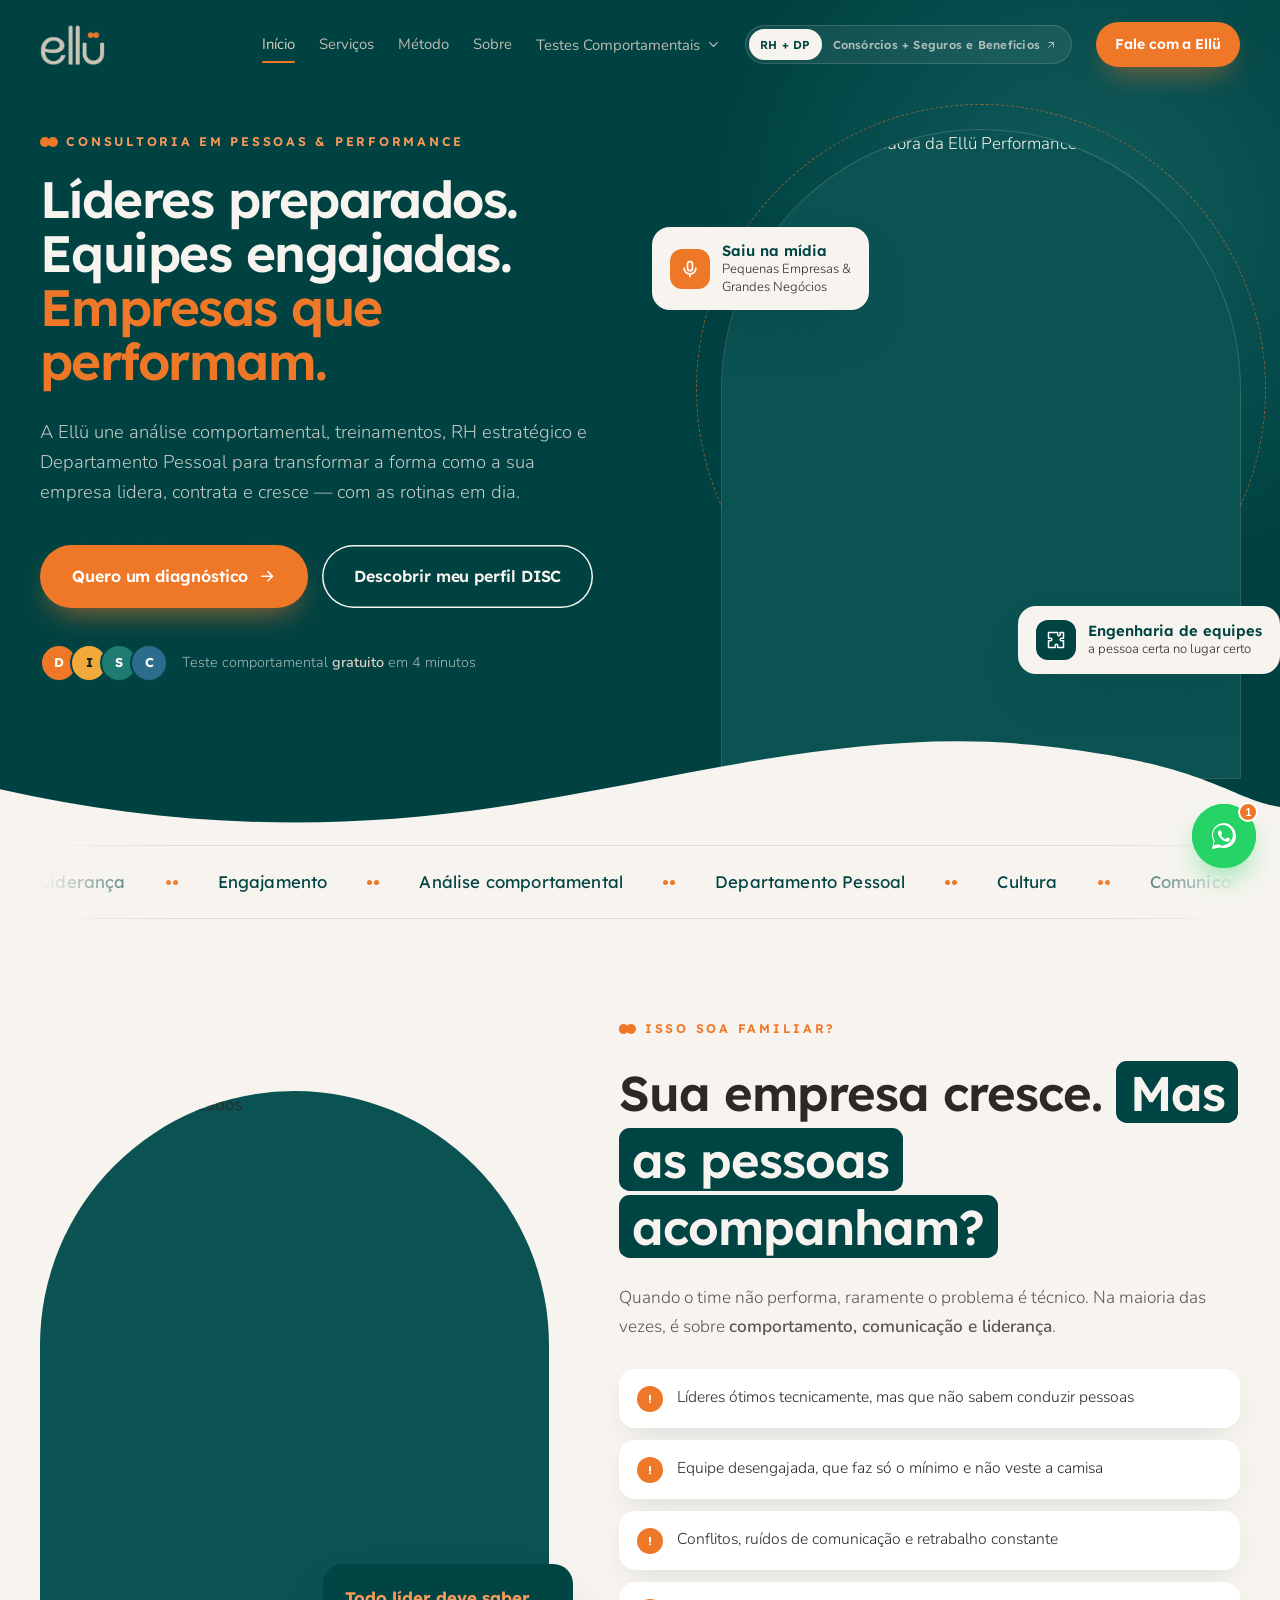
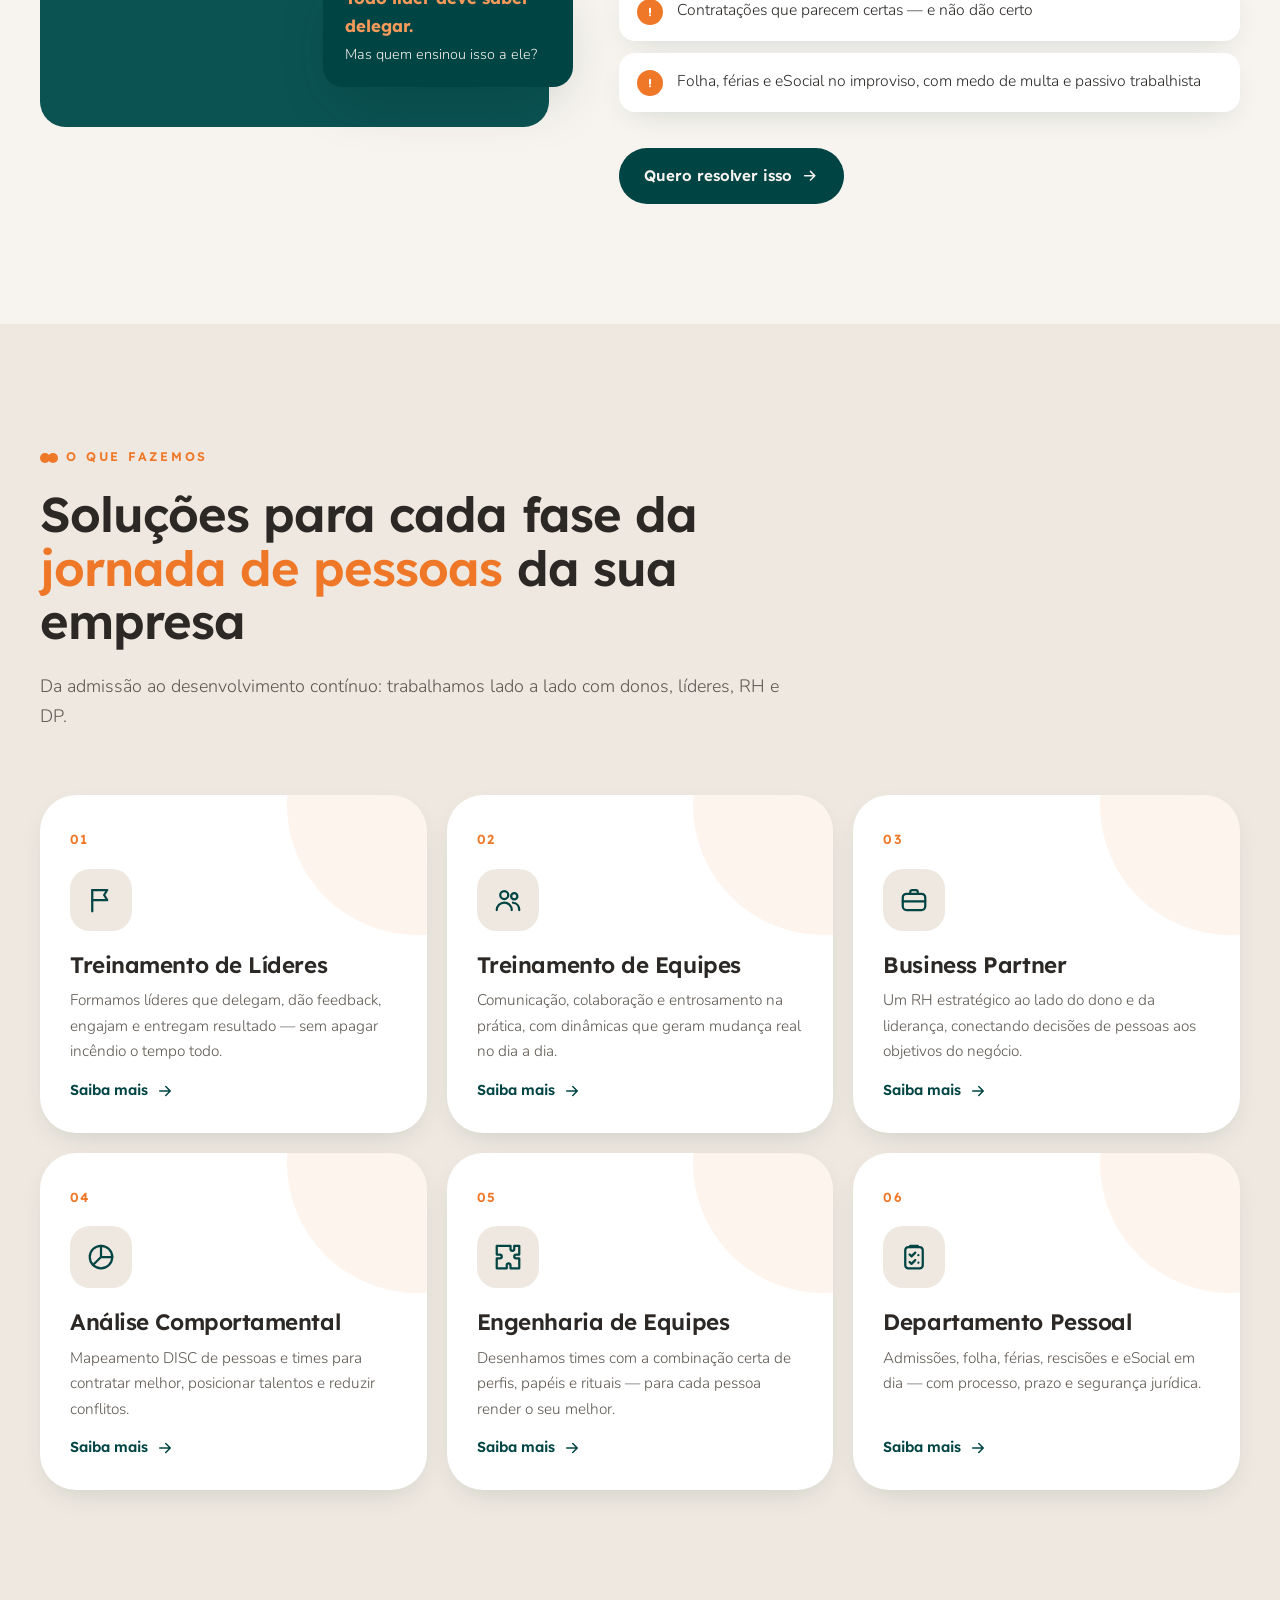
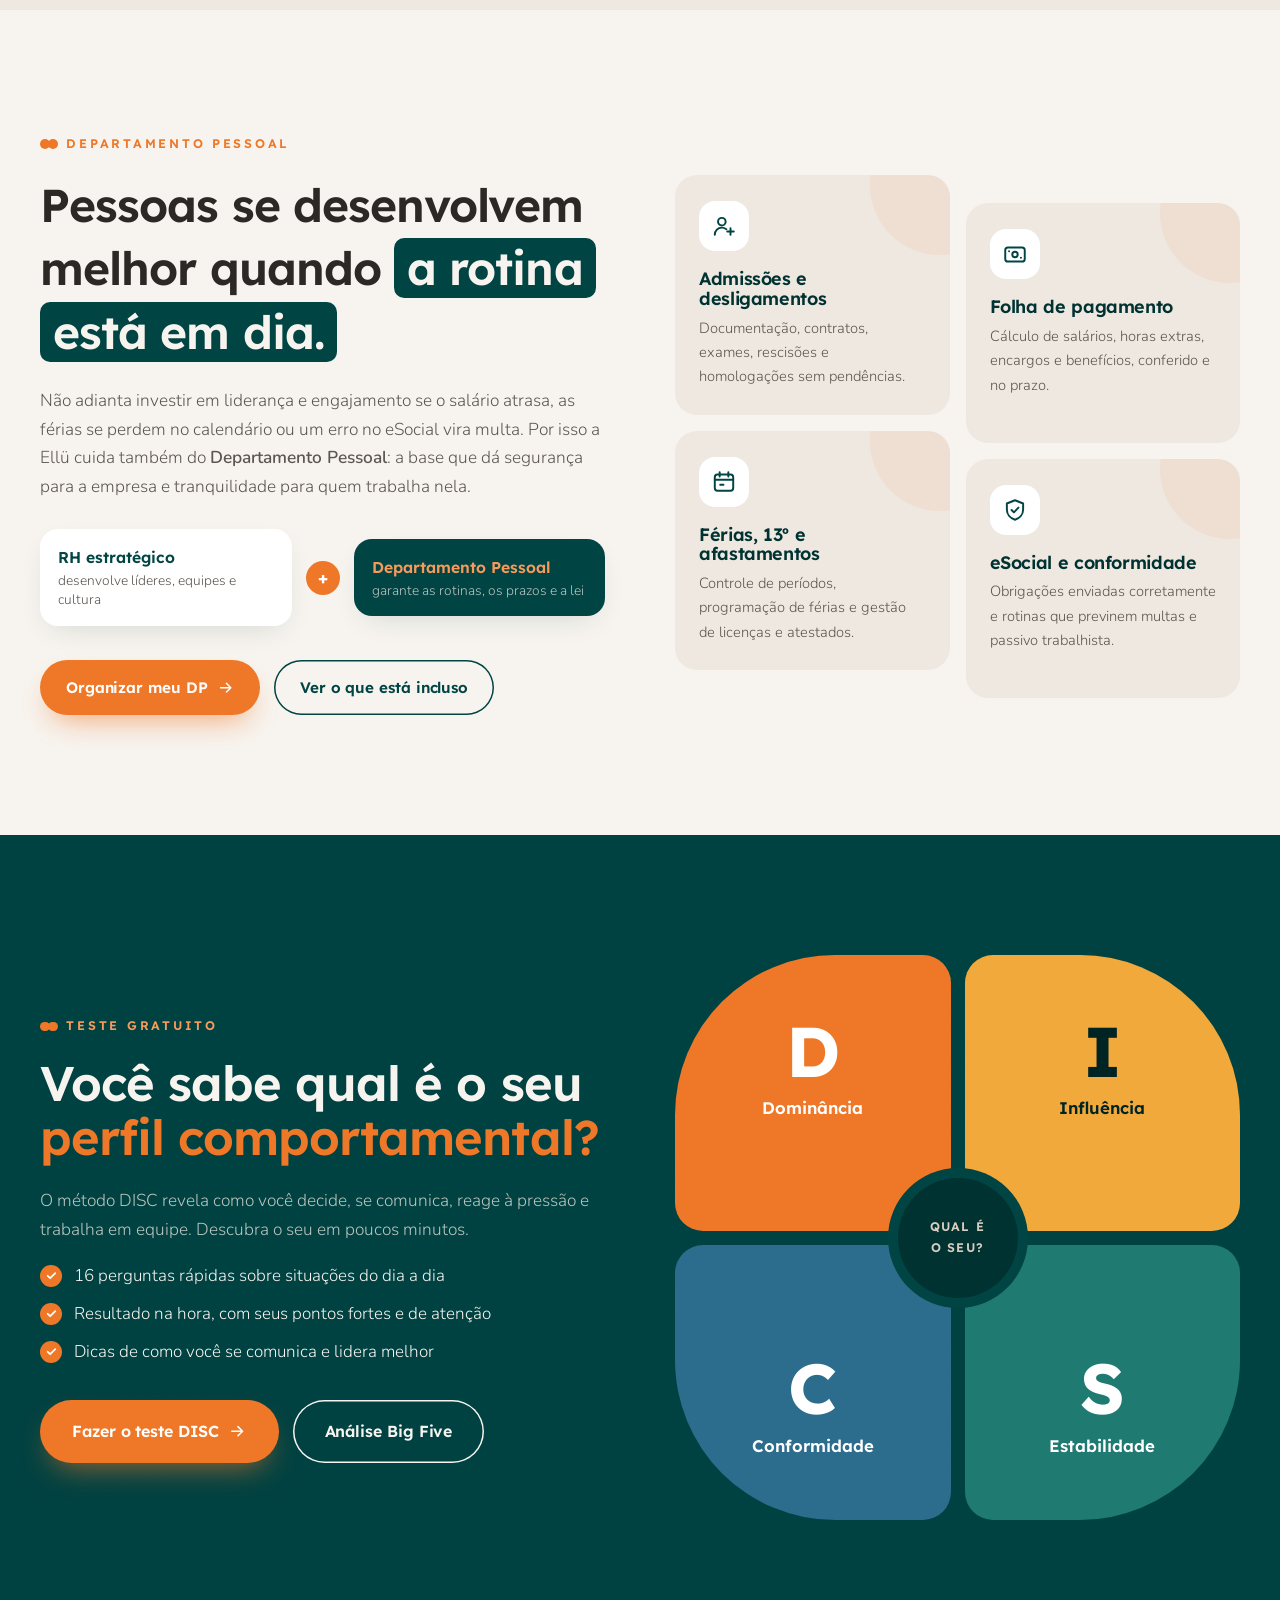
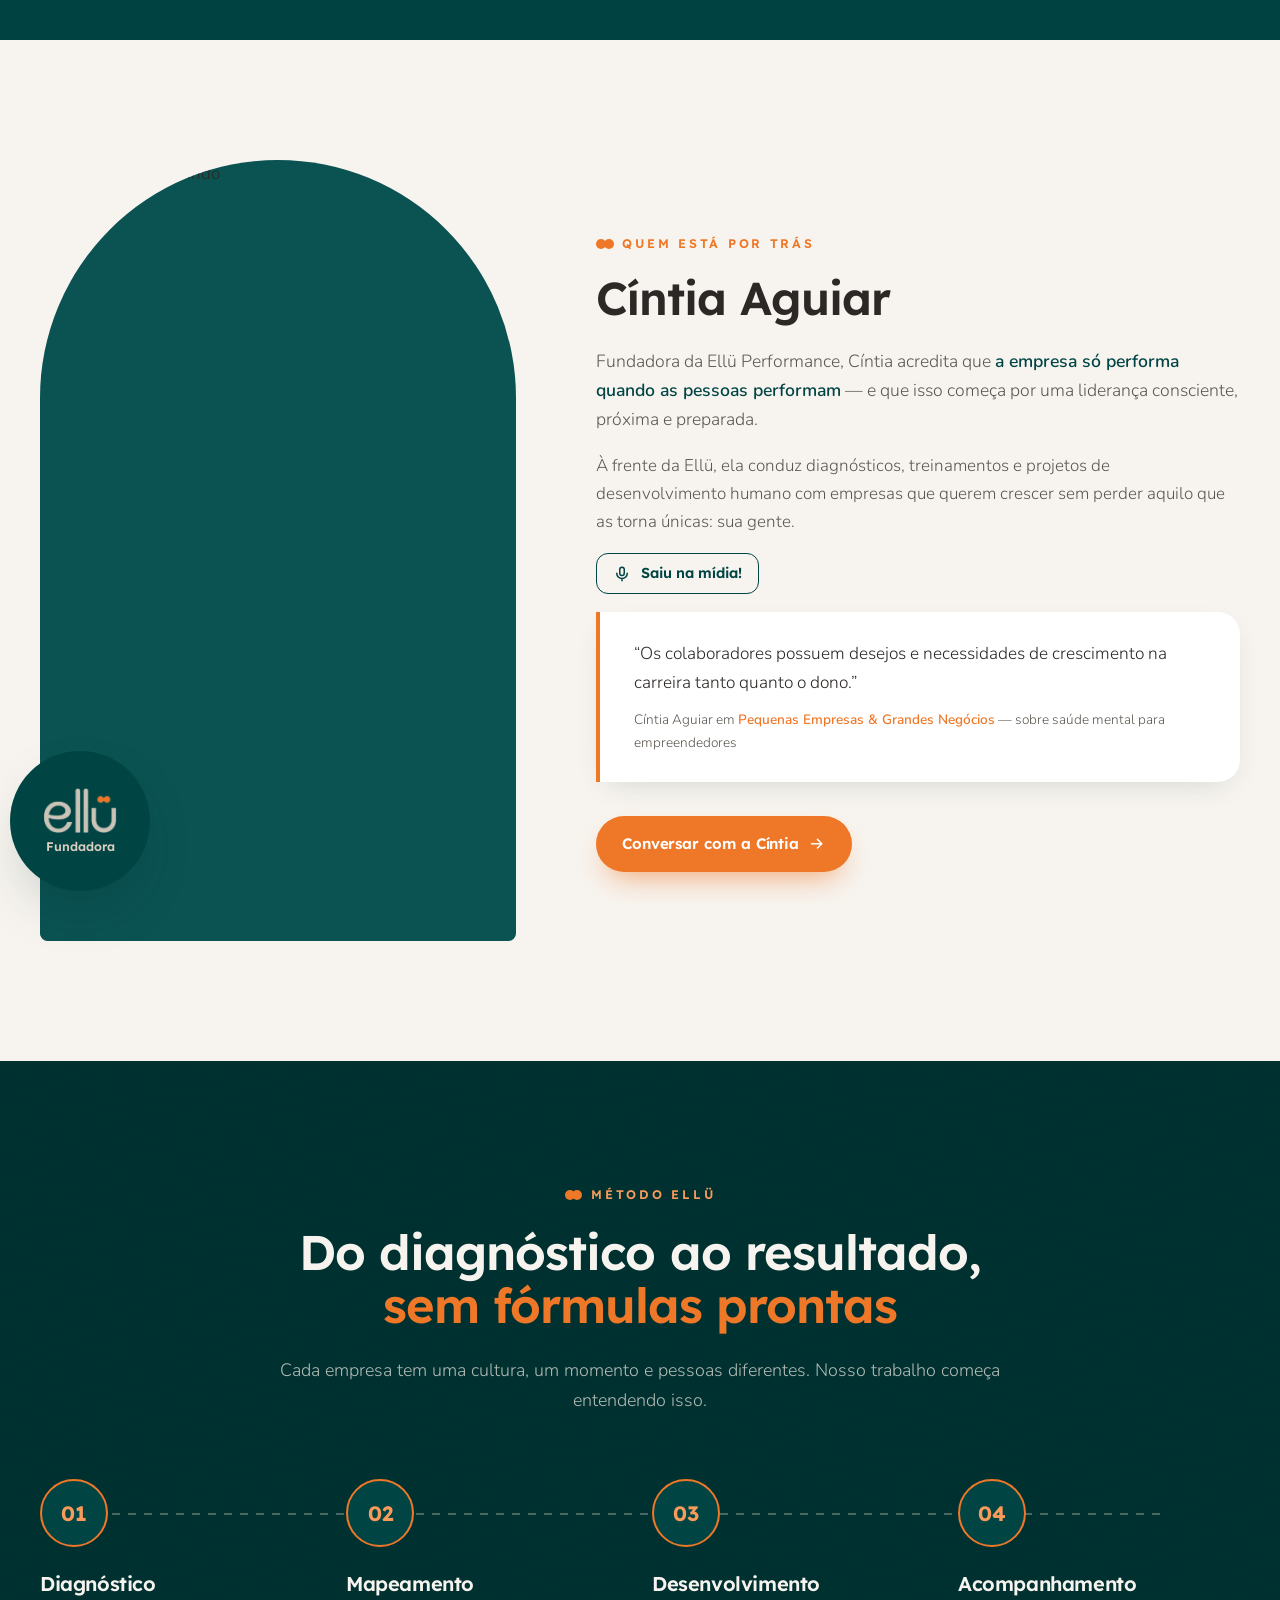
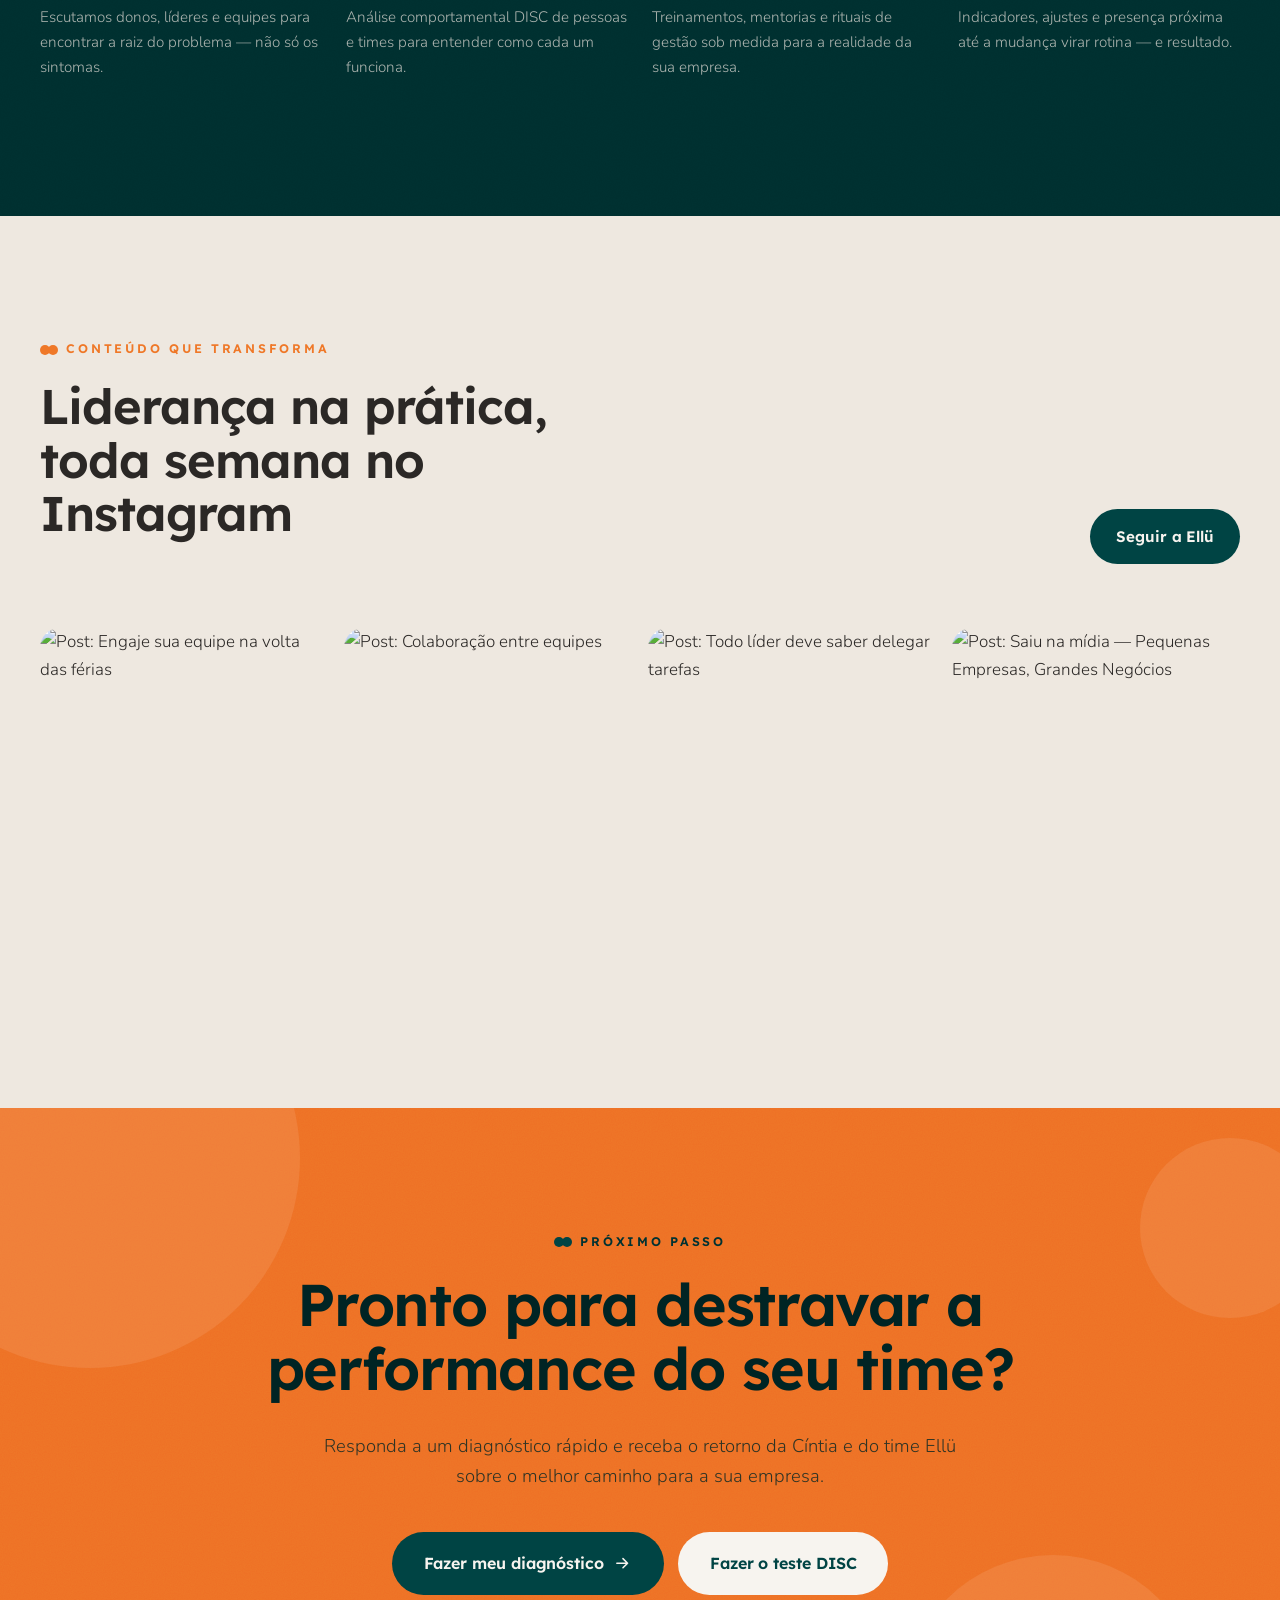
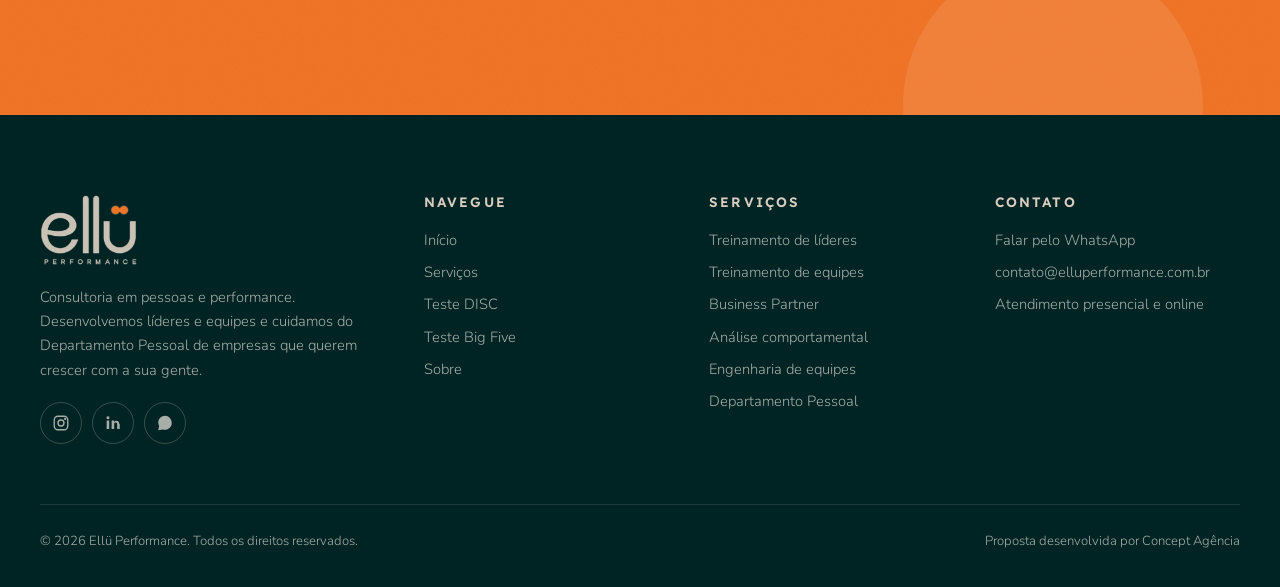
==== commit a1204e4d: "Menu: frente renomeada para Consórcios + Seguros e Benefícios Co-Authored-By: Claude Opus 5.5 <norep" ====
--- a/index.html
+++ b/index.html
@@ -7,7 +7,9 @@
   <meta name="description" content="Consultoria de RH estratégico e Departamento Pessoal: treinamento de líderes e equipes, business partner, análise comportamental DISC, engenharia de equipes, folha de pagamento, admissões e eSocial.">
   <meta name="robots" content="noindex, nofollow">
   <meta name="theme-color" content="#004444">
-  <link rel="icon" href="assets/img/logo-green.png">
+  <link rel="icon" type="image/png" sizes="32x32" href="assets/img/favicon-32.png">
+  <link rel="icon" type="image/png" sizes="48x48" href="assets/img/favicon-48.png">
+  <link rel="icon" type="image/png" sizes="512x512" href="assets/img/favicon.png">
   <link rel="preconnect" href="https://fonts.googleapis.com">
   <link rel="preconnect" href="https://fonts.gstatic.com" crossorigin>
   <link href="https://fonts.googleapis.com/css2?family=Lexend:wght@300;400;500;600;700&family=Nunito:wght@400;500;600;700;800&display=swap" rel="stylesheet">
@@ -33,7 +35,7 @@
       </div>
       <span class="front-switch" aria-label="Frentes da Ellü">
         <a href="index.html" class="is-on" aria-current="true">RH + DP</a>
-        <a href="https://guleite.github.io/ellu-consorcios-seguros/" title="Ir para Ellü Consórcios + Seguros">Consórcios + Seguros <svg viewBox="0 0 24 24" fill="none" stroke="currentColor" stroke-width="2" stroke-linecap="round" stroke-linejoin="round" aria-hidden="true"><path d="M7 17L17 7M8 7h9v9"/></svg></a>
+        <a href="https://guleite.github.io/ellu-consorcios-seguros/" title="Ir para Ellü Consórcios + Seguros e Benefícios">Consórcios + Seguros e Benefícios <svg viewBox="0 0 24 24" fill="none" stroke="currentColor" stroke-width="2" stroke-linecap="round" stroke-linejoin="round" aria-hidden="true"><path d="M7 17L17 7M8 7h9v9"/></svg></a>
       </span>
       <a href="#" class="btn btn--orange" data-contact="menu">Fale com a Ellü</a>
     </nav>
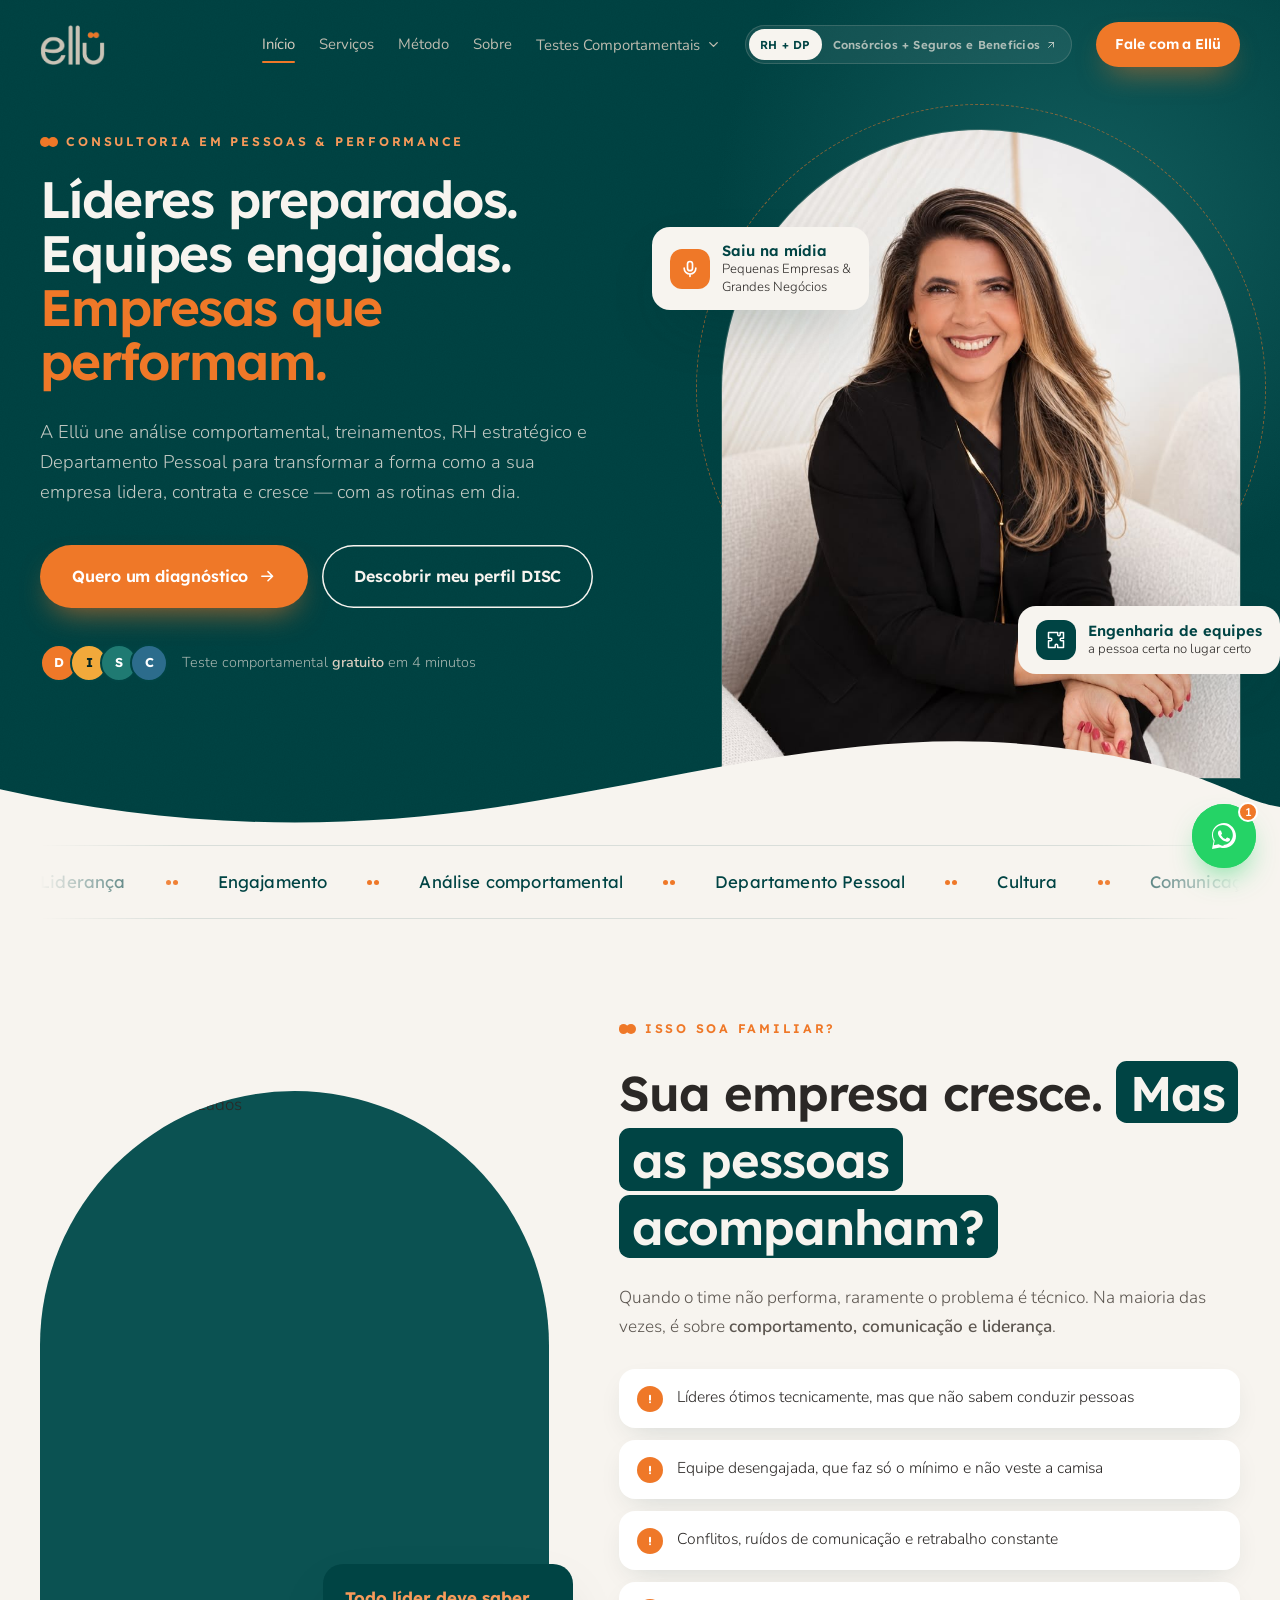
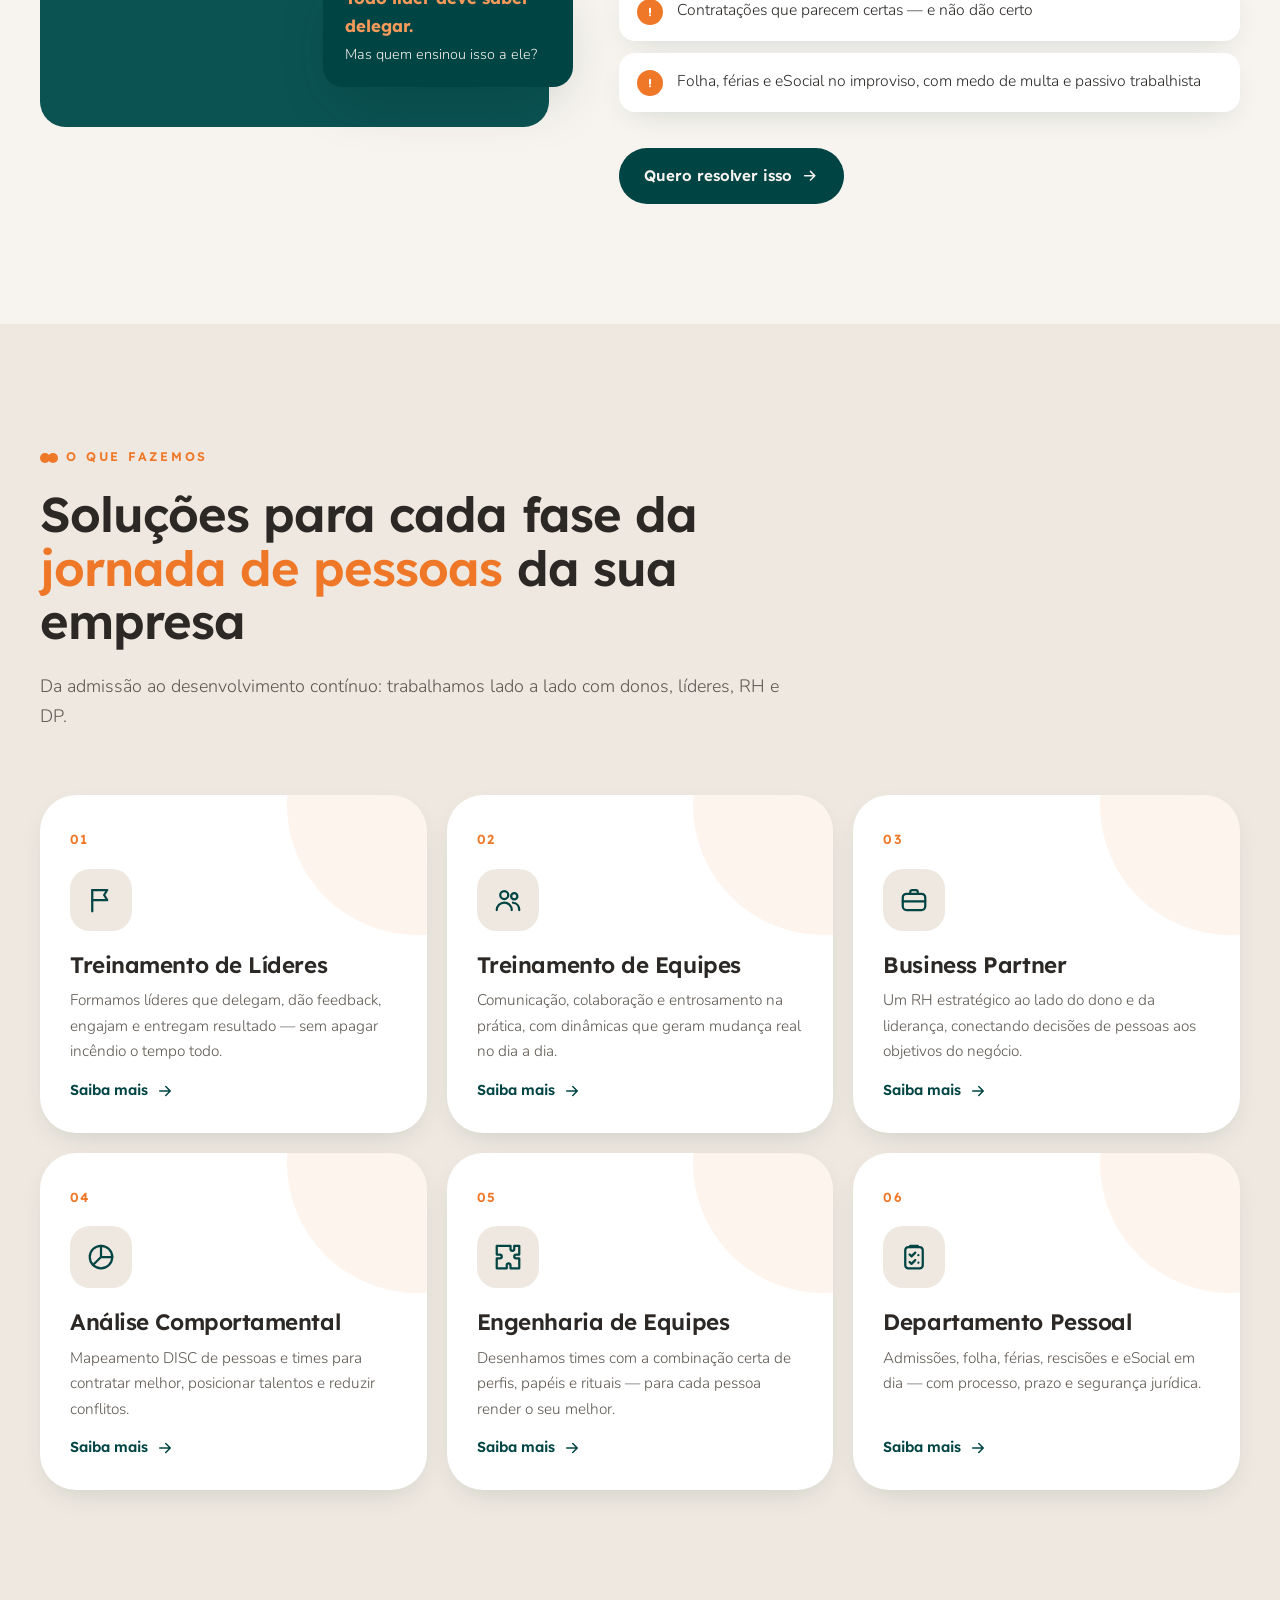
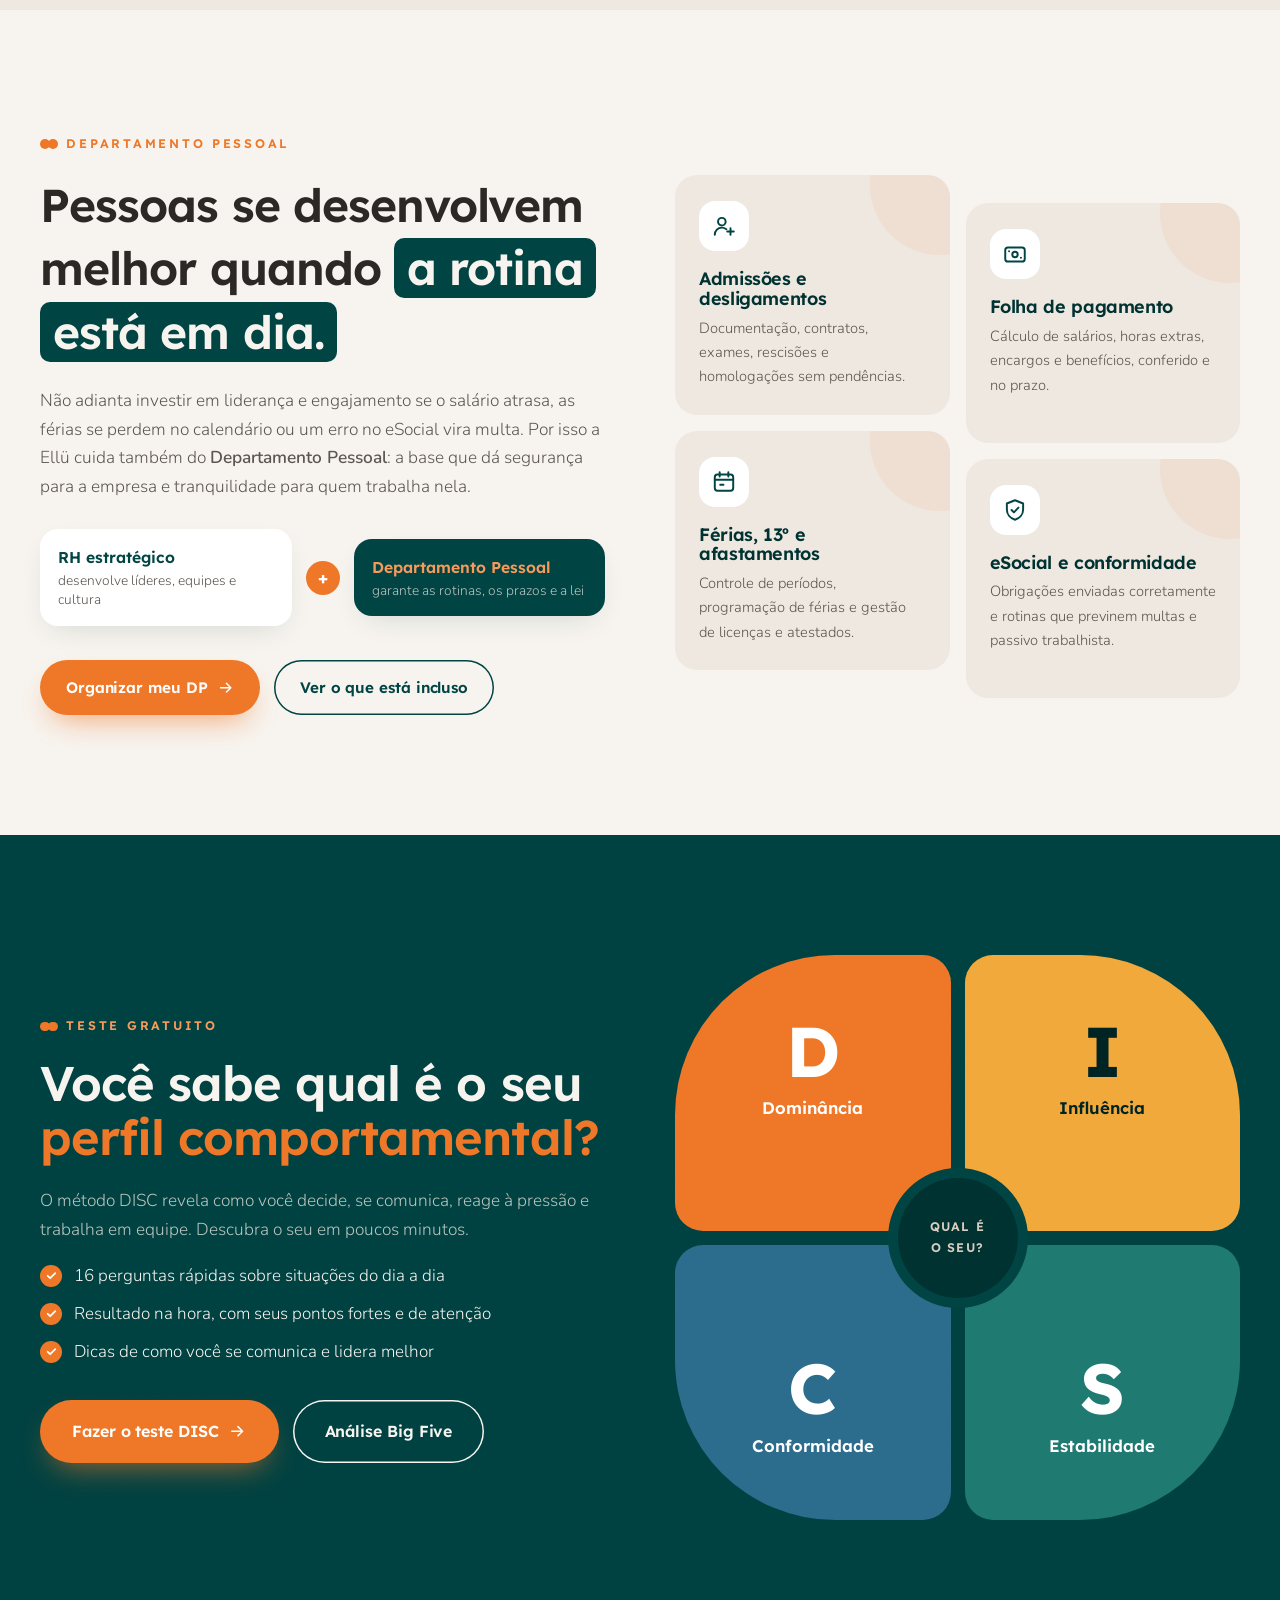
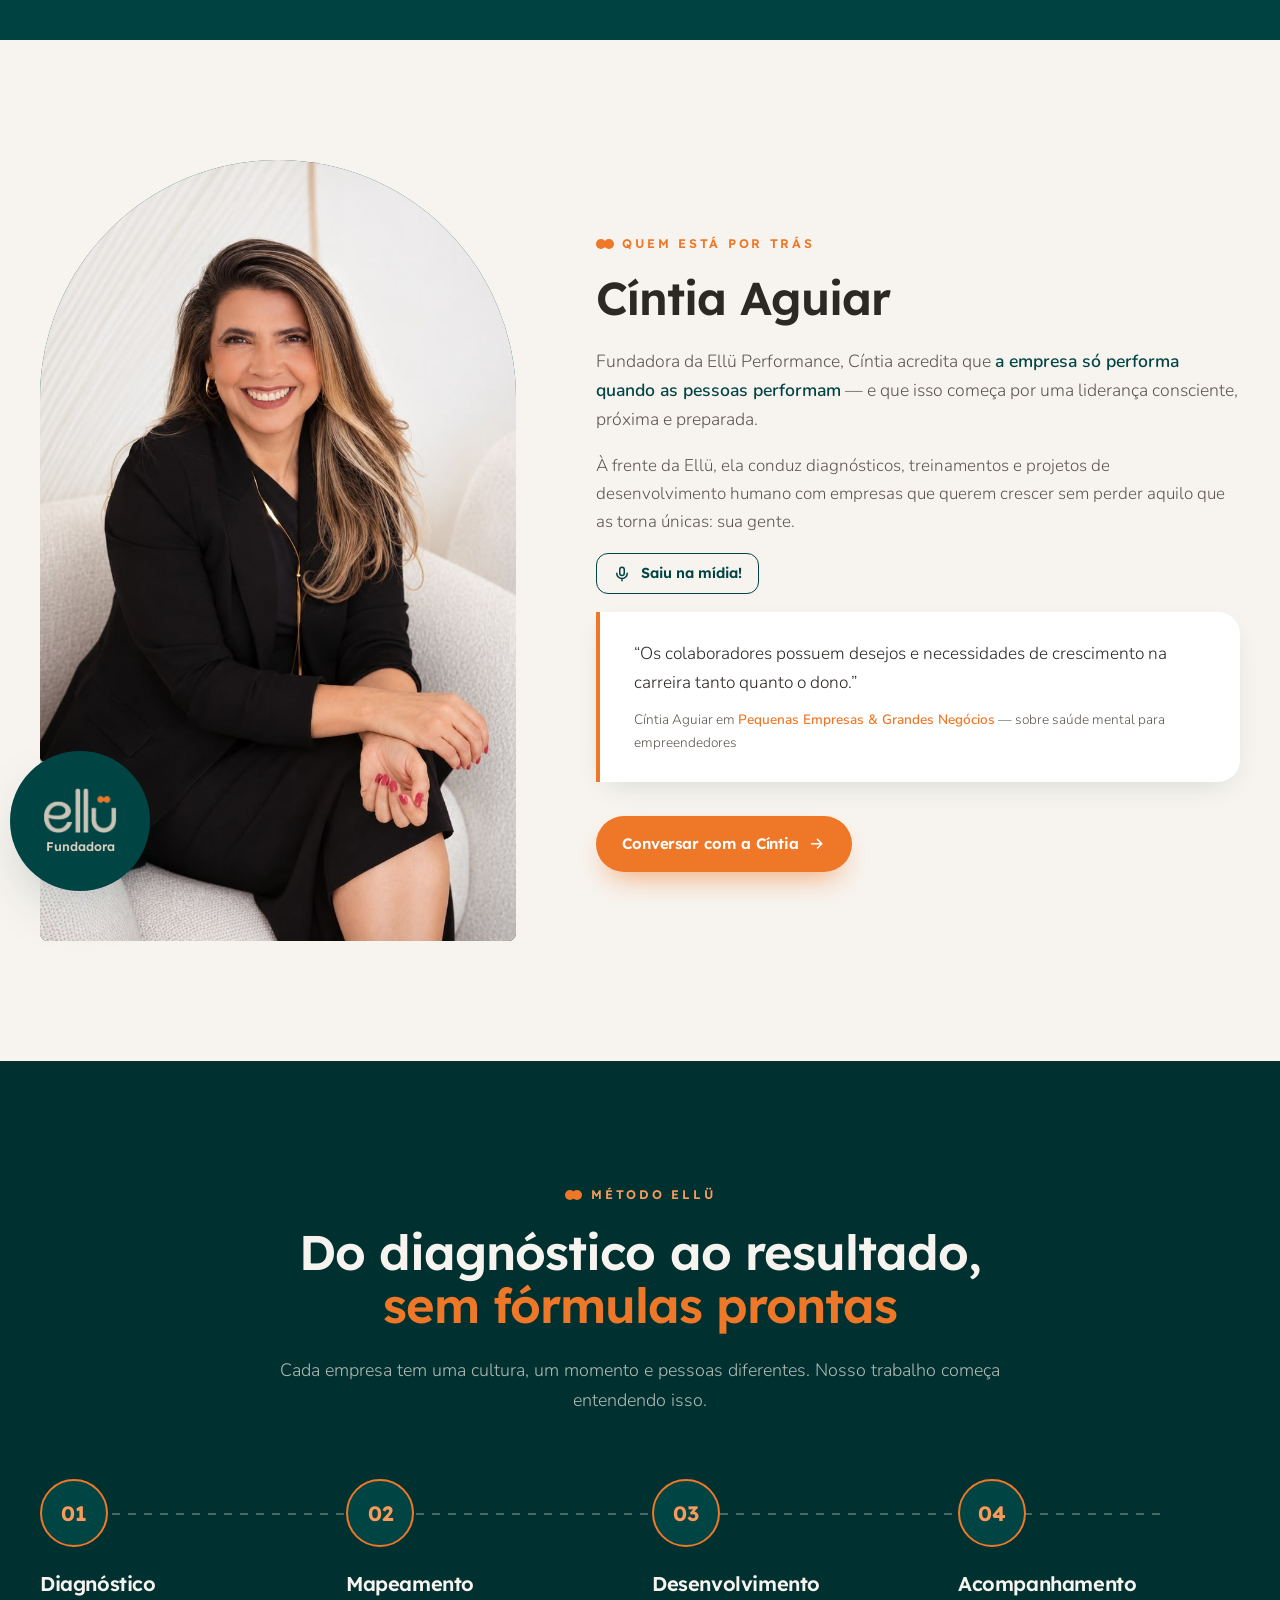
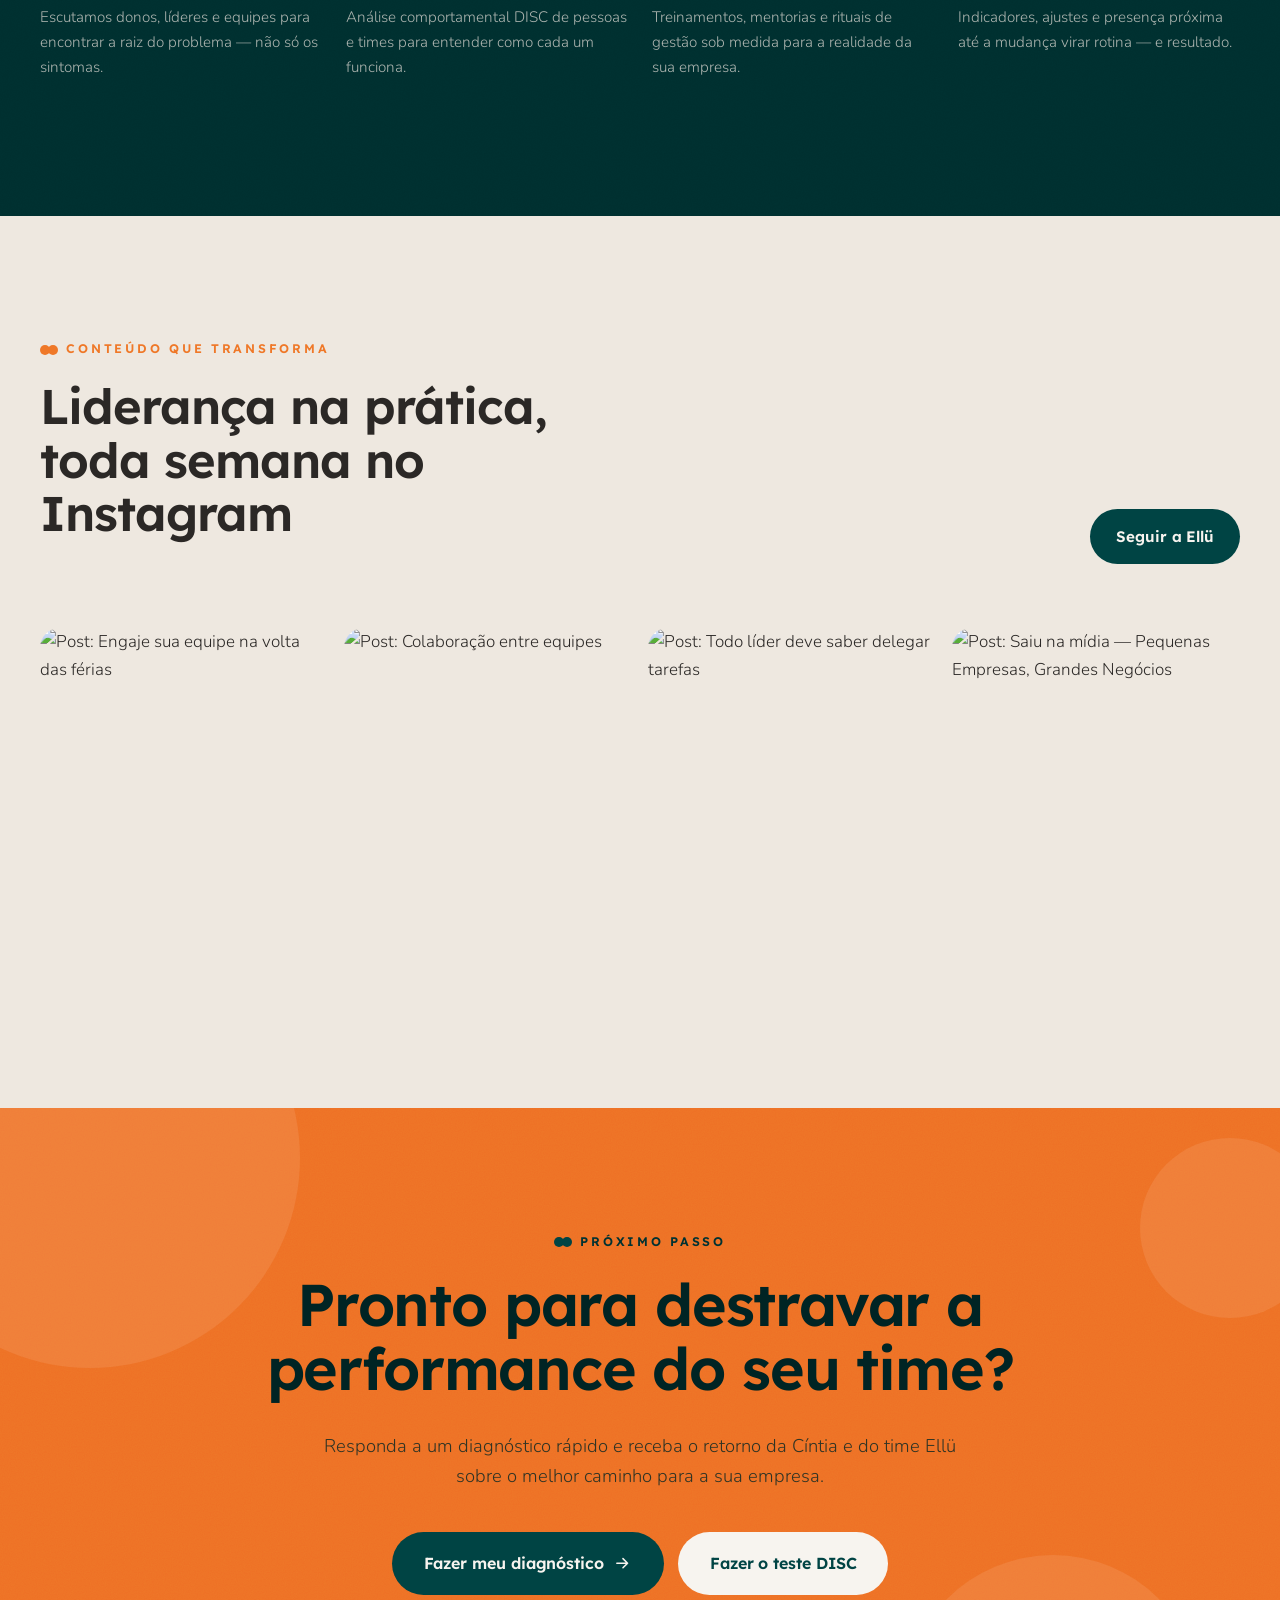
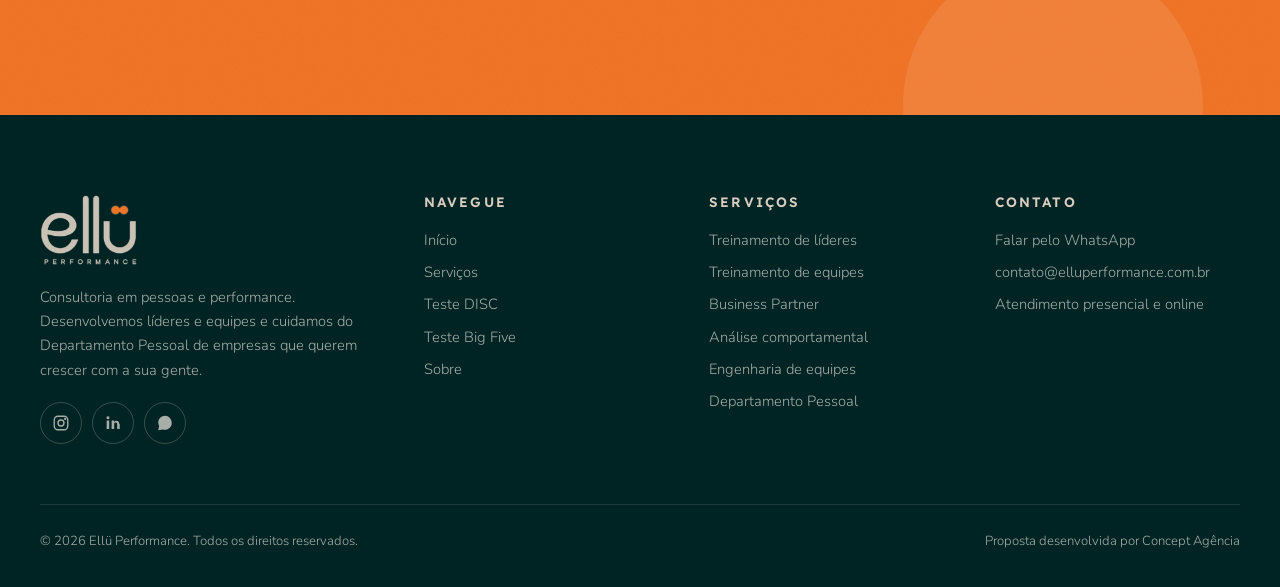
==== commit 30f07211: "Nova foto da Cíntia em todos os pontos do site Co-Authored-By: Claude Opus 5.5 <noreply@anthropic.co" ====
--- a/index.html
+++ b/index.html
@@ -35,7 +35,7 @@
       </div>
       <span class="front-switch" aria-label="Frentes da Ellü">
         <a href="index.html" class="is-on" aria-current="true">RH + DP</a>
-        <a href="https://guleite.github.io/ellu-consorcios-seguros/" title="Ir para Ellü Consórcios + Seguros e Benefícios">Consórcios + Seguros e Benefícios <svg viewBox="0 0 24 24" fill="none" stroke="currentColor" stroke-width="2" stroke-linecap="round" stroke-linejoin="round" aria-hidden="true"><path d="M7 17L17 7M8 7h9v9"/></svg></a>
+        <a href="https://guleite.github.io/ellu-consorcios-seguros-e-beneficios/" title="Ir para Ellü Consórcios + Seguros e Benefícios">Consórcios + Seguros e Benefícios <svg viewBox="0 0 24 24" fill="none" stroke="currentColor" stroke-width="2" stroke-linecap="round" stroke-linejoin="round" aria-hidden="true"><path d="M7 17L17 7M8 7h9v9"/></svg></a>
       </span>
       <a href="#" class="btn btn--orange" data-contact="menu">Fale com a Ellü</a>
     </nav>
@@ -63,7 +63,7 @@
 
       <div class="hero-visual reveal" data-delay="2">
         <span class="ring"></span>
-        <div class="arch"><img src="assets/img/cintia-hero.jpg" alt="Cíntia Aguiar, fundadora da Ellü Performance"></div>
+        <div class="arch"><img src="assets/img/cintia.jpg" alt="Cíntia Aguiar, fundadora da Ellü Performance" style="object-position:50% 15%"></div>
         <div class="float-card float-card--a">
           <span class="ico"><svg viewBox="0 0 24 24" fill="none" stroke="currentColor" stroke-width="2" stroke-linecap="round"><rect x="9" y="3" width="6" height="11" rx="3"/><path d="M5 11a7 7 0 0 0 14 0M12 18v3"/></svg></span>
           <span><strong>Saiu na mídia</strong>Pequenas Empresas &amp;<br>Grandes Negócios</span>
@@ -242,7 +242,7 @@
   <section class="sec" id="sobre">
     <div class="container about">
       <div class="about-photo reveal">
-        <div class="arch"><img src="assets/img/cintia-2.jpg" alt="Cíntia Aguiar sorrindo"></div>
+        <div class="arch"><img src="assets/img/cintia.jpg" alt="Cíntia Aguiar sorrindo"></div>
         <div class="badge"><div><img src="assets/img/logo-cream.png" alt="">Fundadora</div></div>
       </div>
       <div>
--- a/assets/css/style.css
+++ b/assets/css/style.css
@@ -619,7 +619,7 @@
 .qmodal__top::before { content: ""; position: absolute; right: -70px; top: -90px; width: 220px; height: 220px; border-radius: 50%; background: rgba(239,120,40,.22); }
 .qmodal__brand { display: flex; align-items: center; gap: 12px; position: relative; }
 .qmodal__brand .av { width: 46px; height: 46px; border-radius: 50%; overflow: hidden; border: 2px solid var(--orange); flex: none; }
-.qmodal__brand .av img { width: 100%; height: 100%; object-fit: cover; object-position: top; }
+.qmodal__brand .av img { width: 100%; height: 100%; object-fit: cover; object-position: top; transform: scale(1.7); transform-origin: 47.5% 36%; }
 .qmodal__brand b { font-family: var(--font-display); display: block; font-size: .98rem; }
 .qmodal__brand small { font-size: .78rem; color: rgba(238,232,224,.7); display: flex; align-items: center; gap: 6px; }
 .qmodal__brand small::before { content: ""; width: 8px; height: 8px; border-radius: 50%; background: #3BD67A; }
